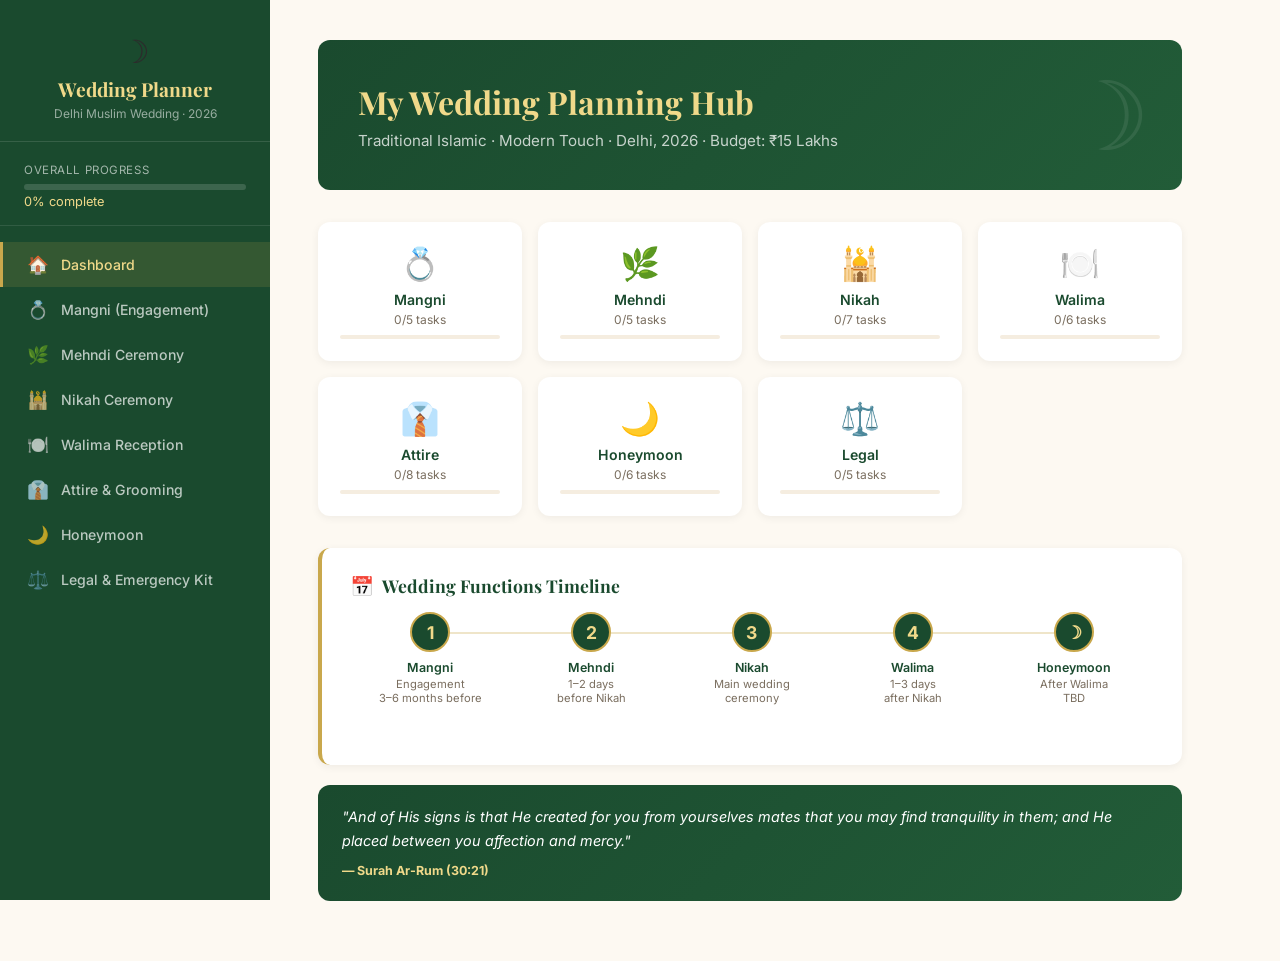
==== index.html @ 2f59e77c "Initial commit: Muslim wedding planning website" ====
<!DOCTYPE html>
<html lang="en">
<head>
  <meta charset="UTF-8" />
  <meta name="viewport" content="width=device-width, initial-scale=1.0" />
  <title>My Wedding Plan 💍</title>
  <link rel="preconnect" href="https://fonts.googleapis.com" />
  <link href="https://fonts.googleapis.com/css2?family=Playfair+Display:wght@400;600;700&family=Inter:wght@300;400;500;600&display=swap" rel="stylesheet" />
  <style>
    /* ── Reset & Base ── */
    *, *::before, *::after { box-sizing: border-box; margin: 0; padding: 0; }
    :root {
      --green:   #1a4a2e;
      --green2:  #225c38;
      --gold:    #c9a84c;
      --gold-lt: #f0d98a;
      --ivory:   #fdf9f2;
      --cream:   #f5ede0;
      --text:    #2c2c2c;
      --muted:   #7a6e5f;
      --white:   #ffffff;
      --sidebar-w: 270px;
      --radius:  12px;
    }
    html { scroll-behavior: smooth; }
    body {
      font-family: 'Inter', sans-serif;
      background: var(--ivory);
      color: var(--text);
      display: flex;
      min-height: 100vh;
    }

    /* ── Sidebar ── */
    #sidebar {
      width: var(--sidebar-w);
      min-height: 100vh;
      background: var(--green);
      position: fixed;
      top: 0; left: 0;
      display: flex;
      flex-direction: column;
      z-index: 100;
      transition: transform .3s ease;
    }
    .sidebar-header {
      padding: 32px 24px 20px;
      border-bottom: 1px solid rgba(255,255,255,.12);
      text-align: center;
    }
    .sidebar-header .crescent { font-size: 2rem; margin-bottom: 6px; }
    .sidebar-header h1 {
      font-family: 'Playfair Display', serif;
      color: var(--gold-lt);
      font-size: 1.2rem;
      line-height: 1.3;
    }
    .sidebar-header p { color: rgba(255,255,255,.55); font-size: .75rem; margin-top: 4px; }

    /* Progress bar in sidebar */
    .sidebar-progress { padding: 16px 24px; border-bottom: 1px solid rgba(255,255,255,.1); }
    .sidebar-progress label { color: rgba(255,255,255,.6); font-size: .72rem; letter-spacing: .05em; text-transform: uppercase; }
    .prog-track { background: rgba(255,255,255,.15); border-radius: 99px; height: 6px; margin-top: 6px; }
    .prog-fill { background: var(--gold); border-radius: 99px; height: 6px; width: 0%; transition: width .5s ease; }
    .prog-pct { color: var(--gold-lt); font-size: .8rem; margin-top: 4px; }

    nav { padding: 16px 0; flex: 1; overflow-y: auto; }
    nav a {
      display: flex; align-items: center; gap: 12px;
      padding: 12px 24px;
      color: rgba(255,255,255,.7);
      text-decoration: none;
      font-size: .88rem;
      font-weight: 500;
      border-left: 3px solid transparent;
      transition: all .2s;
      cursor: pointer;
    }
    nav a:hover { background: rgba(255,255,255,.07); color: #fff; }
    nav a.active { background: rgba(201,168,76,.15); color: var(--gold-lt); border-left-color: var(--gold); }
    nav a .nav-icon { font-size: 1.1rem; width: 22px; text-align: center; }

    /* Hamburger */
    #hamburger {
      display: none;
      position: fixed; top: 14px; left: 14px;
      z-index: 200;
      background: var(--green);
      border: none; border-radius: 8px;
      padding: 8px 10px; cursor: pointer;
      font-size: 1.3rem; color: var(--gold-lt);
    }
    #overlay {
      display: none;
      position: fixed; inset: 0;
      background: rgba(0,0,0,.5);
      z-index: 90;
    }

    /* ── Main Content ── */
    #main {
      margin-left: var(--sidebar-w);
      flex: 1;
      padding: 40px 48px;
      max-width: 960px;
    }

    /* ── Section Pages ── */
    .page { display: none; animation: fadeIn .3s ease; }
    .page.active { display: block; }
    @keyframes fadeIn { from { opacity:0; transform: translateY(8px); } to { opacity:1; transform: none; } }

    /* ── Hero Banner ── */
    .hero {
      background: linear-gradient(135deg, var(--green) 0%, var(--green2) 100%);
      border-radius: var(--radius);
      padding: 40px 40px;
      color: white;
      margin-bottom: 32px;
      position: relative;
      overflow: hidden;
    }
    .hero::after {
      content: '☽';
      position: absolute; right: 32px; top: 50%; transform: translateY(-50%);
      font-size: 6rem; opacity: .08;
    }
    .hero h2 {
      font-family: 'Playfair Display', serif;
      font-size: 2rem;
      color: var(--gold-lt);
    }
    .hero p { margin-top: 8px; opacity: .75; font-size: .95rem; }

    /* ── Dashboard Cards ── */
    .card-grid { display: grid; grid-template-columns: repeat(auto-fill, minmax(180px, 1fr)); gap: 16px; margin-bottom: 32px; }
    .dash-card {
      background: var(--white);
      border-radius: var(--radius);
      padding: 20px;
      text-align: center;
      cursor: pointer;
      border: 2px solid transparent;
      transition: all .2s;
      box-shadow: 0 2px 8px rgba(0,0,0,.06);
    }
    .dash-card:hover { border-color: var(--gold); transform: translateY(-2px); box-shadow: 0 6px 20px rgba(0,0,0,.1); }
    .dash-card .dc-icon { font-size: 2rem; margin-bottom: 8px; }
    .dash-card h3 { font-size: .88rem; font-weight: 600; color: var(--green); }
    .dash-card .dc-prog { font-size: .75rem; color: var(--muted); margin-top: 4px; }
    .dash-card .mini-bar { background: var(--cream); border-radius: 99px; height: 4px; margin-top: 8px; }
    .dash-card .mini-fill { background: var(--gold); border-radius: 99px; height: 4px; transition: width .5s; }

    /* ── Timeline ── */
    .timeline { display: flex; gap: 0; margin-bottom: 32px; overflow-x: auto; padding-bottom: 4px; }
    .tl-item {
      flex: 1; min-width: 140px;
      display: flex; flex-direction: column; align-items: center;
      position: relative;
    }
    .tl-item:not(:last-child)::after {
      content: '';
      position: absolute; top: 20px; left: 50%;
      width: 100%; height: 2px;
      background: var(--gold); opacity: .3;
    }
    .tl-dot {
      width: 40px; height: 40px;
      background: var(--green); color: var(--gold-lt);
      border-radius: 50%; display: flex; align-items: center; justify-content: center;
      font-size: 1.1rem; font-weight: 700; z-index: 1;
      border: 2px solid var(--gold);
    }
    .tl-label { font-size: .78rem; font-weight: 600; color: var(--green); margin-top: 8px; text-align: center; }
    .tl-sub { font-size: .7rem; color: var(--muted); text-align: center; margin-top: 2px; }

    /* ── Section heading ── */
    .section-title {
      font-family: 'Playfair Display', serif;
      font-size: 1.6rem;
      color: var(--green);
      margin-bottom: 4px;
    }
    .section-subtitle { color: var(--muted); font-size: .88rem; margin-bottom: 24px; }

    /* ── Content Cards ── */
    .card {
      background: var(--white);
      border-radius: var(--radius);
      padding: 24px 28px;
      margin-bottom: 20px;
      box-shadow: 0 2px 8px rgba(0,0,0,.06);
      border-left: 4px solid var(--gold);
    }
    .card h3 {
      font-family: 'Playfair Display', serif;
      font-size: 1.1rem;
      color: var(--green);
      margin-bottom: 14px;
      display: flex; align-items: center; gap: 8px;
    }
    .card h3 span { font-size: 1.2rem; }

    /* ── Tables ── */
    .tbl { width: 100%; border-collapse: collapse; font-size: .85rem; }
    .tbl th { background: var(--green); color: var(--gold-lt); padding: 10px 14px; text-align: left; font-weight: 600; }
    .tbl th:first-child { border-radius: 8px 0 0 0; }
    .tbl th:last-child { border-radius: 0 8px 0 0; }
    .tbl td { padding: 9px 14px; border-bottom: 1px solid #f0e8d8; }
    .tbl tr:last-child td { border-bottom: none; }
    .tbl tr:hover td { background: var(--cream); }

    /* ── Checklists ── */
    .checklist { list-style: none; }
    .checklist li {
      display: flex; align-items: flex-start; gap: 10px;
      padding: 8px 0;
      border-bottom: 1px solid #f0e8d8;
      cursor: pointer;
      user-select: none;
      transition: opacity .2s;
      font-size: .88rem;
      line-height: 1.4;
    }
    .checklist li:last-child { border-bottom: none; }
    .checklist li .cb {
      width: 18px; height: 18px; min-width: 18px;
      border: 2px solid var(--gold);
      border-radius: 4px;
      display: flex; align-items: center; justify-content: center;
      margin-top: 1px;
      transition: all .2s;
      background: white;
    }
    .checklist li.done .cb { background: var(--green); border-color: var(--green); }
    .checklist li.done .cb::after { content: '✓'; color: white; font-size: .7rem; font-weight: 700; }
    .checklist li.done .cb-text { text-decoration: line-through; color: var(--muted); }

    /* ── Islamic quote ── */
    .quote-block {
      background: linear-gradient(135deg, var(--green), var(--green2));
      color: white;
      border-radius: var(--radius);
      padding: 20px 24px;
      margin-bottom: 20px;
      font-style: italic;
      font-size: .9rem;
      line-height: 1.7;
      border-left: none;
    }
    .quote-block strong { color: var(--gold-lt); font-style: normal; display: block; margin-top: 6px; font-size: .78rem; }

    /* ── Badges ── */
    .badge {
      display: inline-block;
      padding: 3px 10px; border-radius: 99px;
      font-size: .72rem; font-weight: 600; letter-spacing: .04em;
    }
    .badge-green { background: #e8f4ed; color: var(--green); }
    .badge-gold  { background: #fef8e7; color: #9a7a1e; }
    .badge-red   { background: #fdecea; color: #c0392b; }

    /* ── Attire grid ── */
    .attire-grid { display: grid; grid-template-columns: repeat(auto-fill, minmax(200px, 1fr)); gap: 16px; }
    .attire-card {
      border-radius: var(--radius);
      padding: 20px;
      text-align: center;
      border: 2px solid var(--cream);
    }
    .attire-card .af-icon { font-size: 2.2rem; margin-bottom: 8px; }
    .attire-card h4 { font-size: .9rem; font-weight: 600; color: var(--green); }
    .attire-card p { font-size: .78rem; color: var(--muted); margin-top: 4px; line-height: 1.4; }
    .attire-card .color-dots { display: flex; gap: 6px; justify-content: center; margin-top: 10px; }
    .color-dot { width: 16px; height: 16px; border-radius: 50%; border: 1px solid rgba(0,0,0,.15); }

    /* ── Honeymoon cards ── */
    .dest-grid { display: grid; grid-template-columns: repeat(auto-fill, minmax(260px, 1fr)); gap: 16px; }
    .dest-card {
      background: var(--white);
      border-radius: var(--radius);
      padding: 20px;
      border: 2px solid var(--cream);
      transition: all .2s;
    }
    .dest-card:hover { border-color: var(--gold); box-shadow: 0 4px 16px rgba(0,0,0,.08); }
    .dest-card .dest-icon { font-size: 1.6rem; margin-bottom: 8px; }
    .dest-card h4 { font-weight: 700; color: var(--green); font-size: .95rem; }
    .dest-card .dest-vibe { font-size: .78rem; color: var(--muted); margin: 4px 0 8px; }
    .dest-card .dest-stars { color: var(--gold); font-size: .85rem; }
    .dest-card .dest-cost { font-size: .78rem; color: var(--green); font-weight: 600; margin-top: 6px; }

    /* ── Grooming timeline ── */
    .groom-tl { position: relative; padding-left: 28px; }
    .groom-tl::before { content: ''; position: absolute; left: 6px; top: 4px; bottom: 4px; width: 2px; background: var(--gold); opacity: .35; }
    .groom-tl-item { position: relative; margin-bottom: 20px; }
    .groom-tl-item::before {
      content: ''; position: absolute; left: -26px; top: 4px;
      width: 12px; height: 12px; border-radius: 50%;
      background: var(--gold); border: 2px solid var(--white);
    }
    .groom-tl-item h4 { font-size: .85rem; font-weight: 600; color: var(--green); }
    .groom-tl-item ul { margin-top: 6px; padding-left: 16px; font-size: .82rem; color: var(--muted); line-height: 1.8; }

    /* ── Scroll to top ── */
    #scrolltop {
      position: fixed; bottom: 28px; right: 28px;
      background: var(--green); color: var(--gold-lt);
      border: none; border-radius: 50%;
      width: 42px; height: 42px; font-size: 1.1rem;
      cursor: pointer; display: none; align-items: center; justify-content: center;
      box-shadow: 0 4px 12px rgba(0,0,0,.2);
      z-index: 50;
    }
    #scrolltop.show { display: flex; }

    /* ── Responsive ── */
    @media (max-width: 768px) {
      #sidebar { transform: translateX(-100%); }
      #sidebar.open { transform: translateX(0); }
      #hamburger { display: flex; align-items: center; }
      #overlay.show { display: block; }
      #main { margin-left: 0; padding: 24px 20px; padding-top: 64px; }
      .hero { padding: 28px 24px; }
      .hero h2 { font-size: 1.5rem; }
      .card-grid { grid-template-columns: repeat(2, 1fr); }
    }
  </style>
</head>
<body>

<!-- Hamburger button -->
<button id="hamburger" onclick="toggleSidebar()" aria-label="Menu">☰</button>
<div id="overlay" onclick="closeSidebar()"></div>

<!-- Sidebar -->
<aside id="sidebar">
  <div class="sidebar-header">
    <div class="crescent">☽</div>
    <h1>Wedding Planner</h1>
    <p>Delhi Muslim Wedding · 2026</p>
  </div>
  <div class="sidebar-progress">
    <label>Overall Progress</label>
    <div class="prog-track"><div class="prog-fill" id="globalFill"></div></div>
    <div class="prog-pct" id="globalPct">0% complete</div>
  </div>
  <nav>
    <a class="active" onclick="showPage('dashboard')" data-page="dashboard">
      <span class="nav-icon">🏠</span> Dashboard
    </a>
    <a onclick="showPage('mangni')" data-page="mangni">
      <span class="nav-icon">💍</span> Mangni (Engagement)
    </a>
    <a onclick="showPage('mehndi')" data-page="mehndi">
      <span class="nav-icon">🌿</span> Mehndi Ceremony
    </a>
    <a onclick="showPage('nikah')" data-page="nikah">
      <span class="nav-icon">🕌</span> Nikah Ceremony
    </a>
    <a onclick="showPage('walima')" data-page="walima">
      <span class="nav-icon">🍽️</span> Walima Reception
    </a>
    <a onclick="showPage('attire')" data-page="attire">
      <span class="nav-icon">👔</span> Attire & Grooming
    </a>
    <a onclick="showPage('honeymoon')" data-page="honeymoon">
      <span class="nav-icon">🌙</span> Honeymoon
    </a>
    <a onclick="showPage('legal')" data-page="legal">
      <span class="nav-icon">⚖️</span> Legal & Emergency Kit
    </a>
  </nav>
</aside>

<!-- Main -->
<main id="main">

  <!-- ────────── DASHBOARD ────────── -->
  <section class="page active" id="page-dashboard">
    <div class="hero">
      <h2>My Wedding Planning Hub</h2>
      <p>Traditional Islamic · Modern Touch · Delhi, 2026 · Budget: ₹15 Lakhs</p>
    </div>

    <div class="card-grid">
      <div class="dash-card" onclick="showPage('mangni')">
        <div class="dc-icon">💍</div>
        <h3>Mangni</h3>
        <div class="dc-prog" id="dc-mangni">0/5 tasks</div>
        <div class="mini-bar"><div class="mini-fill" id="mf-mangni" style="width:0%"></div></div>
      </div>
      <div class="dash-card" onclick="showPage('mehndi')">
        <div class="dc-icon">🌿</div>
        <h3>Mehndi</h3>
        <div class="dc-prog" id="dc-mehndi">0/5 tasks</div>
        <div class="mini-bar"><div class="mini-fill" id="mf-mehndi" style="width:0%"></div></div>
      </div>
      <div class="dash-card" onclick="showPage('nikah')">
        <div class="dc-icon">🕌</div>
        <h3>Nikah</h3>
        <div class="dc-prog" id="dc-nikah">0/7 tasks</div>
        <div class="mini-bar"><div class="mini-fill" id="mf-nikah" style="width:0%"></div></div>
      </div>
      <div class="dash-card" onclick="showPage('walima')">
        <div class="dc-icon">🍽️</div>
        <h3>Walima</h3>
        <div class="dc-prog" id="dc-walima">0/6 tasks</div>
        <div class="mini-bar"><div class="mini-fill" id="mf-walima" style="width:0%"></div></div>
      </div>
      <div class="dash-card" onclick="showPage('attire')">
        <div class="dc-icon">👔</div>
        <h3>Attire</h3>
        <div class="dc-prog" id="dc-attire">0/8 tasks</div>
        <div class="mini-bar"><div class="mini-fill" id="mf-attire" style="width:0%"></div></div>
      </div>
      <div class="dash-card" onclick="showPage('honeymoon')">
        <div class="dc-icon">🌙</div>
        <h3>Honeymoon</h3>
        <div class="dc-prog" id="dc-honeymoon">0/6 tasks</div>
        <div class="mini-bar"><div class="mini-fill" id="mf-honeymoon" style="width:0%"></div></div>
      </div>
      <div class="dash-card" onclick="showPage('legal')">
        <div class="dc-icon">⚖️</div>
        <h3>Legal</h3>
        <div class="dc-prog" id="dc-legal">0/5 tasks</div>
        <div class="mini-bar"><div class="mini-fill" id="mf-legal" style="width:0%"></div></div>
      </div>
    </div>

    <div class="card">
      <h3><span>📅</span> Wedding Functions Timeline</h3>
      <div class="timeline">
        <div class="tl-item">
          <div class="tl-dot">1</div>
          <div class="tl-label">Mangni</div>
          <div class="tl-sub">Engagement<br>3–6 months before</div>
        </div>
        <div class="tl-item">
          <div class="tl-dot">2</div>
          <div class="tl-label">Mehndi</div>
          <div class="tl-sub">1–2 days<br>before Nikah</div>
        </div>
        <div class="tl-item">
          <div class="tl-dot">3</div>
          <div class="tl-label">Nikah</div>
          <div class="tl-sub">Main wedding<br>ceremony</div>
        </div>
        <div class="tl-item">
          <div class="tl-dot">4</div>
          <div class="tl-label">Walima</div>
          <div class="tl-sub">1–3 days<br>after Nikah</div>
        </div>
        <div class="tl-item">
          <div class="tl-dot">☽</div>
          <div class="tl-label">Honeymoon</div>
          <div class="tl-sub">After Walima<br>TBD</div>
        </div>
      </div>
    </div>

    <div class="quote-block">
      "And of His signs is that He created for you from yourselves mates that you may find tranquility in them; and He placed between you affection and mercy."
      <strong>— Surah Ar-Rum (30:21)</strong>
    </div>
  </section>

  <!-- ────────── MANGNI ────────── -->
  <section class="page" id="page-mangni">
    <div class="hero">
      <h2>💍 Mangni (Engagement)</h2>
      <p>Formal announcement of commitment · Ring exchange · Both families together</p>
    </div>

    <div class="card">
      <h3><span>📋</span> Ceremony Order</h3>
      <ol style="padding-left:20px; font-size:.88rem; line-height:2;">
        <li>Welcome and seating of both families</li>
        <li>Recitation of Surah Al-Fatiha and dua for barakah</li>
        <li>Exchange of rings (groom places ring on bride's finger)</li>
        <li>Sweets / mithai distributed to guests</li>
        <li>Family photographs</li>
        <li>Dinner / refreshments</li>
      </ol>
    </div>

    <div class="card">
      <h3><span>✅</span> Groom's Checklist</h3>
      <ul class="checklist" id="cl-mangni">
        <li data-id="m1"><div class="cb"></div><span class="cb-text">Select the engagement ring (consult bride's preference)</span></li>
        <li data-id="m2"><div class="cb"></div><span class="cb-text">Confirm Mangni date with both families</span></li>
        <li data-id="m3"><div class="cb"></div><span class="cb-text">Choose and purchase Mangni outfit</span></li>
        <li data-id="m4"><div class="cb"></div><span class="cb-text">Prepare a short speech or dua for the ceremony</span></li>
        <li data-id="m5"><div class="cb"></div><span class="cb-text">Coordinate gifts or mithai to bring from groom's side</span></li>
      </ul>
    </div>

    <div class="card">
      <h3><span>💰</span> Budget Breakdown</h3>
      <table class="tbl">
        <thead><tr><th>Item</th><th>Estimated Cost</th></tr></thead>
        <tbody>
          <tr><td>Engagement ring</td><td>₹20,000 – ₹80,000</td></tr>
          <tr><td>Groom's outfit (kurta)</td><td>₹5,000 – ₹20,000</td></tr>
          <tr><td>Groom-side gifts / mithai</td><td>₹5,000 – ₹15,000</td></tr>
          <tr><td>Photography</td><td>₹10,000 – ₹25,000</td></tr>
          <tr><td><strong>Subtotal</strong></td><td><strong>~₹40,000 – ₹1,40,000</strong></td></tr>
        </tbody>
      </table>
    </div>

    <div class="card">
      <h3><span>⏱️</span> Day-Of Timeline</h3>
      <table class="tbl">
        <thead><tr><th>Time</th><th>Activity</th></tr></thead>
        <tbody>
          <tr><td>4:00 PM</td><td>Groom gets dressed and ready</td></tr>
          <tr><td>5:00 PM</td><td>Groom's family departs for venue</td></tr>
          <tr><td>5:30 PM</td><td>Guests arrive, both families seated</td></tr>
          <tr><td>6:00 PM</td><td>Dua and Fatiha recitation</td></tr>
          <tr><td>6:15 PM</td><td>Ring exchange</td></tr>
          <tr><td>6:30 PM</td><td>Sweets distributed, photographs</td></tr>
          <tr><td>7:00 PM</td><td>Dinner served</td></tr>
          <tr><td>9:00 PM</td><td>Event closes</td></tr>
        </tbody>
      </table>
    </div>
  </section>

  <!-- ────────── MEHNDI ────────── -->
  <section class="page" id="page-mehndi">
    <div class="hero">
      <h2>🌿 Mehndi Ceremony</h2>
      <p>Joyful pre-wedding celebration · Henna · Music · Colour</p>
    </div>

    <div class="card">
      <h3><span>✅</span> Groom's Checklist</h3>
      <ul class="checklist" id="cl-mehndi">
        <li data-id="mh1"><div class="cb"></div><span class="cb-text">Decide if you'll host a separate groom-side mehndi function</span></li>
        <li data-id="mh2"><div class="cb"></div><span class="cb-text">Choose and purchase Mehndi outfit (colourful and fun)</span></li>
        <li data-id="mh3"><div class="cb"></div><span class="cb-text">Arrange entertainment: qawwali group, dhol, or nasheed playlist</span></li>
        <li data-id="mh4"><div class="cb"></div><span class="cb-text">Plan your entry — dramatic with dhol, or low-key?</span></li>
        <li data-id="mh5"><div class="cb"></div><span class="cb-text">Get mehndi design done on your hand (bride's name)</span></li>
      </ul>
    </div>

    <div class="card">
      <h3><span>🎵</span> Entertainment Options</h3>
      <table class="tbl">
        <thead><tr><th>Option</th><th>Cost Estimate</th></tr></thead>
        <tbody>
          <tr><td>Qawwali group (3–5 performers)</td><td>₹15,000 – ₹40,000</td></tr>
          <tr><td>Dhol player</td><td>₹3,000 – ₹8,000</td></tr>
          <tr><td>Nasheed / acapella artist</td><td>₹10,000 – ₹30,000</td></tr>
          <tr><td>Curated playlist (DIY)</td><td>₹0</td></tr>
        </tbody>
      </table>
    </div>

    <div class="card">
      <h3><span>💰</span> Budget Breakdown</h3>
      <table class="tbl">
        <thead><tr><th>Item</th><th>Estimated Cost</th></tr></thead>
        <tbody>
          <tr><td>Mehndi artist (bride + bridesmaids)</td><td>₹5,000 – ₹20,000</td></tr>
          <tr><td>Groom's mehndi</td><td>₹500 – ₹2,000</td></tr>
          <tr><td>Entertainment</td><td>₹10,000 – ₹40,000</td></tr>
          <tr><td>Groom's outfit</td><td>₹5,000 – ₹15,000</td></tr>
          <tr><td><strong>Subtotal</strong></td><td><strong>~₹20,000 – ₹77,000</strong></td></tr>
        </tbody>
      </table>
    </div>

    <div class="card">
      <h3><span>⏱️</span> Day-Of Timeline</h3>
      <table class="tbl">
        <thead><tr><th>Time</th><th>Activity</th></tr></thead>
        <tbody>
          <tr><td>3:00 PM</td><td>Venue setup and decor ready</td></tr>
          <tr><td>4:00 PM</td><td>Guests arrive, music begins</td></tr>
          <tr><td>4:30 PM</td><td>Bride seated, mehndi application begins</td></tr>
          <tr><td>6:00 PM</td><td>Groom arrives (if attending bride's side)</td></tr>
          <tr><td>6:30 PM</td><td>Groom's mehndi applied</td></tr>
          <tr><td>7:00 PM</td><td>Dinner served</td></tr>
          <tr><td>9:00 PM</td><td>Event wraps up</td></tr>
        </tbody>
      </table>
    </div>
  </section>

  <!-- ────────── NIKAH ────────── -->
  <section class="page" id="page-nikah">
    <div class="hero">
      <h2>🕌 Nikah Ceremony</h2>
      <p>The sacred Islamic marriage contract · The most important function</p>
    </div>

    <div class="quote-block">
      "Our Lord, grant us from among our wives and offspring comfort to our eyes and make us an example for the righteous."
      <strong>— Surah Al-Furqan (25:74)</strong>
    </div>

    <div class="card">
      <h3><span>🔑</span> Islamic Requirements</h3>
      <table class="tbl">
        <thead><tr><th>Requirement</th><th>Details</th><th>Status</th></tr></thead>
        <tbody>
          <tr><td><strong>Qazi</strong></td><td>Qualified Islamic scholar to officiate</td><td><span class="badge badge-gold">To Book</span></td></tr>
          <tr><td><strong>2 Witnesses</strong></td><td>2 adult Muslim male witnesses (Shahidain)</td><td><span class="badge badge-gold">To Confirm</span></td></tr>
          <tr><td><strong>Mahr</strong></td><td>Obligatory gift/dowry from groom to bride</td><td><span class="badge badge-gold">To Agree</span></td></tr>
          <tr><td><strong>Wali</strong></td><td>Bride's guardian must be present or consent</td><td><span class="badge badge-gold">To Confirm</span></td></tr>
          <tr><td><strong>Ijab & Qubool</strong></td><td>Verbal offer and acceptance in one sitting</td><td><span class="badge badge-green">Sunnah</span></td></tr>
          <tr><td><strong>Nikah Nama</strong></td><td>Written contract signed by all parties</td><td><span class="badge badge-gold">Qazi Prepares</span></td></tr>
        </tbody>
      </table>
    </div>

    <div class="card">
      <h3><span>📋</span> Ceremony Order</h3>
      <ol style="padding-left:20px; font-size:.88rem; line-height:2.1;">
        <li>Groom seated with witnesses and Qazi</li>
        <li>Recitation of <strong>Khutbah-tun-Nikah</strong> (Islamic marriage sermon)</li>
        <li>Recitation of Surah Al-Fatiha, Al-Baqarah (2:187), An-Nisa (4:1), Al-Ahzab (33:70–71)</li>
        <li>Qazi asks groom: <strong>Ijab</strong> — offer of marriage</li>
        <li>Bride accepts through her Wakil: <strong>Qubool</strong> — said 3 times</li>
        <li>Mahr formally announced and agreed</li>
        <li><strong>Nikah Nama</strong> signed by groom, Wakil, and witnesses</li>
        <li>Dua for the couple by the Qazi</li>
        <li>Distribution of <strong>dates</strong> (Sunnah of the Prophet ﷺ)</li>
        <li>Congratulations from family and guests</li>
      </ol>
    </div>

    <div class="card">
      <h3><span>✅</span> Groom's Checklist</h3>
      <ul class="checklist" id="cl-nikah">
        <li data-id="n1"><div class="cb"></div><span class="cb-text">Book a Qazi — contact local mosque or Delhi Waqf Board</span></li>
        <li data-id="n2"><div class="cb"></div><span class="cb-text">Confirm Mahr amount with bride and both families</span></li>
        <li data-id="n3"><div class="cb"></div><span class="cb-text">Confirm 2 adult Muslim male witnesses</span></li>
        <li data-id="n4"><div class="cb"></div><span class="cb-text">Bring a pen for signing the Nikah Nama</span></li>
        <li data-id="n5"><div class="cb"></div><span class="cb-text">Carry dates to distribute after the Nikah</span></li>
        <li data-id="n6"><div class="cb"></div><span class="cb-text">Carry original Aadhaar card for documentation</span></li>
        <li data-id="n7"><div class="cb"></div><span class="cb-text">Prepare heartfelt words for your bride after the Nikah</span></li>
      </ul>
    </div>

    <div class="card">
      <h3><span>🤲</span> Dua for the Groom</h3>
      <div style="background:var(--cream); border-radius:8px; padding:16px; font-size:.88rem; line-height:1.8; font-style:italic; color:var(--green);">
        "Allahumma inni as'aluka khayraha wa khayra ma jabaltaha alayhi, wa a'udhu bika min sharriha wa sharri ma jabaltaha alayh"
        <div style="margin-top:8px; font-style:normal; color:var(--muted); font-size:.78rem;">
          O Allah, I ask You for the good in her and the good of her nature, and I seek refuge in You from the evil in her and the evil of her nature.
        </div>
      </div>
    </div>

    <div class="card">
      <h3><span>⏱️</span> Nikah Day Timeline</h3>
      <table class="tbl">
        <thead><tr><th>Time</th><th>Activity</th></tr></thead>
        <tbody>
          <tr><td>6:00 AM</td><td>Fajr prayer, light breakfast</td></tr>
          <tr><td>7:00 AM</td><td>Grooming and ittar applied</td></tr>
          <tr><td>8:00 AM</td><td>Get dressed in sherwani with family</td></tr>
          <tr><td>9:00 AM</td><td>Pre-Nikah family photos</td></tr>
          <tr><td>10:00 AM</td><td>Depart for venue</td></tr>
          <tr><td>11:00 AM</td><td>Qazi begins Khutbah</td></tr>
          <tr><td>11:30 AM</td><td>Ijab-Qubool, Nikah Nama signed</td></tr>
          <tr><td>12:00 PM</td><td>Dua, dates distributed, congratulations</td></tr>
          <tr><td>12:30 PM</td><td>Couple and family photos</td></tr>
          <tr><td>3:00 PM</td><td>Rukhsati (bride's departure)</td></tr>
        </tbody>
      </table>
    </div>
  </section>

  <!-- ────────── WALIMA ────────── -->
  <section class="page" id="page-walima">
    <div class="hero">
      <h2>🍽️ Walima Reception</h2>
      <p>Sunnah feast · Celebration with community · Within 3 days of Nikah</p>
    </div>

    <div class="quote-block">
      "Hold a Walima, even if it is with a single sheep."
      <strong>— Sahih Bukhari</strong>
    </div>

    <div class="card">
      <h3><span>✅</span> Groom's Checklist</h3>
      <ul class="checklist" id="cl-walima">
        <li data-id="w1"><div class="cb"></div><span class="cb-text">Confirm Walima date — within 3 days of Nikah</span></li>
        <li data-id="w2"><div class="cb"></div><span class="cb-text">Confirm venue for Walima</span></li>
        <li data-id="w3"><div class="cb"></div><span class="cb-text">Choose Walima outfit (suit or elegant kurta)</span></li>
        <li data-id="w4"><div class="cb"></div><span class="cb-text">Plan couple's entry — nasheed or simple walk-in</span></li>
        <li data-id="w5"><div class="cb"></div><span class="cb-text">Finalise menu with family</span></li>
        <li data-id="w6"><div class="cb"></div><span class="cb-text">Prepare a short thank-you speech for guests</span></li>
      </ul>
    </div>

    <div class="card">
      <h3><span>🍛</span> Recommended Menu</h3>
      <table class="tbl">
        <thead><tr><th>Course</th><th>Dishes</th></tr></thead>
        <tbody>
          <tr><td>Starters</td><td>Seekh kebab, Shami kebab, Chicken tikka</td></tr>
          <tr><td>Main Course</td><td>Mutton/Chicken Biryani ⭐, Dal makhani, Naan, Raita</td></tr>
          <tr><td>Desserts</td><td>Shahi tukda, Phirni, Gulab jamun, Sewaiyan</td></tr>
          <tr><td>Drinks</td><td>Sharbat, Rooh Afza, Fresh lime soda, Cold drinks</td></tr>
        </tbody>
      </table>
    </div>

    <div class="card">
      <h3><span>⏱️</span> Walima Day Timeline</h3>
      <table class="tbl">
        <thead><tr><th>Time</th><th>Activity</th></tr></thead>
        <tbody>
          <tr><td>11:00 AM</td><td>Venue setup complete</td></tr>
          <tr><td>12:00 PM</td><td>Groom gets dressed and ready</td></tr>
          <tr><td>12:30 PM</td><td>Couple's grand entry</td></tr>
          <tr><td>12:45 PM</td><td>Bismillah, dua, meal begins</td></tr>
          <tr><td>1:30 PM</td><td>Family and guest photographs</td></tr>
          <tr><td>2:30 PM</td><td>Well-wishers greet the couple</td></tr>
          <tr><td>3:30 PM</td><td>Dua by elder / scholar</td></tr>
          <tr><td>4:00 PM</td><td>Event wraps, couple departs</td></tr>
        </tbody>
      </table>
    </div>
  </section>

  <!-- ────────── ATTIRE ────────── -->
  <section class="page" id="page-attire">
    <div class="hero">
      <h2>👔 Attire & Grooming</h2>
      <p>Groom's complete look guide for all 4 functions · Delhi shopping guide</p>
    </div>

    <div class="card">
      <h3><span>👗</span> Outfit by Function</h3>
      <div class="attire-grid">
        <div class="attire-card">
          <div class="af-icon">💍</div>
          <h4>Mangni</h4>
          <p>Smart kurta-pyjama or Indo-western</p>
          <div class="color-dots">
            <div class="color-dot" style="background:#f5f0e8" title="Ivory"></div>
            <div class="color-dot" style="background:#87CEEB" title="Sky Blue"></div>
            <div class="color-dot" style="background:#98c49b" title="Mint Green"></div>
          </div>
        </div>
        <div class="attire-card">
          <div class="af-icon">🌿</div>
          <h4>Mehndi</h4>
          <p>Colourful festive kurta — go bright!</p>
          <div class="color-dots">
            <div class="color-dot" style="background:#ffd700" title="Yellow"></div>
            <div class="color-dot" style="background:#ff8c00" title="Orange"></div>
            <div class="color-dot" style="background:#40E0D0" title="Turquoise"></div>
            <div class="color-dot" style="background:#90EE90" title="Lime"></div>
          </div>
        </div>
        <div class="attire-card" style="border-color: var(--gold);">
          <div class="af-icon">🕌</div>
          <h4>Nikah ⭐</h4>
          <p>Embroidered sherwani + sehra + jutti</p>
          <div class="color-dots">
            <div class="color-dot" style="background:#fffff0" title="Ivory"></div>
            <div class="color-dot" style="background:#f5f0e8" title="Off-white"></div>
            <div class="color-dot" style="background:#c9a84c" title="Gold"></div>
          </div>
        </div>
        <div class="attire-card">
          <div class="af-icon">🍽️</div>
          <h4>Walima</h4>
          <p>Premium suit or elegant kurta</p>
          <div class="color-dots">
            <div class="color-dot" style="background:#36454F" title="Charcoal"></div>
            <div class="color-dot" style="background:#003153" title="Navy"></div>
            <div class="color-dot" style="background:#4169E1" title="Royal Blue"></div>
          </div>
        </div>
      </div>
    </div>

    <div class="card">
      <h3><span>✅</span> Attire Shopping Checklist</h3>
      <ul class="checklist" id="cl-attire">
        <li data-id="a1"><div class="cb"></div><span class="cb-text">Mangni kurta purchased and pressed</span></li>
        <li data-id="a2"><div class="cb"></div><span class="cb-text">Mehndi kurta purchased (colourful)</span></li>
        <li data-id="a3"><div class="cb"></div><span class="cb-text">Nikah sherwani booked for fitting (8 weeks before)</span></li>
        <li data-id="a4"><div class="cb"></div><span class="cb-text">Nikah accessories ordered: sehra, kalgi, jutti</span></li>
        <li data-id="a5"><div class="cb"></div><span class="cb-text">Ittar (natural alcohol-free perfume) purchased</span></li>
        <li data-id="a6"><div class="cb"></div><span class="cb-text">Walima suit / kurta decided and purchased</span></li>
        <li data-id="a7"><div class="cb"></div><span class="cb-text">All outfits collected at least 3 days before each function</span></li>
        <li data-id="a8"><div class="cb"></div><span class="cb-text">All outfits steamed/pressed and hung ready</span></li>
      </ul>
    </div>

    <div class="card">
      <h3><span>🪒</span> Personal Grooming Timeline</h3>
      <div class="groom-tl">
        <div class="groom-tl-item">
          <h4>3 Months Before</h4>
          <ul>
            <li>Start daily moisturiser + SPF 30 sunscreen</li>
            <li>Drink 2.5–3L water daily</li>
            <li>Decide on wedding haircut style</li>
          </ul>
        </div>
        <div class="groom-tl-item">
          <h4>2 Months Before</h4>
          <ul>
            <li>Professional facial / skin treatment</li>
            <li>Monthly haircut shape-up</li>
          </ul>
        </div>
        <div class="groom-tl-item">
          <h4>1 Month Before</h4>
          <ul>
            <li>Second facial / deep clean</li>
            <li>Begin using under-eye cream</li>
            <li>Teeth whitening if desired</li>
          </ul>
        </div>
        <div class="groom-tl-item">
          <h4>2 Weeks Before</h4>
          <ul>
            <li>Final shape-up haircut — lock in your wedding look</li>
            <li>Precise beard trim and line-up</li>
            <li>Manicure and pedicure</li>
          </ul>
        </div>
        <div class="groom-tl-item">
          <h4>Nikah Morning</h4>
          <ul>
            <li>Fajr prayer — begin with barakah</li>
            <li>Light breakfast</li>
            <li>Shower, apply ittar</li>
            <li>Style hair, get dressed with family</li>
          </ul>
        </div>
      </div>
    </div>
  </section>

  <!-- ────────── HONEYMOON ────────── -->
  <section class="page" id="page-honeymoon">
    <div class="hero">
      <h2>🌙 Honeymoon Guide</h2>
      <p>Curated destinations for a Muslim couple from Delhi · Budget: ₹1.5L – ₹3.5L</p>
    </div>

    <div class="card">
      <h3><span>🇮🇳</span> Domestic Destinations</h3>
      <div class="dest-grid">
        <div class="dest-card">
          <div class="dest-icon">🏔️</div>
          <h4>Kashmir</h4>
          <div class="dest-vibe">Romantic mountains, Dal Lake houseboats</div>
          <div class="dest-stars">★★★★★ Halal</div>
          <div class="dest-cost">₹60,000 – ₹1,20,000 · Best: Apr–Oct</div>
        </div>
        <div class="dest-card">
          <div class="dest-icon">🌴</div>
          <h4>Kerala</h4>
          <div class="dest-vibe">Backwaters, houseboat stays, lush hills</div>
          <div class="dest-stars">★★★★★ Halal</div>
          <div class="dest-cost">₹70,000 – ₹1,30,000 · Best: Oct–Feb</div>
        </div>
        <div class="dest-card">
          <div class="dest-icon">🏖️</div>
          <h4>Goa</h4>
          <div class="dest-vibe">Beaches, sunsets, vibrant energy</div>
          <div class="dest-stars">★★★ Halal</div>
          <div class="dest-cost">₹60,000 – ₹1,10,000 · Best: Nov–Feb</div>
        </div>
        <div class="dest-card">
          <div class="dest-icon">🏰</div>
          <h4>Udaipur</h4>
          <div class="dest-vibe">Royal palaces, romantic lakes, heritage</div>
          <div class="dest-stars">★★★ Halal</div>
          <div class="dest-cost">₹50,000 – ₹90,000 · Best: Oct–Mar</div>
        </div>
      </div>
    </div>

    <div class="card">
      <h3><span>🌍</span> International Destinations</h3>
      <div class="dest-grid">
        <div class="dest-card" style="border-color: var(--gold);">
          <div class="dest-icon">🇹🇷</div>
          <h4>Turkey ⭐ Top Pick</h4>
          <div class="dest-vibe">Islamic heritage + balloon rides in Cappadocia</div>
          <div class="dest-stars">★★★★★ Halal</div>
          <div class="dest-cost">₹1,50,000 – ₹2,50,000 · e-Visa ~₹4,000</div>
        </div>
        <div class="dest-card">
          <div class="dest-icon">🏝️</div>
          <h4>Maldives</h4>
          <div class="dest-vibe">Overwater villas, crystal lagoons, seclusion</div>
          <div class="dest-stars">★★★★★ Halal</div>
          <div class="dest-cost">₹2,00,000 – ₹4,00,000 · Visa on arrival</div>
        </div>
        <div class="dest-card">
          <div class="dest-icon">🇦🇪</div>
          <h4>Dubai</h4>
          <div class="dest-vibe">Luxury skyline, desert safari, easy travel</div>
          <div class="dest-stars">★★★★★ Halal</div>
          <div class="dest-cost">₹1,20,000 – ₹2,00,000 · e-Visa ~₹6,000</div>
        </div>
        <div class="dest-card">
          <div class="dest-icon">🇲🇾</div>
          <h4>Malaysia ⭐ Best Value</h4>
          <div class="dest-vibe">Modern city + tropical island, best halal food</div>
          <div class="dest-stars">★★★★★ Halal</div>
          <div class="dest-cost">₹1,00,000 – ₹1,80,000 · Visa-Free</div>
        </div>
        <div class="dest-card">
          <div class="dest-icon">🇦🇿</div>
          <h4>Azerbaijan</h4>
          <div class="dest-vibe">European charm, fire temples, hidden gem</div>
          <div class="dest-stars">★★★★ Halal</div>
          <div class="dest-cost">₹90,000 – ₹1,50,000 · e-Visa ~₹3,500</div>
        </div>
      </div>
    </div>

    <div class="card">
      <h3><span>✅</span> Honeymoon Checklist</h3>
      <ul class="checklist" id="cl-honeymoon">
        <li data-id="h1"><div class="cb"></div><span class="cb-text">Decide: domestic or international?</span></li>
        <li data-id="h2"><div class="cb"></div><span class="cb-text">Choose destination based on Nikah date and season</span></li>
        <li data-id="h3"><div class="cb"></div><span class="cb-text">Check passport validity (6+ months remaining from travel date)</span></li>
        <li data-id="h4"><div class="cb"></div><span class="cb-text">Apply for visa if needed (Turkey, Dubai, Azerbaijan)</span></li>
        <li data-id="h5"><div class="cb"></div><span class="cb-text">Book flights — 2–3 months in advance for best prices</span></li>
        <li data-id="h6"><div class="cb"></div><span class="cb-text">Book hotel / resort with honeymoon package</span></li>
      </ul>
    </div>
  </section>

  <!-- ────────── LEGAL ────────── -->
  <section class="page" id="page-legal">
    <div class="hero">
      <h2>⚖️ Legal Tasks & Emergency Kit</h2>
      <p>Nikah Nama · Civil registration · Day-of vendor contacts · Emergency bag</p>
    </div>

    <div class="card">
      <h3><span>📜</span> Legal Checklist</h3>
      <ul class="checklist" id="cl-legal">
        <li data-id="l1"><div class="cb"></div><span class="cb-text">Collect the original signed Nikah Nama from the Qazi</span></li>
        <li data-id="l2"><div class="cb"></div><span class="cb-text">Make 2–3 photocopies of Nikah Nama — store safely</span></li>
        <li data-id="l3"><div class="cb"></div><span class="cb-text">Visit SDM office for civil marriage certificate (Special Marriage Act)</span></li>
        <li data-id="l4"><div class="cb"></div><span class="cb-text">Update nominees on bank accounts and insurance policies</span></li>
        <li data-id="l5"><div class="cb"></div><span class="cb-text">Add spouse to health insurance policy</span></li>
      </ul>
    </div>

    <div class="card">
      <h3><span>🎒</span> Groom's Wedding Day Emergency Kit</h3>
      <p style="font-size:.82rem; color:var(--muted); margin-bottom:14px;">Pack this bag and assign it to your best man / trusted brother to carry on the day.</p>
      <div style="display:grid; grid-template-columns: 1fr 1fr; gap:8px; font-size:.82rem;">
        <div style="background:var(--cream); border-radius:8px; padding:12px;">
          <strong style="color:var(--green); font-size:.78rem;">👔 OUTFIT FIXES</strong>
          <ul style="margin-top:8px; padding-left:16px; line-height:1.9; color:var(--muted);">
            <li>Safety pins (6–8)</li>
            <li>Mini sewing kit</li>
            <li>Double-sided fashion tape</li>
            <li>Stain remover pen</li>
          </ul>
        </div>
        <div style="background:var(--cream); border-radius:8px; padding:12px;">
          <strong style="color:var(--green); font-size:.78rem;">💊 HEALTH</strong>
          <ul style="margin-top:8px; padding-left:16px; line-height:1.9; color:var(--muted);">
            <li>Pain reliever (paracetamol)</li>
            <li>Antacid tablet</li>
            <li>Band-aids / blister pads</li>
            <li>Deodorant (travel size)</li>
          </ul>
        </div>
        <div style="background:var(--cream); border-radius:8px; padding:12px;">
          <strong style="color:var(--green); font-size:.78rem;">📱 TECH & DOCS</strong>
          <ul style="margin-top:8px; padding-left:16px; line-height:1.9; color:var(--muted);">
            <li>Phone charger + power bank</li>
            <li>Printed timeline (each function)</li>
            <li>Printed vendor contact list</li>
            <li>Nikah Nama copy + Aadhaar</li>
            <li>Pen (to sign Nikah Nama)</li>
          </ul>
        </div>
        <div style="background:var(--cream); border-radius:8px; padding:12px;">
          <strong style="color:var(--green); font-size:.78rem;">🍫 ESSENTIALS</strong>
          <ul style="margin-top:8px; padding-left:16px; line-height:1.9; color:var(--muted);">
            <li>Breath mints / mouth spray</li>
            <li>Blotting papers (shine control)</li>
            <li>Travel-size cologne / ittar</li>
            <li>Snacks — dates, energy bars</li>
            <li>Water bottle</li>
            <li>Cash ₹5,000–₹10,000 (tips)</li>
          </ul>
        </div>
      </div>
    </div>

    <div class="card">
      <h3><span>📞</span> Vendor Contact Sheet</h3>
      <table class="tbl">
        <thead><tr><th>Vendor</th><th>Name</th><th>Phone</th></tr></thead>
        <tbody>
          <tr><td>Qazi</td><td><em style="color:var(--muted)">Fill in</em></td><td><em style="color:var(--muted)">Fill in</em></td></tr>
          <tr><td>Photographer</td><td><em style="color:var(--muted)">Fill in</em></td><td><em style="color:var(--muted)">Fill in</em></td></tr>
          <tr><td>Videographer</td><td><em style="color:var(--muted)">Fill in</em></td><td><em style="color:var(--muted)">Fill in</em></td></tr>
          <tr><td>Caterer</td><td><em style="color:var(--muted)">Fill in</em></td><td><em style="color:var(--muted)">Fill in</em></td></tr>
          <tr><td>Decorator</td><td><em style="color:var(--muted)">Fill in</em></td><td><em style="color:var(--muted)">Fill in</em></td></tr>
          <tr><td>Venue Manager</td><td><em style="color:var(--muted)">Fill in</em></td><td><em style="color:var(--muted)">Fill in</em></td></tr>
          <tr><td>Transport / Driver</td><td><em style="color:var(--muted)">Fill in</em></td><td><em style="color:var(--muted)">Fill in</em></td></tr>
          <tr><td>Best Man / Coordinator</td><td><em style="color:var(--muted)">Fill in</em></td><td><em style="color:var(--muted)">Fill in</em></td></tr>
        </tbody>
      </table>
    </div>
  </section>

</main>

<!-- Scroll to top -->
<button id="scrolltop" onclick="window.scrollTo({top:0,behavior:'smooth'})">↑</button>

<script>
  // ── Navigation ──
  function showPage(id) {
    document.querySelectorAll('.page').forEach(p => p.classList.remove('active'));
    document.querySelectorAll('nav a').forEach(a => a.classList.remove('active'));
    document.getElementById('page-' + id).classList.add('active');
    document.querySelector(`nav a[data-page="${id}"]`).classList.add('active');
    window.scrollTo({ top: 0, behavior: 'smooth' });
    closeSidebar();
  }

  // ── Sidebar mobile ──
  function toggleSidebar() {
    document.getElementById('sidebar').classList.toggle('open');
    document.getElementById('overlay').classList.toggle('show');
  }
  function closeSidebar() {
    document.getElementById('sidebar').classList.remove('open');
    document.getElementById('overlay').classList.remove('show');
  }

  // ── Checklists ──
  const CHECKLISTS = {
    mangni:   { id: 'cl-mangni',   total: 5,  dc: 'dc-mangni',   mf: 'mf-mangni' },
    mehndi:   { id: 'cl-mehndi',   total: 5,  dc: 'dc-mehndi',   mf: 'mf-mehndi' },
    nikah:    { id: 'cl-nikah',    total: 7,  dc: 'dc-nikah',    mf: 'mf-nikah' },
    walima:   { id: 'cl-walima',   total: 6,  dc: 'dc-walima',   mf: 'mf-walima' },
    attire:   { id: 'cl-attire',   total: 8,  dc: 'dc-attire',   mf: 'mf-attire' },
    honeymoon:{ id: 'cl-honeymoon',total: 6,  dc: 'dc-honeymoon',mf: 'mf-honeymoon' },
    legal:    { id: 'cl-legal',    total: 5,  dc: 'dc-legal',    mf: 'mf-legal' },
  };

  function loadChecks() {
    const saved = JSON.parse(localStorage.getItem('weddingChecks') || '{}');
    Object.keys(CHECKLISTS).forEach(key => {
      const cfg = CHECKLISTS[key];
      const ul = document.getElementById(cfg.id);
      if (!ul) return;
      ul.querySelectorAll('li').forEach(li => {
        const id = li.dataset.id;
        if (saved[id]) li.classList.add('done');
        li.addEventListener('click', () => toggleCheck(li, id));
      });
    });
    updateProgress();
  }

  function toggleCheck(li, id) {
    li.classList.toggle('done');
    const saved = JSON.parse(localStorage.getItem('weddingChecks') || '{}');
    if (li.classList.contains('done')) saved[id] = true; else delete saved[id];
    localStorage.setItem('weddingChecks', JSON.stringify(saved));
    updateProgress();
  }

  function updateProgress() {
    const saved = JSON.parse(localStorage.getItem('weddingChecks') || '{}');
    let totalAll = 0, doneAll = 0;
    Object.keys(CHECKLISTS).forEach(key => {
      const cfg = CHECKLISTS[key];
      const ul = document.getElementById(cfg.id);
      if (!ul) return;
      const items = ul.querySelectorAll('li');
      const done = ul.querySelectorAll('li.done').length;
      const total = items.length;
      totalAll += total; doneAll += done;
      const pct = total ? Math.round(done / total * 100) : 0;
      document.getElementById(cfg.dc).textContent = `${done}/${total} tasks`;
      document.getElementById(cfg.mf).style.width = pct + '%';
    });
    const gPct = totalAll ? Math.round(doneAll / totalAll * 100) : 0;
    document.getElementById('globalFill').style.width = gPct + '%';
    document.getElementById('globalPct').textContent = gPct + '% complete';
  }

  // ── Scroll to top ──
  window.addEventListener('scroll', () => {
    document.getElementById('scrolltop').classList.toggle('show', window.scrollY > 300);
  });

  // ── Init ──
  loadChecks();
</script>
</body>
</html>
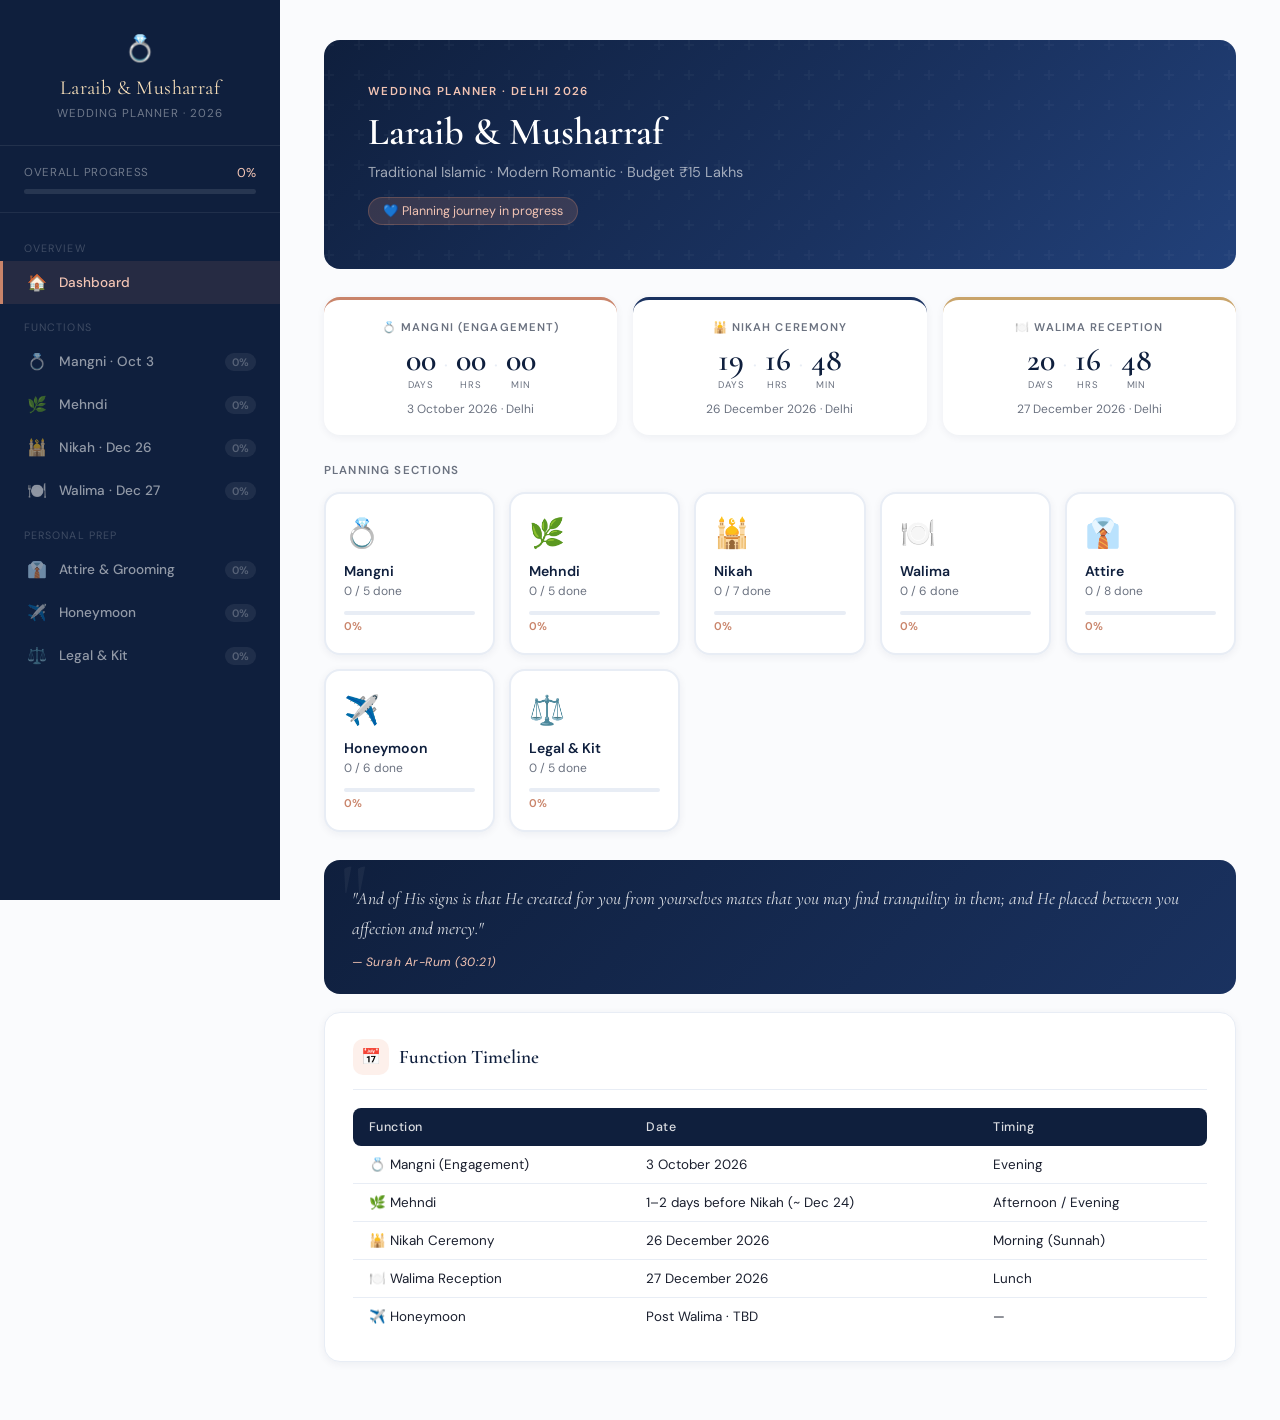
==== commit 9dab7d00: "redesign: navy+rose gold theme, personalised for Laraib & Musharraf, countdown timers, improved chec" ====
--- a/index.html
+++ b/index.html
@@ -3,1042 +3,1253 @@
 <head>
   <meta charset="UTF-8" />
   <meta name="viewport" content="width=device-width, initial-scale=1.0" />
-  <title>My Wedding Plan 💍</title>
+  <title>Laraib & Musharraf — Wedding Planner</title>
   <link rel="preconnect" href="https://fonts.googleapis.com" />
-  <link href="https://fonts.googleapis.com/css2?family=Playfair+Display:wght@400;600;700&family=Inter:wght@300;400;500;600&display=swap" rel="stylesheet" />
+  <link href="https://fonts.googleapis.com/css2?family=Cormorant+Garamond:ital,wght@0,400;0,600;1,400&family=DM+Sans:wght@300;400;500;600&display=swap" rel="stylesheet" />
   <style>
-    /* ── Reset & Base ── */
     *, *::before, *::after { box-sizing: border-box; margin: 0; padding: 0; }
+
     :root {
-      --green:   #1a4a2e;
-      --green2:  #225c38;
-      --gold:    #c9a84c;
-      --gold-lt: #f0d98a;
-      --ivory:   #fdf9f2;
-      --cream:   #f5ede0;
-      --text:    #2c2c2c;
-      --muted:   #7a6e5f;
-      --white:   #ffffff;
-      --sidebar-w: 270px;
-      --radius:  12px;
-    }
+      --navy:      #0f1f3d;
+      --navy2:     #1a3260;
+      --navy3:     #22417a;
+      --rose:      #c9846a;
+      --rose-lt:   #f2c4b4;
+      --rose-pale: #fdf0eb;
+      --gold:      #c9a46a;
+      --gold-lt:   #f5ddb8;
+      --white:     #ffffff;
+      --off-white: #fafbfd;
+      --text:      #1a1f2e;
+      --muted:     #6b7280;
+      --border:    #e8edf5;
+      --sidebar-w: 280px;
+      --radius:    16px;
+      --shadow:    0 4px 24px rgba(15,31,61,.08);
+      --shadow-sm: 0 2px 8px rgba(15,31,61,.06);
+    }
+
     html { scroll-behavior: smooth; }
+
     body {
-      font-family: 'Inter', sans-serif;
-      background: var(--ivory);
+      font-family: 'DM Sans', sans-serif;
+      background: var(--off-white);
       color: var(--text);
       display: flex;
       min-height: 100vh;
-    }
-
-    /* ── Sidebar ── */
+      font-size: 15px;
+    }
+
+    /* ─── SIDEBAR ─── */
     #sidebar {
       width: var(--sidebar-w);
       min-height: 100vh;
-      background: var(--green);
-      position: fixed;
-      top: 0; left: 0;
-      display: flex;
-      flex-direction: column;
+      background: var(--navy);
+      position: fixed; top: 0; left: 0;
+      display: flex; flex-direction: column;
       z-index: 100;
-      transition: transform .3s ease;
-    }
-    .sidebar-header {
-      padding: 32px 24px 20px;
-      border-bottom: 1px solid rgba(255,255,255,.12);
+      transition: transform .3s cubic-bezier(.4,0,.2,1);
+    }
+
+    .sb-brand {
+      padding: 32px 24px 24px;
       text-align: center;
-    }
-    .sidebar-header .crescent { font-size: 2rem; margin-bottom: 6px; }
-    .sidebar-header h1 {
-      font-family: 'Playfair Display', serif;
+      border-bottom: 1px solid rgba(255,255,255,.08);
+    }
+    .sb-hearts {
+      font-size: 1.6rem;
+      margin-bottom: 10px;
+      display: block;
+    }
+    .sb-names {
+      font-family: 'Cormorant Garamond', serif;
+      font-size: 1.25rem;
       color: var(--gold-lt);
-      font-size: 1.2rem;
       line-height: 1.3;
-    }
-    .sidebar-header p { color: rgba(255,255,255,.55); font-size: .75rem; margin-top: 4px; }
-
-    /* Progress bar in sidebar */
-    .sidebar-progress { padding: 16px 24px; border-bottom: 1px solid rgba(255,255,255,.1); }
-    .sidebar-progress label { color: rgba(255,255,255,.6); font-size: .72rem; letter-spacing: .05em; text-transform: uppercase; }
-    .prog-track { background: rgba(255,255,255,.15); border-radius: 99px; height: 6px; margin-top: 6px; }
-    .prog-fill { background: var(--gold); border-radius: 99px; height: 6px; width: 0%; transition: width .5s ease; }
-    .prog-pct { color: var(--gold-lt); font-size: .8rem; margin-top: 4px; }
-
-    nav { padding: 16px 0; flex: 1; overflow-y: auto; }
+      letter-spacing: .02em;
+    }
+    .sb-sub {
+      font-size: .72rem;
+      color: rgba(255,255,255,.4);
+      margin-top: 5px;
+      letter-spacing: .08em;
+      text-transform: uppercase;
+    }
+
+    /* Global progress in sidebar */
+    .sb-progress {
+      padding: 18px 24px;
+      border-bottom: 1px solid rgba(255,255,255,.07);
+    }
+    .sb-prog-label {
+      display: flex; justify-content: space-between; align-items: center;
+      font-size: .72rem; letter-spacing: .06em; text-transform: uppercase;
+      color: rgba(255,255,255,.4); margin-bottom: 8px;
+    }
+    .sb-prog-label span { color: var(--rose-lt); font-size: .8rem; letter-spacing: 0; text-transform: none; }
+    .prog-track { background: rgba(255,255,255,.1); border-radius: 99px; height: 5px; }
+    .prog-fill  { background: linear-gradient(90deg, var(--rose), var(--gold)); border-radius: 99px; height: 5px; width: 0%; transition: width .6s ease; }
+
+    nav { padding: 12px 0; flex: 1; overflow-y: auto; }
     nav a {
       display: flex; align-items: center; gap: 12px;
-      padding: 12px 24px;
-      color: rgba(255,255,255,.7);
+      padding: 11px 24px;
+      color: rgba(255,255,255,.55);
       text-decoration: none;
-      font-size: .88rem;
-      font-weight: 500;
+      font-size: .85rem; font-weight: 500;
       border-left: 3px solid transparent;
-      transition: all .2s;
       cursor: pointer;
-    }
-    nav a:hover { background: rgba(255,255,255,.07); color: #fff; }
-    nav a.active { background: rgba(201,168,76,.15); color: var(--gold-lt); border-left-color: var(--gold); }
-    nav a .nav-icon { font-size: 1.1rem; width: 22px; text-align: center; }
-
-    /* Hamburger */
+      transition: all .18s;
+      position: relative;
+    }
+    nav a:hover { background: rgba(255,255,255,.05); color: rgba(255,255,255,.9); }
+    nav a.active {
+      background: rgba(201,132,106,.12);
+      color: var(--rose-lt);
+      border-left-color: var(--rose);
+    }
+    nav a .nav-icon { font-size: 1rem; width: 20px; text-align: center; flex-shrink: 0; }
+    nav a .nav-pct {
+      margin-left: auto;
+      font-size: .68rem; font-weight: 600;
+      color: rgba(255,255,255,.25);
+      background: rgba(255,255,255,.07);
+      padding: 2px 7px; border-radius: 99px;
+    }
+    nav a.active .nav-pct { color: var(--rose-lt); background: rgba(201,132,106,.2); }
+
+    nav .nav-divider {
+      font-size: .67rem; letter-spacing: .1em; text-transform: uppercase;
+      color: rgba(255,255,255,.2); padding: 16px 24px 6px;
+    }
+
+    /* hamburger */
     #hamburger {
       display: none;
-      position: fixed; top: 14px; left: 14px;
-      z-index: 200;
-      background: var(--green);
-      border: none; border-radius: 8px;
-      padding: 8px 10px; cursor: pointer;
-      font-size: 1.3rem; color: var(--gold-lt);
+      position: fixed; top: 14px; left: 14px; z-index: 200;
+      background: var(--navy); border: none; border-radius: 10px;
+      padding: 8px 11px; cursor: pointer; font-size: 1.2rem; color: var(--gold-lt);
+      box-shadow: var(--shadow);
     }
     #overlay {
-      display: none;
-      position: fixed; inset: 0;
-      background: rgba(0,0,0,.5);
-      z-index: 90;
-    }
-
-    /* ── Main Content ── */
+      display: none; position: fixed; inset: 0;
+      background: rgba(0,0,0,.45); z-index: 90;
+      backdrop-filter: blur(2px);
+    }
+
+    /* ─── MAIN ─── */
     #main {
       margin-left: var(--sidebar-w);
-      flex: 1;
-      padding: 40px 48px;
-      max-width: 960px;
-    }
-
-    /* ── Section Pages ── */
-    .page { display: none; animation: fadeIn .3s ease; }
+      flex: 1; padding: 40px 44px;
+      max-width: calc(100vw - var(--sidebar-w));
+    }
+
+    /* ─── PAGES ─── */
+    .page { display: none; animation: fadeUp .3s ease; }
     .page.active { display: block; }
-    @keyframes fadeIn { from { opacity:0; transform: translateY(8px); } to { opacity:1; transform: none; } }
-
-    /* ── Hero Banner ── */
+    @keyframes fadeUp { from { opacity:0; transform: translateY(10px); } to { opacity:1; transform: none; } }
+
+    /* ─── HERO ─── */
     .hero {
-      background: linear-gradient(135deg, var(--green) 0%, var(--green2) 100%);
+      background: linear-gradient(135deg, var(--navy) 0%, var(--navy2) 60%, var(--navy3) 100%);
       border-radius: var(--radius);
-      padding: 40px 40px;
+      padding: 44px 44px;
       color: white;
-      margin-bottom: 32px;
+      margin-bottom: 28px;
       position: relative;
       overflow: hidden;
     }
-    .hero::after {
-      content: '☽';
-      position: absolute; right: 32px; top: 50%; transform: translateY(-50%);
-      font-size: 6rem; opacity: .08;
+    .hero::before {
+      content: '';
+      position: absolute; inset: 0;
+      background: url("data:image/svg+xml,%3Csvg width='60' height='60' viewBox='0 0 60 60' xmlns='http://www.w3.org/2000/svg'%3E%3Cg fill='none' fill-rule='evenodd'%3E%3Cg fill='%23ffffff' fill-opacity='0.03'%3E%3Cpath d='M36 34v-4h-2v4h-4v2h4v4h2v-4h4v-2h-4zm0-30V0h-2v4h-4v2h4v4h2V6h4V4h-4zM6 34v-4H4v4H0v2h4v4h2v-4h4v-2H6zM6 4V0H4v4H0v2h4v4h2V6h4V4H6z'/%3E%3C/g%3E%3C/g%3E%3C/svg%3E");
+    }
+    .hero-eyebrow {
+      font-size: .72rem; letter-spacing: .12em; text-transform: uppercase;
+      color: var(--rose-lt); margin-bottom: 10px; font-weight: 600;
     }
     .hero h2 {
-      font-family: 'Playfair Display', serif;
-      font-size: 2rem;
-      color: var(--gold-lt);
-    }
-    .hero p { margin-top: 8px; opacity: .75; font-size: .95rem; }
-
-    /* ── Dashboard Cards ── */
-    .card-grid { display: grid; grid-template-columns: repeat(auto-fill, minmax(180px, 1fr)); gap: 16px; margin-bottom: 32px; }
+      font-family: 'Cormorant Garamond', serif;
+      font-size: 2.4rem; font-weight: 600;
+      color: white; line-height: 1.2;
+    }
+    .hero p { margin-top: 8px; opacity: .6; font-size: .9rem; }
+    .hero-badge {
+      display: inline-flex; align-items: center; gap: 6px;
+      background: rgba(201,132,106,.2); border: 1px solid rgba(201,132,106,.3);
+      border-radius: 99px; padding: 5px 14px;
+      font-size: .78rem; color: var(--rose-lt);
+      margin-top: 16px;
+    }
+
+    /* ─── COUNTDOWN STRIP ─── */
+    .countdown-strip {
+      display: grid; grid-template-columns: repeat(3, 1fr); gap: 16px;
+      margin-bottom: 28px;
+    }
+    .cd-card {
+      background: var(--white); border-radius: var(--radius);
+      padding: 20px 20px 18px;
+      box-shadow: var(--shadow-sm);
+      border-top: 3px solid var(--rose);
+      text-align: center;
+    }
+    .cd-card.nikah { border-top-color: var(--navy2); }
+    .cd-card.walima { border-top-color: var(--gold); }
+    .cd-event { font-size: .7rem; font-weight: 600; letter-spacing: .1em; text-transform: uppercase; color: var(--muted); margin-bottom: 10px; }
+    .cd-numbers { display: flex; justify-content: center; gap: 8px; }
+    .cd-unit { text-align: center; }
+    .cd-num {
+      font-family: 'Cormorant Garamond', serif;
+      font-size: 2rem; font-weight: 600; color: var(--navy);
+      display: block; line-height: 1;
+    }
+    .cd-lbl { font-size: .6rem; text-transform: uppercase; letter-spacing: .08em; color: var(--muted); margin-top: 2px; }
+    .cd-sep { font-size: 1.2rem; color: var(--border); align-self: center; margin-top: -4px; }
+    .cd-date { font-size: .75rem; color: var(--muted); margin-top: 10px; }
+
+    /* ─── DASHBOARD CARDS ─── */
+    .section-label {
+      font-size: .72rem; letter-spacing: .1em; text-transform: uppercase;
+      color: var(--muted); font-weight: 600; margin-bottom: 14px; margin-top: 4px;
+    }
+    .card-grid { display: grid; grid-template-columns: repeat(auto-fill, minmax(170px, 1fr)); gap: 14px; margin-bottom: 28px; }
     .dash-card {
-      background: var(--white);
-      border-radius: var(--radius);
-      padding: 20px;
-      text-align: center;
-      cursor: pointer;
-      border: 2px solid transparent;
-      transition: all .2s;
-      box-shadow: 0 2px 8px rgba(0,0,0,.06);
-    }
-    .dash-card:hover { border-color: var(--gold); transform: translateY(-2px); box-shadow: 0 6px 20px rgba(0,0,0,.1); }
-    .dash-card .dc-icon { font-size: 2rem; margin-bottom: 8px; }
-    .dash-card h3 { font-size: .88rem; font-weight: 600; color: var(--green); }
-    .dash-card .dc-prog { font-size: .75rem; color: var(--muted); margin-top: 4px; }
-    .dash-card .mini-bar { background: var(--cream); border-radius: 99px; height: 4px; margin-top: 8px; }
-    .dash-card .mini-fill { background: var(--gold); border-radius: 99px; height: 4px; transition: width .5s; }
-
-    /* ── Timeline ── */
-    .timeline { display: flex; gap: 0; margin-bottom: 32px; overflow-x: auto; padding-bottom: 4px; }
-    .tl-item {
-      flex: 1; min-width: 140px;
-      display: flex; flex-direction: column; align-items: center;
-      position: relative;
-    }
-    .tl-item:not(:last-child)::after {
+      background: var(--white); border-radius: var(--radius);
+      padding: 20px 18px; cursor: pointer;
+      border: 2px solid var(--border);
+      transition: all .2s; box-shadow: var(--shadow-sm);
+      position: relative; overflow: hidden;
+    }
+    .dash-card::after {
       content: '';
-      position: absolute; top: 20px; left: 50%;
-      width: 100%; height: 2px;
-      background: var(--gold); opacity: .3;
-    }
-    .tl-dot {
-      width: 40px; height: 40px;
-      background: var(--green); color: var(--gold-lt);
-      border-radius: 50%; display: flex; align-items: center; justify-content: center;
-      font-size: 1.1rem; font-weight: 700; z-index: 1;
-      border: 2px solid var(--gold);
-    }
-    .tl-label { font-size: .78rem; font-weight: 600; color: var(--green); margin-top: 8px; text-align: center; }
-    .tl-sub { font-size: .7rem; color: var(--muted); text-align: center; margin-top: 2px; }
-
-    /* ── Section heading ── */
-    .section-title {
-      font-family: 'Playfair Display', serif;
-      font-size: 1.6rem;
-      color: var(--green);
-      margin-bottom: 4px;
-    }
-    .section-subtitle { color: var(--muted); font-size: .88rem; margin-bottom: 24px; }
-
-    /* ── Content Cards ── */
+      position: absolute; bottom: 0; left: 0; right: 0; height: 3px;
+      background: linear-gradient(90deg, var(--rose), var(--gold));
+      transform: scaleX(0); transform-origin: left;
+      transition: transform .3s ease;
+    }
+    .dash-card:hover { border-color: var(--rose); transform: translateY(-2px); box-shadow: var(--shadow); }
+    .dash-card:hover::after { transform: scaleX(1); }
+    .dc-icon { font-size: 1.8rem; margin-bottom: 10px; }
+    .dc-title { font-weight: 600; font-size: .88rem; color: var(--navy); }
+    .dc-meta { font-size: .75rem; color: var(--muted); margin-top: 3px; }
+    .dc-bar { background: var(--border); border-radius: 99px; height: 4px; margin-top: 12px; }
+    .dc-fill { background: linear-gradient(90deg, var(--rose), var(--gold)); border-radius: 99px; height: 4px; transition: width .5s ease; }
+    .dc-pct { font-size: .7rem; color: var(--rose); font-weight: 600; margin-top: 4px; }
+
+    /* ─── CARDS ─── */
     .card {
-      background: var(--white);
-      border-radius: var(--radius);
-      padding: 24px 28px;
-      margin-bottom: 20px;
-      box-shadow: 0 2px 8px rgba(0,0,0,.06);
-      border-left: 4px solid var(--gold);
-    }
-    .card h3 {
-      font-family: 'Playfair Display', serif;
-      font-size: 1.1rem;
-      color: var(--green);
-      margin-bottom: 14px;
-      display: flex; align-items: center; gap: 8px;
-    }
-    .card h3 span { font-size: 1.2rem; }
-
-    /* ── Tables ── */
-    .tbl { width: 100%; border-collapse: collapse; font-size: .85rem; }
-    .tbl th { background: var(--green); color: var(--gold-lt); padding: 10px 14px; text-align: left; font-weight: 600; }
-    .tbl th:first-child { border-radius: 8px 0 0 0; }
-    .tbl th:last-child { border-radius: 0 8px 0 0; }
-    .tbl td { padding: 9px 14px; border-bottom: 1px solid #f0e8d8; }
-    .tbl tr:last-child td { border-bottom: none; }
-    .tbl tr:hover td { background: var(--cream); }
-
-    /* ── Checklists ── */
+      background: var(--white); border-radius: var(--radius);
+      padding: 26px 28px; margin-bottom: 18px;
+      box-shadow: var(--shadow-sm); border: 1px solid var(--border);
+    }
+    .card-header {
+      display: flex; align-items: center; gap: 10px;
+      margin-bottom: 18px;
+      padding-bottom: 14px;
+      border-bottom: 1px solid var(--border);
+    }
+    .card-header h3 {
+      font-family: 'Cormorant Garamond', serif;
+      font-size: 1.2rem; font-weight: 600; color: var(--navy);
+    }
+    .card-header .ch-icon {
+      width: 36px; height: 36px; border-radius: 10px;
+      background: var(--rose-pale);
+      display: flex; align-items: center; justify-content: center;
+      font-size: 1rem; flex-shrink: 0;
+    }
+    .card-header .ch-progress {
+      margin-left: auto;
+      font-size: .75rem; color: var(--muted);
+    }
+    .card-header .ch-progress strong { color: var(--rose); }
+
+    /* ─── CHECKLISTS ─── */
     .checklist { list-style: none; }
     .checklist li {
-      display: flex; align-items: flex-start; gap: 10px;
-      padding: 8px 0;
-      border-bottom: 1px solid #f0e8d8;
-      cursor: pointer;
-      user-select: none;
-      transition: opacity .2s;
-      font-size: .88rem;
-      line-height: 1.4;
+      display: flex; align-items: flex-start; gap: 12px;
+      padding: 11px 0;
+      border-bottom: 1px solid var(--border);
+      cursor: pointer; user-select: none;
+      transition: background .15s;
+      border-radius: 6px;
+      margin: 0 -6px;
+      padding-left: 6px; padding-right: 6px;
     }
     .checklist li:last-child { border-bottom: none; }
-    .checklist li .cb {
-      width: 18px; height: 18px; min-width: 18px;
-      border: 2px solid var(--gold);
-      border-radius: 4px;
+    .checklist li:hover { background: var(--rose-pale); }
+    .cb {
+      width: 20px; height: 20px; min-width: 20px;
+      border: 2px solid var(--border);
+      border-radius: 6px;
       display: flex; align-items: center; justify-content: center;
       margin-top: 1px;
       transition: all .2s;
       background: white;
     }
-    .checklist li.done .cb { background: var(--green); border-color: var(--green); }
-    .checklist li.done .cb::after { content: '✓'; color: white; font-size: .7rem; font-weight: 700; }
+    .checklist li.done .cb {
+      background: linear-gradient(135deg, var(--rose), var(--gold));
+      border-color: transparent;
+    }
+    .checklist li.done .cb::after { content: '✓'; color: white; font-size: .72rem; font-weight: 700; }
+    .cb-text { font-size: .88rem; line-height: 1.5; color: var(--text); transition: all .2s; }
     .checklist li.done .cb-text { text-decoration: line-through; color: var(--muted); }
 
-    /* ── Islamic quote ── */
-    .quote-block {
-      background: linear-gradient(135deg, var(--green), var(--green2));
-      color: white;
-      border-radius: var(--radius);
-      padding: 20px 24px;
-      margin-bottom: 20px;
-      font-style: italic;
-      font-size: .9rem;
-      line-height: 1.7;
-      border-left: none;
-    }
-    .quote-block strong { color: var(--gold-lt); font-style: normal; display: block; margin-top: 6px; font-size: .78rem; }
-
-    /* ── Badges ── */
-    .badge {
-      display: inline-block;
-      padding: 3px 10px; border-radius: 99px;
-      font-size: .72rem; font-weight: 600; letter-spacing: .04em;
-    }
-    .badge-green { background: #e8f4ed; color: var(--green); }
-    .badge-gold  { background: #fef8e7; color: #9a7a1e; }
-    .badge-red   { background: #fdecea; color: #c0392b; }
-
-    /* ── Attire grid ── */
-    .attire-grid { display: grid; grid-template-columns: repeat(auto-fill, minmax(200px, 1fr)); gap: 16px; }
+    /* Progress bar inside card */
+    .cl-progress-bar {
+      height: 5px; background: var(--border); border-radius: 99px;
+      margin-bottom: 16px; overflow: hidden;
+    }
+    .cl-progress-fill {
+      height: 5px; background: linear-gradient(90deg, var(--rose), var(--gold));
+      border-radius: 99px; transition: width .5s ease;
+    }
+
+    /* ─── TABLES ─── */
+    .tbl-wrap { overflow-x: auto; }
+    .tbl { width: 100%; border-collapse: collapse; font-size: .84rem; }
+    .tbl th {
+      background: var(--navy); color: rgba(255,255,255,.85);
+      padding: 11px 16px; text-align: left; font-weight: 500;
+      font-size: .78rem; letter-spacing: .04em;
+    }
+    .tbl th:first-child { border-radius: 8px 0 0 8px; }
+    .tbl th:last-child  { border-radius: 0 8px 8px 0; }
+    .tbl td { padding: 10px 16px; border-bottom: 1px solid var(--border); color: var(--text); }
+    .tbl tr:last-child td { border-bottom: none; }
+    .tbl tr:hover td { background: var(--rose-pale); }
+
+    /* ─── QUOTE ─── */
+    .quote {
+      background: linear-gradient(135deg, var(--navy) 0%, var(--navy2) 100%);
+      border-radius: var(--radius); padding: 24px 28px;
+      margin-bottom: 18px; position: relative; overflow: hidden;
+    }
+    .quote::before { content: '"'; position: absolute; top: -10px; left: 16px; font-size: 6rem; color: rgba(255,255,255,.05); font-family: 'Cormorant Garamond', serif; line-height: 1; }
+    .quote p { font-family: 'Cormorant Garamond', serif; font-size: 1.1rem; font-style: italic; color: rgba(255,255,255,.85); line-height: 1.7; }
+    .quote cite { display: block; margin-top: 10px; font-size: .75rem; color: var(--rose-lt); letter-spacing: .04em; }
+
+    /* ─── ATTIRE GRID ─── */
+    .attire-grid { display: grid; grid-template-columns: repeat(auto-fill, minmax(190px, 1fr)); gap: 14px; }
     .attire-card {
-      border-radius: var(--radius);
-      padding: 20px;
-      text-align: center;
-      border: 2px solid var(--cream);
-    }
-    .attire-card .af-icon { font-size: 2.2rem; margin-bottom: 8px; }
-    .attire-card h4 { font-size: .9rem; font-weight: 600; color: var(--green); }
-    .attire-card p { font-size: .78rem; color: var(--muted); margin-top: 4px; line-height: 1.4; }
-    .attire-card .color-dots { display: flex; gap: 6px; justify-content: center; margin-top: 10px; }
-    .color-dot { width: 16px; height: 16px; border-radius: 50%; border: 1px solid rgba(0,0,0,.15); }
-
-    /* ── Honeymoon cards ── */
-    .dest-grid { display: grid; grid-template-columns: repeat(auto-fill, minmax(260px, 1fr)); gap: 16px; }
+      background: var(--off-white); border-radius: var(--radius);
+      padding: 20px; border: 2px solid var(--border);
+      transition: all .2s; text-align: center;
+    }
+    .attire-card:hover { border-color: var(--rose); }
+    .attire-card.featured { border-color: var(--gold); background: #fffdf9; }
+    .af-icon { font-size: 2rem; margin-bottom: 8px; }
+    .af-title { font-weight: 600; font-size: .88rem; color: var(--navy); }
+    .af-style { font-size: .78rem; color: var(--muted); margin-top: 4px; line-height: 1.4; }
+    .af-colors { display: flex; gap: 6px; justify-content: center; margin-top: 12px; flex-wrap: wrap; }
+    .af-color {
+      display: inline-flex; align-items: center; gap: 5px;
+      font-size: .68rem; color: var(--muted);
+      background: white; border: 1px solid var(--border);
+      border-radius: 99px; padding: 3px 8px;
+    }
+    .color-dot { width: 10px; height: 10px; border-radius: 50%; display: inline-block; flex-shrink: 0; }
+
+    /* ─── DESTINATION CARDS ─── */
+    .dest-grid { display: grid; grid-template-columns: repeat(auto-fill, minmax(240px, 1fr)); gap: 14px; }
     .dest-card {
-      background: var(--white);
-      border-radius: var(--radius);
-      padding: 20px;
-      border: 2px solid var(--cream);
+      background: var(--white); border-radius: var(--radius);
+      padding: 20px; border: 2px solid var(--border);
+      transition: all .2s; position: relative;
+    }
+    .dest-card:hover { border-color: var(--rose); box-shadow: var(--shadow); transform: translateY(-2px); }
+    .dest-card.top-pick { border-color: var(--gold); }
+    .dest-top-badge {
+      position: absolute; top: -1px; right: 16px;
+      background: linear-gradient(135deg, var(--rose), var(--gold));
+      color: white; font-size: .65rem; font-weight: 700;
+      padding: 3px 10px; border-radius: 0 0 8px 8px;
+      letter-spacing: .06em; text-transform: uppercase;
+    }
+    .dest-icon { font-size: 1.5rem; margin-bottom: 8px; }
+    .dest-name { font-weight: 700; font-size: .95rem; color: var(--navy); }
+    .dest-vibe { font-size: .78rem; color: var(--muted); margin-top: 3px; line-height: 1.4; }
+    .dest-tags { display: flex; gap: 6px; flex-wrap: wrap; margin-top: 10px; }
+    .dest-tag {
+      font-size: .67rem; padding: 3px 8px; border-radius: 99px;
+      font-weight: 500; letter-spacing: .04em;
+    }
+    .tag-halal  { background: #e8f5ee; color: #1a6e3e; }
+    .tag-visa   { background: #e8edf5; color: var(--navy2); }
+    .tag-budget { background: #fdf0eb; color: #9a4a2e; }
+
+    /* ─── GROOMING TIMELINE ─── */
+    .gtl { position: relative; padding-left: 32px; }
+    .gtl::before { content: ''; position: absolute; left: 8px; top: 8px; bottom: 8px; width: 2px; background: var(--border); }
+    .gtl-item { position: relative; margin-bottom: 22px; }
+    .gtl-dot {
+      position: absolute; left: -28px; top: 3px;
+      width: 14px; height: 14px; border-radius: 50%;
+      background: linear-gradient(135deg, var(--rose), var(--gold));
+      border: 3px solid white; box-shadow: var(--shadow-sm);
+    }
+    .gtl-time { font-size: .72rem; font-weight: 700; letter-spacing: .06em; text-transform: uppercase; color: var(--rose); margin-bottom: 4px; }
+    .gtl-actions { font-size: .85rem; color: var(--muted); line-height: 1.8; }
+    .gtl-actions li { list-style: none; padding-left: 14px; position: relative; }
+    .gtl-actions li::before { content: '→'; position: absolute; left: 0; color: var(--rose); font-size: .7rem; top: 2px; }
+
+    /* ─── EMERGENCY KIT ─── */
+    .kit-grid { display: grid; grid-template-columns: repeat(auto-fill, minmax(200px, 1fr)); gap: 14px; }
+    .kit-card { background: var(--off-white); border-radius: 12px; padding: 18px; border: 1px solid var(--border); }
+    .kit-card h4 { font-size: .78rem; font-weight: 700; letter-spacing: .08em; text-transform: uppercase; color: var(--navy); margin-bottom: 10px; }
+    .kit-card ul { padding-left: 0; }
+    .kit-card li { list-style: none; font-size: .82rem; color: var(--muted); padding: 4px 0; border-bottom: 1px solid var(--border); display: flex; align-items: center; gap: 8px; }
+    .kit-card li:last-child { border-bottom: none; }
+    .kit-card li::before { content: '•'; color: var(--rose); font-size: 1rem; flex-shrink: 0; }
+
+    /* ─── SCROLL TO TOP ─── */
+    #scrolltop {
+      position: fixed; bottom: 24px; right: 24px; z-index: 50;
+      width: 44px; height: 44px; border-radius: 50%;
+      background: var(--navy); color: var(--gold-lt);
+      border: none; cursor: pointer; font-size: 1.1rem;
+      box-shadow: var(--shadow); display: none;
+      align-items: center; justify-content: center;
       transition: all .2s;
     }
-    .dest-card:hover { border-color: var(--gold); box-shadow: 0 4px 16px rgba(0,0,0,.08); }
-    .dest-card .dest-icon { font-size: 1.6rem; margin-bottom: 8px; }
-    .dest-card h4 { font-weight: 700; color: var(--green); font-size: .95rem; }
-    .dest-card .dest-vibe { font-size: .78rem; color: var(--muted); margin: 4px 0 8px; }
-    .dest-card .dest-stars { color: var(--gold); font-size: .85rem; }
-    .dest-card .dest-cost { font-size: .78rem; color: var(--green); font-weight: 600; margin-top: 6px; }
-
-    /* ── Grooming timeline ── */
-    .groom-tl { position: relative; padding-left: 28px; }
-    .groom-tl::before { content: ''; position: absolute; left: 6px; top: 4px; bottom: 4px; width: 2px; background: var(--gold); opacity: .35; }
-    .groom-tl-item { position: relative; margin-bottom: 20px; }
-    .groom-tl-item::before {
-      content: ''; position: absolute; left: -26px; top: 4px;
-      width: 12px; height: 12px; border-radius: 50%;
-      background: var(--gold); border: 2px solid var(--white);
-    }
-    .groom-tl-item h4 { font-size: .85rem; font-weight: 600; color: var(--green); }
-    .groom-tl-item ul { margin-top: 6px; padding-left: 16px; font-size: .82rem; color: var(--muted); line-height: 1.8; }
-
-    /* ── Scroll to top ── */
-    #scrolltop {
-      position: fixed; bottom: 28px; right: 28px;
-      background: var(--green); color: var(--gold-lt);
-      border: none; border-radius: 50%;
-      width: 42px; height: 42px; font-size: 1.1rem;
-      cursor: pointer; display: none; align-items: center; justify-content: center;
-      box-shadow: 0 4px 12px rgba(0,0,0,.2);
-      z-index: 50;
-    }
     #scrolltop.show { display: flex; }
-
-    /* ── Responsive ── */
-    @media (max-width: 768px) {
+    #scrolltop:hover { background: var(--navy2); transform: translateY(-2px); }
+
+    /* ─── VENDOR TABLE ─── */
+    .vendor-input {
+      background: none; border: none; border-bottom: 1px dashed var(--border);
+      font-family: 'DM Sans', sans-serif; font-size: .84rem; color: var(--muted);
+      padding: 2px 0; width: 100%; outline: none;
+      transition: border-color .2s;
+    }
+    .vendor-input:focus { border-bottom-color: var(--rose); color: var(--text); }
+
+    /* ─── RESPONSIVE ─── */
+    @media (max-width: 900px) {
+      :root { --sidebar-w: 260px; }
+      #main { padding: 28px 24px; }
+    }
+    @media (max-width: 700px) {
       #sidebar { transform: translateX(-100%); }
       #sidebar.open { transform: translateX(0); }
       #hamburger { display: flex; align-items: center; }
       #overlay.show { display: block; }
-      #main { margin-left: 0; padding: 24px 20px; padding-top: 64px; }
-      .hero { padding: 28px 24px; }
-      .hero h2 { font-size: 1.5rem; }
+      #main { margin-left: 0; padding: 22px 16px; padding-top: 66px; max-width: 100vw; }
+      .hero { padding: 28px 22px; }
+      .hero h2 { font-size: 1.8rem; }
+      .countdown-strip { grid-template-columns: 1fr; }
       .card-grid { grid-template-columns: repeat(2, 1fr); }
     }
   </style>
 </head>
 <body>
 
-<!-- Hamburger button -->
 <button id="hamburger" onclick="toggleSidebar()" aria-label="Menu">☰</button>
 <div id="overlay" onclick="closeSidebar()"></div>
 
-<!-- Sidebar -->
+<!-- ── SIDEBAR ── -->
 <aside id="sidebar">
-  <div class="sidebar-header">
-    <div class="crescent">☽</div>
-    <h1>Wedding Planner</h1>
-    <p>Delhi Muslim Wedding · 2026</p>
-  </div>
-  <div class="sidebar-progress">
-    <label>Overall Progress</label>
-    <div class="prog-track"><div class="prog-fill" id="globalFill"></div></div>
-    <div class="prog-pct" id="globalPct">0% complete</div>
+  <div class="sb-brand">
+    <span class="sb-hearts">💍</span>
+    <div class="sb-names">Laraib & Musharraf</div>
+    <div class="sb-sub">Wedding Planner · 2026</div>
+  </div>
+  <div class="sb-progress">
+    <div class="sb-prog-label">
+      Overall Progress <span id="gPct">0%</span>
+    </div>
+    <div class="prog-track"><div class="prog-fill" id="gFill"></div></div>
   </div>
   <nav>
-    <a class="active" onclick="showPage('dashboard')" data-page="dashboard">
+    <div class="nav-divider">Overview</div>
+    <a class="active" onclick="go('dashboard')" data-page="dashboard">
       <span class="nav-icon">🏠</span> Dashboard
     </a>
-    <a onclick="showPage('mangni')" data-page="mangni">
-      <span class="nav-icon">💍</span> Mangni (Engagement)
+    <div class="nav-divider">Functions</div>
+    <a onclick="go('mangni')" data-page="mangni">
+      <span class="nav-icon">💍</span> Mangni · Oct 3
+      <span class="nav-pct" id="np-mangni">0%</span>
     </a>
-    <a onclick="showPage('mehndi')" data-page="mehndi">
-      <span class="nav-icon">🌿</span> Mehndi Ceremony
+    <a onclick="go('mehndi')" data-page="mehndi">
+      <span class="nav-icon">🌿</span> Mehndi
+      <span class="nav-pct" id="np-mehndi">0%</span>
     </a>
-    <a onclick="showPage('nikah')" data-page="nikah">
-      <span class="nav-icon">🕌</span> Nikah Ceremony
+    <a onclick="go('nikah')" data-page="nikah">
+      <span class="nav-icon">🕌</span> Nikah · Dec 26
+      <span class="nav-pct" id="np-nikah">0%</span>
     </a>
-    <a onclick="showPage('walima')" data-page="walima">
-      <span class="nav-icon">🍽️</span> Walima Reception
+    <a onclick="go('walima')" data-page="walima">
+      <span class="nav-icon">🍽️</span> Walima · Dec 27
+      <span class="nav-pct" id="np-walima">0%</span>
     </a>
-    <a onclick="showPage('attire')" data-page="attire">
+    <div class="nav-divider">Personal Prep</div>
+    <a onclick="go('attire')" data-page="attire">
       <span class="nav-icon">👔</span> Attire & Grooming
+      <span class="nav-pct" id="np-attire">0%</span>
     </a>
-    <a onclick="showPage('honeymoon')" data-page="honeymoon">
-      <span class="nav-icon">🌙</span> Honeymoon
+    <a onclick="go('honeymoon')" data-page="honeymoon">
+      <span class="nav-icon">✈️</span> Honeymoon
+      <span class="nav-pct" id="np-honeymoon">0%</span>
     </a>
-    <a onclick="showPage('legal')" data-page="legal">
-      <span class="nav-icon">⚖️</span> Legal & Emergency Kit
+    <a onclick="go('legal')" data-page="legal">
+      <span class="nav-icon">⚖️</span> Legal & Kit
+      <span class="nav-pct" id="np-legal">0%</span>
     </a>
   </nav>
 </aside>
 
-<!-- Main -->
+<!-- ── MAIN ── -->
 <main id="main">
 
-  <!-- ────────── DASHBOARD ────────── -->
-  <section class="page active" id="page-dashboard">
-    <div class="hero">
-      <h2>My Wedding Planning Hub</h2>
-      <p>Traditional Islamic · Modern Touch · Delhi, 2026 · Budget: ₹15 Lakhs</p>
-    </div>
-
-    <div class="card-grid">
-      <div class="dash-card" onclick="showPage('mangni')">
-        <div class="dc-icon">💍</div>
-        <h3>Mangni</h3>
-        <div class="dc-prog" id="dc-mangni">0/5 tasks</div>
-        <div class="mini-bar"><div class="mini-fill" id="mf-mangni" style="width:0%"></div></div>
-      </div>
-      <div class="dash-card" onclick="showPage('mehndi')">
-        <div class="dc-icon">🌿</div>
-        <h3>Mehndi</h3>
-        <div class="dc-prog" id="dc-mehndi">0/5 tasks</div>
-        <div class="mini-bar"><div class="mini-fill" id="mf-mehndi" style="width:0%"></div></div>
-      </div>
-      <div class="dash-card" onclick="showPage('nikah')">
-        <div class="dc-icon">🕌</div>
-        <h3>Nikah</h3>
-        <div class="dc-prog" id="dc-nikah">0/7 tasks</div>
-        <div class="mini-bar"><div class="mini-fill" id="mf-nikah" style="width:0%"></div></div>
-      </div>
-      <div class="dash-card" onclick="showPage('walima')">
-        <div class="dc-icon">🍽️</div>
-        <h3>Walima</h3>
-        <div class="dc-prog" id="dc-walima">0/6 tasks</div>
-        <div class="mini-bar"><div class="mini-fill" id="mf-walima" style="width:0%"></div></div>
-      </div>
-      <div class="dash-card" onclick="showPage('attire')">
-        <div class="dc-icon">👔</div>
-        <h3>Attire</h3>
-        <div class="dc-prog" id="dc-attire">0/8 tasks</div>
-        <div class="mini-bar"><div class="mini-fill" id="mf-attire" style="width:0%"></div></div>
-      </div>
-      <div class="dash-card" onclick="showPage('honeymoon')">
-        <div class="dc-icon">🌙</div>
-        <h3>Honeymoon</h3>
-        <div class="dc-prog" id="dc-honeymoon">0/6 tasks</div>
-        <div class="mini-bar"><div class="mini-fill" id="mf-honeymoon" style="width:0%"></div></div>
-      </div>
-      <div class="dash-card" onclick="showPage('legal')">
-        <div class="dc-icon">⚖️</div>
-        <h3>Legal</h3>
-        <div class="dc-prog" id="dc-legal">0/5 tasks</div>
-        <div class="mini-bar"><div class="mini-fill" id="mf-legal" style="width:0%"></div></div>
-      </div>
-    </div>
-
-    <div class="card">
-      <h3><span>📅</span> Wedding Functions Timeline</h3>
-      <div class="timeline">
-        <div class="tl-item">
-          <div class="tl-dot">1</div>
-          <div class="tl-label">Mangni</div>
-          <div class="tl-sub">Engagement<br>3–6 months before</div>
-        </div>
-        <div class="tl-item">
-          <div class="tl-dot">2</div>
-          <div class="tl-label">Mehndi</div>
-          <div class="tl-sub">1–2 days<br>before Nikah</div>
-        </div>
-        <div class="tl-item">
-          <div class="tl-dot">3</div>
-          <div class="tl-label">Nikah</div>
-          <div class="tl-sub">Main wedding<br>ceremony</div>
-        </div>
-        <div class="tl-item">
-          <div class="tl-dot">4</div>
-          <div class="tl-label">Walima</div>
-          <div class="tl-sub">1–3 days<br>after Nikah</div>
-        </div>
-        <div class="tl-item">
-          <div class="tl-dot">☽</div>
-          <div class="tl-label">Honeymoon</div>
-          <div class="tl-sub">After Walima<br>TBD</div>
-        </div>
-      </div>
-    </div>
-
-    <div class="quote-block">
-      "And of His signs is that He created for you from yourselves mates that you may find tranquility in them; and He placed between you affection and mercy."
-      <strong>— Surah Ar-Rum (30:21)</strong>
-    </div>
-  </section>
-
-  <!-- ────────── MANGNI ────────── -->
-  <section class="page" id="page-mangni">
-    <div class="hero">
-      <h2>💍 Mangni (Engagement)</h2>
-      <p>Formal announcement of commitment · Ring exchange · Both families together</p>
-    </div>
-
-    <div class="card">
-      <h3><span>📋</span> Ceremony Order</h3>
-      <ol style="padding-left:20px; font-size:.88rem; line-height:2;">
-        <li>Welcome and seating of both families</li>
-        <li>Recitation of Surah Al-Fatiha and dua for barakah</li>
-        <li>Exchange of rings (groom places ring on bride's finger)</li>
-        <li>Sweets / mithai distributed to guests</li>
-        <li>Family photographs</li>
-        <li>Dinner / refreshments</li>
-      </ol>
-    </div>
-
-    <div class="card">
-      <h3><span>✅</span> Groom's Checklist</h3>
-      <ul class="checklist" id="cl-mangni">
-        <li data-id="m1"><div class="cb"></div><span class="cb-text">Select the engagement ring (consult bride's preference)</span></li>
-        <li data-id="m2"><div class="cb"></div><span class="cb-text">Confirm Mangni date with both families</span></li>
-        <li data-id="m3"><div class="cb"></div><span class="cb-text">Choose and purchase Mangni outfit</span></li>
-        <li data-id="m4"><div class="cb"></div><span class="cb-text">Prepare a short speech or dua for the ceremony</span></li>
-        <li data-id="m5"><div class="cb"></div><span class="cb-text">Coordinate gifts or mithai to bring from groom's side</span></li>
-      </ul>
-    </div>
-
-    <div class="card">
-      <h3><span>💰</span> Budget Breakdown</h3>
+<!-- ═══════════ DASHBOARD ═══════════ -->
+<section class="page active" id="page-dashboard">
+  <div class="hero">
+    <div class="hero-eyebrow">Wedding Planner · Delhi 2026</div>
+    <h2>Laraib & Musharraf</h2>
+    <p>Traditional Islamic · Modern Romantic · Budget ₹15 Lakhs</p>
+    <div class="hero-badge">💙 Planning journey in progress</div>
+  </div>
+
+  <div class="countdown-strip">
+    <div class="cd-card mangni">
+      <div class="cd-event">💍 Mangni (Engagement)</div>
+      <div class="cd-numbers" id="cd-mangni">—</div>
+      <div class="cd-date">3 October 2026 · Delhi</div>
+    </div>
+    <div class="cd-card nikah">
+      <div class="cd-event">🕌 Nikah Ceremony</div>
+      <div class="cd-numbers" id="cd-nikah">—</div>
+      <div class="cd-date">26 December 2026 · Delhi</div>
+    </div>
+    <div class="cd-card walima">
+      <div class="cd-event">🍽️ Walima Reception</div>
+      <div class="cd-numbers" id="cd-walima">—</div>
+      <div class="cd-date">27 December 2026 · Delhi</div>
+    </div>
+  </div>
+
+  <div class="section-label">Planning sections</div>
+  <div class="card-grid">
+    <div class="dash-card" onclick="go('mangni')">
+      <div class="dc-icon">💍</div>
+      <div class="dc-title">Mangni</div>
+      <div class="dc-meta" id="dm-mangni">0 / 5 done</div>
+      <div class="dc-bar"><div class="dc-fill" id="df-mangni" style="width:0%"></div></div>
+      <div class="dc-pct" id="dp-mangni">0%</div>
+    </div>
+    <div class="dash-card" onclick="go('mehndi')">
+      <div class="dc-icon">🌿</div>
+      <div class="dc-title">Mehndi</div>
+      <div class="dc-meta" id="dm-mehndi">0 / 5 done</div>
+      <div class="dc-bar"><div class="dc-fill" id="df-mehndi" style="width:0%"></div></div>
+      <div class="dc-pct" id="dp-mehndi">0%</div>
+    </div>
+    <div class="dash-card" onclick="go('nikah')">
+      <div class="dc-icon">🕌</div>
+      <div class="dc-title">Nikah</div>
+      <div class="dc-meta" id="dm-nikah">0 / 7 done</div>
+      <div class="dc-bar"><div class="dc-fill" id="df-nikah" style="width:0%"></div></div>
+      <div class="dc-pct" id="dp-nikah">0%</div>
+    </div>
+    <div class="dash-card" onclick="go('walima')">
+      <div class="dc-icon">🍽️</div>
+      <div class="dc-title">Walima</div>
+      <div class="dc-meta" id="dm-walima">0 / 6 done</div>
+      <div class="dc-bar"><div class="dc-fill" id="df-walima" style="width:0%"></div></div>
+      <div class="dc-pct" id="dp-walima">0%</div>
+    </div>
+    <div class="dash-card" onclick="go('attire')">
+      <div class="dc-icon">👔</div>
+      <div class="dc-title">Attire</div>
+      <div class="dc-meta" id="dm-attire">0 / 8 done</div>
+      <div class="dc-bar"><div class="dc-fill" id="df-attire" style="width:0%"></div></div>
+      <div class="dc-pct" id="dp-attire">0%</div>
+    </div>
+    <div class="dash-card" onclick="go('honeymoon')">
+      <div class="dc-icon">✈️</div>
+      <div class="dc-title">Honeymoon</div>
+      <div class="dc-meta" id="dm-honeymoon">0 / 6 done</div>
+      <div class="dc-bar"><div class="dc-fill" id="df-honeymoon" style="width:0%"></div></div>
+      <div class="dc-pct" id="dp-honeymoon">0%</div>
+    </div>
+    <div class="dash-card" onclick="go('legal')">
+      <div class="dc-icon">⚖️</div>
+      <div class="dc-title">Legal & Kit</div>
+      <div class="dc-meta" id="dm-legal">0 / 5 done</div>
+      <div class="dc-bar"><div class="dc-fill" id="df-legal" style="width:0%"></div></div>
+      <div class="dc-pct" id="dp-legal">0%</div>
+    </div>
+  </div>
+
+  <div class="quote">
+    <p>"And of His signs is that He created for you from yourselves mates that you may find tranquility in them; and He placed between you affection and mercy."</p>
+    <cite>— Surah Ar-Rum (30:21)</cite>
+  </div>
+
+  <div class="card">
+    <div class="card-header">
+      <div class="ch-icon">📅</div>
+      <h3>Function Timeline</h3>
+    </div>
+    <div class="tbl-wrap">
       <table class="tbl">
-        <thead><tr><th>Item</th><th>Estimated Cost</th></tr></thead>
+        <thead><tr><th>Function</th><th>Date</th><th>Timing</th></tr></thead>
         <tbody>
-          <tr><td>Engagement ring</td><td>₹20,000 – ₹80,000</td></tr>
-          <tr><td>Groom's outfit (kurta)</td><td>₹5,000 – ₹20,000</td></tr>
-          <tr><td>Groom-side gifts / mithai</td><td>₹5,000 – ₹15,000</td></tr>
-          <tr><td>Photography</td><td>₹10,000 – ₹25,000</td></tr>
-          <tr><td><strong>Subtotal</strong></td><td><strong>~₹40,000 – ₹1,40,000</strong></td></tr>
+          <tr><td>💍 Mangni (Engagement)</td><td>3 October 2026</td><td>Evening</td></tr>
+          <tr><td>🌿 Mehndi</td><td>1–2 days before Nikah (~ Dec 24)</td><td>Afternoon / Evening</td></tr>
+          <tr><td>🕌 Nikah Ceremony</td><td>26 December 2026</td><td>Morning (Sunnah)</td></tr>
+          <tr><td>🍽️ Walima Reception</td><td>27 December 2026</td><td>Lunch</td></tr>
+          <tr><td>✈️ Honeymoon</td><td>Post Walima · TBD</td><td>—</td></tr>
         </tbody>
       </table>
     </div>
-
-    <div class="card">
-      <h3><span>⏱️</span> Day-Of Timeline</h3>
-      <table class="tbl">
-        <thead><tr><th>Time</th><th>Activity</th></tr></thead>
-        <tbody>
-          <tr><td>4:00 PM</td><td>Groom gets dressed and ready</td></tr>
-          <tr><td>5:00 PM</td><td>Groom's family departs for venue</td></tr>
-          <tr><td>5:30 PM</td><td>Guests arrive, both families seated</td></tr>
-          <tr><td>6:00 PM</td><td>Dua and Fatiha recitation</td></tr>
-          <tr><td>6:15 PM</td><td>Ring exchange</td></tr>
-          <tr><td>6:30 PM</td><td>Sweets distributed, photographs</td></tr>
-          <tr><td>7:00 PM</td><td>Dinner served</td></tr>
-          <tr><td>9:00 PM</td><td>Event closes</td></tr>
-        </tbody>
-      </table>
-    </div>
-  </section>
-
-  <!-- ────────── MEHNDI ────────── -->
-  <section class="page" id="page-mehndi">
-    <div class="hero">
-      <h2>🌿 Mehndi Ceremony</h2>
-      <p>Joyful pre-wedding celebration · Henna · Music · Colour</p>
-    </div>
-
-    <div class="card">
-      <h3><span>✅</span> Groom's Checklist</h3>
-      <ul class="checklist" id="cl-mehndi">
-        <li data-id="mh1"><div class="cb"></div><span class="cb-text">Decide if you'll host a separate groom-side mehndi function</span></li>
-        <li data-id="mh2"><div class="cb"></div><span class="cb-text">Choose and purchase Mehndi outfit (colourful and fun)</span></li>
-        <li data-id="mh3"><div class="cb"></div><span class="cb-text">Arrange entertainment: qawwali group, dhol, or nasheed playlist</span></li>
-        <li data-id="mh4"><div class="cb"></div><span class="cb-text">Plan your entry — dramatic with dhol, or low-key?</span></li>
-        <li data-id="mh5"><div class="cb"></div><span class="cb-text">Get mehndi design done on your hand (bride's name)</span></li>
-      </ul>
-    </div>
-
-    <div class="card">
-      <h3><span>🎵</span> Entertainment Options</h3>
-      <table class="tbl">
-        <thead><tr><th>Option</th><th>Cost Estimate</th></tr></thead>
-        <tbody>
-          <tr><td>Qawwali group (3–5 performers)</td><td>₹15,000 – ₹40,000</td></tr>
-          <tr><td>Dhol player</td><td>₹3,000 – ₹8,000</td></tr>
-          <tr><td>Nasheed / acapella artist</td><td>₹10,000 – ₹30,000</td></tr>
-          <tr><td>Curated playlist (DIY)</td><td>₹0</td></tr>
-        </tbody>
-      </table>
-    </div>
-
-    <div class="card">
-      <h3><span>💰</span> Budget Breakdown</h3>
-      <table class="tbl">
-        <thead><tr><th>Item</th><th>Estimated Cost</th></tr></thead>
-        <tbody>
-          <tr><td>Mehndi artist (bride + bridesmaids)</td><td>₹5,000 – ₹20,000</td></tr>
-          <tr><td>Groom's mehndi</td><td>₹500 – ₹2,000</td></tr>
-          <tr><td>Entertainment</td><td>₹10,000 – ₹40,000</td></tr>
-          <tr><td>Groom's outfit</td><td>₹5,000 – ₹15,000</td></tr>
-          <tr><td><strong>Subtotal</strong></td><td><strong>~₹20,000 – ₹77,000</strong></td></tr>
-        </tbody>
-      </table>
-    </div>
-
-    <div class="card">
-      <h3><span>⏱️</span> Day-Of Timeline</h3>
-      <table class="tbl">
-        <thead><tr><th>Time</th><th>Activity</th></tr></thead>
-        <tbody>
-          <tr><td>3:00 PM</td><td>Venue setup and decor ready</td></tr>
-          <tr><td>4:00 PM</td><td>Guests arrive, music begins</td></tr>
-          <tr><td>4:30 PM</td><td>Bride seated, mehndi application begins</td></tr>
-          <tr><td>6:00 PM</td><td>Groom arrives (if attending bride's side)</td></tr>
-          <tr><td>6:30 PM</td><td>Groom's mehndi applied</td></tr>
-          <tr><td>7:00 PM</td><td>Dinner served</td></tr>
-          <tr><td>9:00 PM</td><td>Event wraps up</td></tr>
-        </tbody>
-      </table>
-    </div>
-  </section>
-
-  <!-- ────────── NIKAH ────────── -->
-  <section class="page" id="page-nikah">
-    <div class="hero">
-      <h2>🕌 Nikah Ceremony</h2>
-      <p>The sacred Islamic marriage contract · The most important function</p>
-    </div>
-
-    <div class="quote-block">
-      "Our Lord, grant us from among our wives and offspring comfort to our eyes and make us an example for the righteous."
-      <strong>— Surah Al-Furqan (25:74)</strong>
-    </div>
-
-    <div class="card">
-      <h3><span>🔑</span> Islamic Requirements</h3>
-      <table class="tbl">
-        <thead><tr><th>Requirement</th><th>Details</th><th>Status</th></tr></thead>
-        <tbody>
-          <tr><td><strong>Qazi</strong></td><td>Qualified Islamic scholar to officiate</td><td><span class="badge badge-gold">To Book</span></td></tr>
-          <tr><td><strong>2 Witnesses</strong></td><td>2 adult Muslim male witnesses (Shahidain)</td><td><span class="badge badge-gold">To Confirm</span></td></tr>
-          <tr><td><strong>Mahr</strong></td><td>Obligatory gift/dowry from groom to bride</td><td><span class="badge badge-gold">To Agree</span></td></tr>
-          <tr><td><strong>Wali</strong></td><td>Bride's guardian must be present or consent</td><td><span class="badge badge-gold">To Confirm</span></td></tr>
-          <tr><td><strong>Ijab & Qubool</strong></td><td>Verbal offer and acceptance in one sitting</td><td><span class="badge badge-green">Sunnah</span></td></tr>
-          <tr><td><strong>Nikah Nama</strong></td><td>Written contract signed by all parties</td><td><span class="badge badge-gold">Qazi Prepares</span></td></tr>
-        </tbody>
-      </table>
-    </div>
-
-    <div class="card">
-      <h3><span>📋</span> Ceremony Order</h3>
-      <ol style="padding-left:20px; font-size:.88rem; line-height:2.1;">
-        <li>Groom seated with witnesses and Qazi</li>
-        <li>Recitation of <strong>Khutbah-tun-Nikah</strong> (Islamic marriage sermon)</li>
-        <li>Recitation of Surah Al-Fatiha, Al-Baqarah (2:187), An-Nisa (4:1), Al-Ahzab (33:70–71)</li>
-        <li>Qazi asks groom: <strong>Ijab</strong> — offer of marriage</li>
-        <li>Bride accepts through her Wakil: <strong>Qubool</strong> — said 3 times</li>
-        <li>Mahr formally announced and agreed</li>
-        <li><strong>Nikah Nama</strong> signed by groom, Wakil, and witnesses</li>
-        <li>Dua for the couple by the Qazi</li>
-        <li>Distribution of <strong>dates</strong> (Sunnah of the Prophet ﷺ)</li>
-        <li>Congratulations from family and guests</li>
-      </ol>
-    </div>
-
-    <div class="card">
-      <h3><span>✅</span> Groom's Checklist</h3>
-      <ul class="checklist" id="cl-nikah">
-        <li data-id="n1"><div class="cb"></div><span class="cb-text">Book a Qazi — contact local mosque or Delhi Waqf Board</span></li>
-        <li data-id="n2"><div class="cb"></div><span class="cb-text">Confirm Mahr amount with bride and both families</span></li>
-        <li data-id="n3"><div class="cb"></div><span class="cb-text">Confirm 2 adult Muslim male witnesses</span></li>
-        <li data-id="n4"><div class="cb"></div><span class="cb-text">Bring a pen for signing the Nikah Nama</span></li>
-        <li data-id="n5"><div class="cb"></div><span class="cb-text">Carry dates to distribute after the Nikah</span></li>
-        <li data-id="n6"><div class="cb"></div><span class="cb-text">Carry original Aadhaar card for documentation</span></li>
-        <li data-id="n7"><div class="cb"></div><span class="cb-text">Prepare heartfelt words for your bride after the Nikah</span></li>
-      </ul>
-    </div>
-
-    <div class="card">
-      <h3><span>🤲</span> Dua for the Groom</h3>
-      <div style="background:var(--cream); border-radius:8px; padding:16px; font-size:.88rem; line-height:1.8; font-style:italic; color:var(--green);">
+  </div>
+</section>
+
+<!-- ═══════════ MANGNI ═══════════ -->
+<section class="page" id="page-mangni">
+  <div class="hero">
+    <div class="hero-eyebrow">Function 1 of 4</div>
+    <h2>Mangni Ceremony</h2>
+    <p>Engagement · 3 October 2026 · Delhi</p>
+    <div class="hero-badge">💍 Ring exchange · Both families</div>
+  </div>
+
+  <div class="card">
+    <div class="card-header">
+      <div class="ch-icon">✅</div>
+      <h3>Laraib's Checklist</h3>
+      <div class="ch-progress">
+        <strong id="cp-mangni">0</strong><span id="ct-mangni"> / 5</span> done
+      </div>
+    </div>
+    <div class="cl-progress-bar"><div class="cl-progress-fill" id="cpf-mangni"></div></div>
+    <ul class="checklist" id="cl-mangni">
+      <li data-id="m1"><div class="cb"></div><span class="cb-text">Select the engagement ring — consult Musharraf's preference</span></li>
+      <li data-id="m2"><div class="cb"></div><span class="cb-text">Confirm Mangni date (3 Oct) with both families</span></li>
+      <li data-id="m3"><div class="cb"></div><span class="cb-text">Choose and purchase Mangni outfit (kurta-pyjama or Indo-western)</span></li>
+      <li data-id="m4"><div class="cb"></div><span class="cb-text">Prepare a short heartfelt speech or dua for the ceremony</span></li>
+      <li data-id="m5"><div class="cb"></div><span class="cb-text">Coordinate gifts and mithai to bring from groom's side</span></li>
+    </ul>
+  </div>
+
+  <div class="card">
+    <div class="card-header"><div class="ch-icon">📋</div><h3>Ceremony Order</h3></div>
+    <ol style="padding-left:20px; font-size:.88rem; line-height:2.2; color:var(--text);">
+      <li>Welcome and seating of both families</li>
+      <li>Recitation of Surah Al-Fatiha and dua for barakah</li>
+      <li>Exchange of rings — Laraib places ring on Musharraf's finger</li>
+      <li>Sweets / mithai distributed to guests</li>
+      <li>Family photographs</li>
+      <li>Dinner / light refreshments</li>
+    </ol>
+  </div>
+
+  <div class="card">
+    <div class="card-header"><div class="ch-icon">💰</div><h3>Budget Breakdown</h3></div>
+    <div class="tbl-wrap"><table class="tbl">
+      <thead><tr><th>Item</th><th>Estimated Cost</th></tr></thead>
+      <tbody>
+        <tr><td>Engagement ring</td><td>₹20,000 – ₹80,000</td></tr>
+        <tr><td>Groom's kurta outfit</td><td>₹5,000 – ₹20,000</td></tr>
+        <tr><td>Groom-side gifts / mithai</td><td>₹5,000 – ₹15,000</td></tr>
+        <tr><td>Photography</td><td>₹10,000 – ₹25,000</td></tr>
+        <tr><td><strong>Subtotal</strong></td><td><strong>~₹40,000 – ₹1,40,000</strong></td></tr>
+      </tbody>
+    </table></div>
+  </div>
+
+  <div class="card">
+    <div class="card-header"><div class="ch-icon">⏱️</div><h3>Day-Of Timeline · Oct 3</h3></div>
+    <div class="tbl-wrap"><table class="tbl">
+      <thead><tr><th>Time</th><th>Activity</th></tr></thead>
+      <tbody>
+        <tr><td>4:00 PM</td><td>Laraib gets dressed and ready</td></tr>
+        <tr><td>5:00 PM</td><td>Groom's family departs for venue</td></tr>
+        <tr><td>5:30 PM</td><td>Guests arrive, families seated</td></tr>
+        <tr><td>6:00 PM</td><td>Surah Al-Fatiha and dua</td></tr>
+        <tr><td>6:15 PM</td><td>Ring exchange ceremony</td></tr>
+        <tr><td>6:30 PM</td><td>Sweets distributed, family photos</td></tr>
+        <tr><td>7:00 PM</td><td>Dinner served</td></tr>
+        <tr><td>9:00 PM</td><td>Event closes</td></tr>
+      </tbody>
+    </table></div>
+  </div>
+</section>
+
+<!-- ═══════════ MEHNDI ═══════════ -->
+<section class="page" id="page-mehndi">
+  <div class="hero">
+    <div class="hero-eyebrow">Function 2 of 4</div>
+    <h2>Mehndi Ceremony</h2>
+    <p>~24 December 2026 · 1–2 days before the Nikah</p>
+    <div class="hero-badge">🌿 Henna · Music · Colour · Joy</div>
+  </div>
+
+  <div class="card">
+    <div class="card-header">
+      <div class="ch-icon">✅</div>
+      <h3>Laraib's Checklist</h3>
+      <div class="ch-progress"><strong id="cp-mehndi">0</strong><span id="ct-mehndi"> / 5</span> done</div>
+    </div>
+    <div class="cl-progress-bar"><div class="cl-progress-fill" id="cpf-mehndi"></div></div>
+    <ul class="checklist" id="cl-mehndi">
+      <li data-id="mh1"><div class="cb"></div><span class="cb-text">Decide if you'll host a separate groom-side mehndi function</span></li>
+      <li data-id="mh2"><div class="cb"></div><span class="cb-text">Choose and purchase Mehndi outfit — colourful and festive</span></li>
+      <li data-id="mh3"><div class="cb"></div><span class="cb-text">Arrange entertainment: qawwali, dhol, or nasheed playlist</span></li>
+      <li data-id="mh4"><div class="cb"></div><span class="cb-text">Plan your entry — dramatic arrival with dhol, or low-key</span></li>
+      <li data-id="mh5"><div class="cb"></div><span class="cb-text">Get mehndi done — Musharraf's name hidden in the design</span></li>
+    </ul>
+  </div>
+
+  <div class="card">
+    <div class="card-header"><div class="ch-icon">🎵</div><h3>Entertainment Options</h3></div>
+    <div class="tbl-wrap"><table class="tbl">
+      <thead><tr><th>Option</th><th>Style</th><th>Cost</th></tr></thead>
+      <tbody>
+        <tr><td>Qawwali group (3–5 performers)</td><td>Traditional Islamic</td><td>₹15,000 – ₹40,000</td></tr>
+        <tr><td>Dhol player</td><td>Festive, upbeat</td><td>₹3,000 – ₹8,000</td></tr>
+        <tr><td>Nasheed / acapella artist</td><td>Modern halal</td><td>₹10,000 – ₹30,000</td></tr>
+        <tr><td>Curated playlist (DIY)</td><td>Any</td><td>₹0</td></tr>
+      </tbody>
+    </table></div>
+  </div>
+
+  <div class="card">
+    <div class="card-header"><div class="ch-icon">⏱️</div><h3>Day-Of Timeline</h3></div>
+    <div class="tbl-wrap"><table class="tbl">
+      <thead><tr><th>Time</th><th>Activity</th></tr></thead>
+      <tbody>
+        <tr><td>3:00 PM</td><td>Venue setup and decor ready</td></tr>
+        <tr><td>4:00 PM</td><td>Guests arrive, music begins</td></tr>
+        <tr><td>4:30 PM</td><td>Musharraf seated, mehndi application begins</td></tr>
+        <tr><td>6:00 PM</td><td>Laraib arrives (if attending bride's side)</td></tr>
+        <tr><td>6:30 PM</td><td>Laraib's mehndi applied</td></tr>
+        <tr><td>7:00 PM</td><td>Dinner served</td></tr>
+        <tr><td>9:00 PM</td><td>Event wraps</td></tr>
+      </tbody>
+    </table></div>
+  </div>
+</section>
+
+<!-- ═══════════ NIKAH ═══════════ -->
+<section class="page" id="page-nikah">
+  <div class="hero">
+    <div class="hero-eyebrow">Function 3 of 4 · Most Important</div>
+    <h2>Nikah Ceremony</h2>
+    <p>26 December 2026 · Delhi · The sacred marriage contract</p>
+    <div class="hero-badge">🕌 Laraib Siddiqui weds Musharraf Jahan</div>
+  </div>
+
+  <div class="card">
+    <div class="card-header">
+      <div class="ch-icon">✅</div>
+      <h3>Laraib's Nikah Checklist</h3>
+      <div class="ch-progress"><strong id="cp-nikah">0</strong><span id="ct-nikah"> / 7</span> done</div>
+    </div>
+    <div class="cl-progress-bar"><div class="cl-progress-fill" id="cpf-nikah"></div></div>
+    <ul class="checklist" id="cl-nikah">
+      <li data-id="n1"><div class="cb"></div><span class="cb-text">Book a Qazi — contact local mosque or Delhi Waqf Board</span></li>
+      <li data-id="n2"><div class="cb"></div><span class="cb-text">Agree on Mahr amount with Musharraf and both families</span></li>
+      <li data-id="n3"><div class="cb"></div><span class="cb-text">Confirm 2 adult Muslim male witnesses (Shahidain)</span></li>
+      <li data-id="n4"><div class="cb"></div><span class="cb-text">Carry a pen for signing the Nikah Nama</span></li>
+      <li data-id="n5"><div class="cb"></div><span class="cb-text">Carry dates to distribute after the Nikah (Sunnah)</span></li>
+      <li data-id="n6"><div class="cb"></div><span class="cb-text">Carry original Aadhaar card and photo ID</span></li>
+      <li data-id="n7"><div class="cb"></div><span class="cb-text">Prepare heartfelt words for Musharraf after the Nikah</span></li>
+    </ul>
+  </div>
+
+  <div class="card">
+    <div class="card-header"><div class="ch-icon">🔑</div><h3>Islamic Requirements</h3></div>
+    <div class="tbl-wrap"><table class="tbl">
+      <thead><tr><th>Requirement</th><th>Details</th></tr></thead>
+      <tbody>
+        <tr><td><strong>Qazi</strong></td><td>Qualified Islamic scholar to officiate</td></tr>
+        <tr><td><strong>Shahidain</strong></td><td>2 adult Muslim male witnesses</td></tr>
+        <tr><td><strong>Mahr</strong></td><td>Obligatory gift from Laraib to Musharraf — belongs entirely to her</td></tr>
+        <tr><td><strong>Wali</strong></td><td>Musharraf's guardian (father/male relative) must be present</td></tr>
+        <tr><td><strong>Ijab & Qubool</strong></td><td>Verbal offer and acceptance in one sitting</td></tr>
+        <tr><td><strong>Nikah Nama</strong></td><td>Written contract — signed by all parties</td></tr>
+      </tbody>
+    </table></div>
+  </div>
+
+  <div class="card">
+    <div class="card-header"><div class="ch-icon">📋</div><h3>Ceremony Order</h3></div>
+    <ol style="padding-left:20px; font-size:.88rem; line-height:2.3;">
+      <li>Laraib seated with witnesses and Qazi</li>
+      <li>Recitation of <strong>Khutbah-tun-Nikah</strong> (Islamic marriage sermon)</li>
+      <li>Recitation of Surah Al-Fatiha, Al-Baqarah (2:187), An-Nisa (4:1), Al-Ahzab (33:70–71)</li>
+      <li>Qazi asks Laraib: <strong>Ijab</strong> — "Do you accept this Nikah?"</li>
+      <li>Musharraf accepts through her Wakil: <strong>Qubool</strong> — said 3 times</li>
+      <li>Mahr formally announced and agreed</li>
+      <li>Nikah Nama signed by Laraib, Wakil, and both witnesses</li>
+      <li>Dua for the couple by the Qazi</li>
+      <li>Distribution of <strong>dates</strong> (Sunnah of the Prophet ﷺ)</li>
+    </ol>
+  </div>
+
+  <div class="quote">
+    <p>"Our Lord, grant us from among our wives and offspring comfort to our eyes and make us an example for the righteous."</p>
+    <cite>— Surah Al-Furqan (25:74)</cite>
+  </div>
+
+  <div class="card">
+    <div class="card-header"><div class="ch-icon">🤲</div><h3>Dua for the Groom · Memorise This</h3></div>
+    <div style="background:var(--rose-pale); border-radius:10px; padding:18px; font-size:.9rem; line-height:1.8;">
+      <div style="font-style:italic; color:var(--navy); font-family:'Cormorant Garamond',serif; font-size:1.05rem;">
         "Allahumma inni as'aluka khayraha wa khayra ma jabaltaha alayhi, wa a'udhu bika min sharriha wa sharri ma jabaltaha alayh"
-        <div style="margin-top:8px; font-style:normal; color:var(--muted); font-size:.78rem;">
-          O Allah, I ask You for the good in her and the good of her nature, and I seek refuge in You from the evil in her and the evil of her nature.
+      </div>
+      <div style="margin-top:10px; font-size:.8rem; color:var(--muted);">
+        O Allah, I ask You for the good in her and the good of her nature, and I seek refuge in You from the evil in her and the evil of her nature.
+      </div>
+    </div>
+  </div>
+
+  <div class="card">
+    <div class="card-header"><div class="ch-icon">⏱️</div><h3>Nikah Day Timeline · 26 Dec</h3></div>
+    <div class="tbl-wrap"><table class="tbl">
+      <thead><tr><th>Time</th><th>Activity</th></tr></thead>
+      <tbody>
+        <tr><td>6:00 AM</td><td>Fajr prayer · light breakfast · begin with barakah</td></tr>
+        <tr><td>7:00 AM</td><td>Hair grooming · apply ittar</td></tr>
+        <tr><td>8:00 AM</td><td>Get dressed in Nikah sherwani with family</td></tr>
+        <tr><td>9:00 AM</td><td>Pre-Nikah photos with family</td></tr>
+        <tr><td>10:00 AM</td><td>Depart for venue · arrive early</td></tr>
+        <tr><td>11:00 AM</td><td>Qazi begins Khutbah</td></tr>
+        <tr><td>11:30 AM</td><td>Ijab-Qubool · Nikah Nama signed</td></tr>
+        <tr><td>12:00 PM</td><td>Dua · dates distributed · Mabrook!</td></tr>
+        <tr><td>12:30 PM</td><td>Couple and family photos</td></tr>
+        <tr><td>1:00 PM</td><td>Lunch</td></tr>
+        <tr><td>3:00 PM</td><td>Rukhsati</td></tr>
+      </tbody>
+    </table></div>
+  </div>
+</section>
+
+<!-- ═══════════ WALIMA ═══════════ -->
+<section class="page" id="page-walima">
+  <div class="hero">
+    <div class="hero-eyebrow">Function 4 of 4 · Sunnah</div>
+    <h2>Walima Reception</h2>
+    <p>27 December 2026 · Delhi · Feast to celebrate the marriage</p>
+    <div class="hero-badge">🍽️ Within 3 days of the Nikah</div>
+  </div>
+
+  <div class="quote">
+    <p>"Hold a Walima, even if it is with a single sheep."</p>
+    <cite>— Sahih Bukhari</cite>
+  </div>
+
+  <div class="card">
+    <div class="card-header">
+      <div class="ch-icon">✅</div>
+      <h3>Laraib's Walima Checklist</h3>
+      <div class="ch-progress"><strong id="cp-walima">0</strong><span id="ct-walima"> / 6</span> done</div>
+    </div>
+    <div class="cl-progress-bar"><div class="cl-progress-fill" id="cpf-walima"></div></div>
+    <ul class="checklist" id="cl-walima">
+      <li data-id="w1"><div class="cb"></div><span class="cb-text">Confirm Walima date — 27 Dec (day after Nikah)</span></li>
+      <li data-id="w2"><div class="cb"></div><span class="cb-text">Confirm venue for Walima</span></li>
+      <li data-id="w3"><div class="cb"></div><span class="cb-text">Choose Walima outfit — premium suit or elegant kurta</span></li>
+      <li data-id="w4"><div class="cb"></div><span class="cb-text">Plan couple's entry — nasheed or dignified simple walk-in</span></li>
+      <li data-id="w5"><div class="cb"></div><span class="cb-text">Finalise menu with family (biryani is a must!)</span></li>
+      <li data-id="w6"><div class="cb"></div><span class="cb-text">Prepare a thank-you speech for guests</span></li>
+    </ul>
+  </div>
+
+  <div class="card">
+    <div class="card-header"><div class="ch-icon">🍛</div><h3>Recommended Menu</h3></div>
+    <div class="tbl-wrap"><table class="tbl">
+      <thead><tr><th>Course</th><th>Dishes</th></tr></thead>
+      <tbody>
+        <tr><td>Starters</td><td>Seekh kebab · Shami kebab · Chicken tikka</td></tr>
+        <tr><td>Main ⭐</td><td>Mutton Biryani · Naan · Dal makhani · Raita</td></tr>
+        <tr><td>Desserts</td><td>Shahi tukda · Phirni · Gulab jamun · Sewaiyan</td></tr>
+        <tr><td>Drinks</td><td>Sharbat · Rooh Afza · Fresh lime soda</td></tr>
+      </tbody>
+    </table></div>
+  </div>
+
+  <div class="card">
+    <div class="card-header"><div class="ch-icon">⏱️</div><h3>Walima Day Timeline · 27 Dec</h3></div>
+    <div class="tbl-wrap"><table class="tbl">
+      <thead><tr><th>Time</th><th>Activity</th></tr></thead>
+      <tbody>
+        <tr><td>11:00 AM</td><td>Venue setup complete</td></tr>
+        <tr><td>12:00 PM</td><td>Laraib gets dressed</td></tr>
+        <tr><td>12:30 PM</td><td>Couple's grand entry</td></tr>
+        <tr><td>12:45 PM</td><td>Bismillah · dua · meal begins</td></tr>
+        <tr><td>1:30 PM</td><td>Family photos and guest greetings</td></tr>
+        <tr><td>3:30 PM</td><td>Dua by an elder / scholar</td></tr>
+        <tr><td>4:00 PM</td><td>Event wraps · couple departs</td></tr>
+      </tbody>
+    </table></div>
+  </div>
+</section>
+
+<!-- ═══════════ ATTIRE ═══════════ -->
+<section class="page" id="page-attire">
+  <div class="hero">
+    <div class="hero-eyebrow">Personal Prep</div>
+    <h2>Attire & Grooming</h2>
+    <p>Laraib's complete look guide for all 4 functions</p>
+    <div class="hero-badge">👔 Navy blue · rose gold · traditional excellence</div>
+  </div>
+
+  <div class="card">
+    <div class="card-header"><div class="ch-icon">👗</div><h3>Outfit by Function</h3></div>
+    <div class="attire-grid">
+      <div class="attire-card">
+        <div class="af-icon">💍</div>
+        <div class="af-title">Mangni</div>
+        <div class="af-style">Smart kurta-pyjama or Indo-western jacket set</div>
+        <div class="af-colors">
+          <span class="af-color"><span class="color-dot" style="background:#f5f0e8"></span> Ivory</span>
+          <span class="af-color"><span class="color-dot" style="background:#87CEEB"></span> Sky Blue</span>
         </div>
       </div>
-    </div>
-
-    <div class="card">
-      <h3><span>⏱️</span> Nikah Day Timeline</h3>
-      <table class="tbl">
-        <thead><tr><th>Time</th><th>Activity</th></tr></thead>
-        <tbody>
-          <tr><td>6:00 AM</td><td>Fajr prayer, light breakfast</td></tr>
-          <tr><td>7:00 AM</td><td>Grooming and ittar applied</td></tr>
-          <tr><td>8:00 AM</td><td>Get dressed in sherwani with family</td></tr>
-          <tr><td>9:00 AM</td><td>Pre-Nikah family photos</td></tr>
-          <tr><td>10:00 AM</td><td>Depart for venue</td></tr>
-          <tr><td>11:00 AM</td><td>Qazi begins Khutbah</td></tr>
-          <tr><td>11:30 AM</td><td>Ijab-Qubool, Nikah Nama signed</td></tr>
-          <tr><td>12:00 PM</td><td>Dua, dates distributed, congratulations</td></tr>
-          <tr><td>12:30 PM</td><td>Couple and family photos</td></tr>
-          <tr><td>3:00 PM</td><td>Rukhsati (bride's departure)</td></tr>
-        </tbody>
-      </table>
-    </div>
-  </section>
-
-  <!-- ────────── WALIMA ────────── -->
-  <section class="page" id="page-walima">
-    <div class="hero">
-      <h2>🍽️ Walima Reception</h2>
-      <p>Sunnah feast · Celebration with community · Within 3 days of Nikah</p>
-    </div>
-
-    <div class="quote-block">
-      "Hold a Walima, even if it is with a single sheep."
-      <strong>— Sahih Bukhari</strong>
-    </div>
-
-    <div class="card">
-      <h3><span>✅</span> Groom's Checklist</h3>
-      <ul class="checklist" id="cl-walima">
-        <li data-id="w1"><div class="cb"></div><span class="cb-text">Confirm Walima date — within 3 days of Nikah</span></li>
-        <li data-id="w2"><div class="cb"></div><span class="cb-text">Confirm venue for Walima</span></li>
-        <li data-id="w3"><div class="cb"></div><span class="cb-text">Choose Walima outfit (suit or elegant kurta)</span></li>
-        <li data-id="w4"><div class="cb"></div><span class="cb-text">Plan couple's entry — nasheed or simple walk-in</span></li>
-        <li data-id="w5"><div class="cb"></div><span class="cb-text">Finalise menu with family</span></li>
-        <li data-id="w6"><div class="cb"></div><span class="cb-text">Prepare a short thank-you speech for guests</span></li>
-      </ul>
-    </div>
-
-    <div class="card">
-      <h3><span>🍛</span> Recommended Menu</h3>
-      <table class="tbl">
-        <thead><tr><th>Course</th><th>Dishes</th></tr></thead>
-        <tbody>
-          <tr><td>Starters</td><td>Seekh kebab, Shami kebab, Chicken tikka</td></tr>
-          <tr><td>Main Course</td><td>Mutton/Chicken Biryani ⭐, Dal makhani, Naan, Raita</td></tr>
-          <tr><td>Desserts</td><td>Shahi tukda, Phirni, Gulab jamun, Sewaiyan</td></tr>
-          <tr><td>Drinks</td><td>Sharbat, Rooh Afza, Fresh lime soda, Cold drinks</td></tr>
-        </tbody>
-      </table>
-    </div>
-
-    <div class="card">
-      <h3><span>⏱️</span> Walima Day Timeline</h3>
-      <table class="tbl">
-        <thead><tr><th>Time</th><th>Activity</th></tr></thead>
-        <tbody>
-          <tr><td>11:00 AM</td><td>Venue setup complete</td></tr>
-          <tr><td>12:00 PM</td><td>Groom gets dressed and ready</td></tr>
-          <tr><td>12:30 PM</td><td>Couple's grand entry</td></tr>
-          <tr><td>12:45 PM</td><td>Bismillah, dua, meal begins</td></tr>
-          <tr><td>1:30 PM</td><td>Family and guest photographs</td></tr>
-          <tr><td>2:30 PM</td><td>Well-wishers greet the couple</td></tr>
-          <tr><td>3:30 PM</td><td>Dua by elder / scholar</td></tr>
-          <tr><td>4:00 PM</td><td>Event wraps, couple departs</td></tr>
-        </tbody>
-      </table>
-    </div>
-  </section>
-
-  <!-- ────────── ATTIRE ────────── -->
-  <section class="page" id="page-attire">
-    <div class="hero">
-      <h2>👔 Attire & Grooming</h2>
-      <p>Groom's complete look guide for all 4 functions · Delhi shopping guide</p>
-    </div>
-
-    <div class="card">
-      <h3><span>👗</span> Outfit by Function</h3>
-      <div class="attire-grid">
-        <div class="attire-card">
-          <div class="af-icon">💍</div>
-          <h4>Mangni</h4>
-          <p>Smart kurta-pyjama or Indo-western</p>
-          <div class="color-dots">
-            <div class="color-dot" style="background:#f5f0e8" title="Ivory"></div>
-            <div class="color-dot" style="background:#87CEEB" title="Sky Blue"></div>
-            <div class="color-dot" style="background:#98c49b" title="Mint Green"></div>
-          </div>
+      <div class="attire-card">
+        <div class="af-icon">🌿</div>
+        <div class="af-title">Mehndi</div>
+        <div class="af-style">Colourful festive kurta — go bright, go fun!</div>
+        <div class="af-colors">
+          <span class="af-color"><span class="color-dot" style="background:#ffd700"></span> Yellow</span>
+          <span class="af-color"><span class="color-dot" style="background:#40E0D0"></span> Teal</span>
         </div>
-        <div class="attire-card">
-          <div class="af-icon">🌿</div>
-          <h4>Mehndi</h4>
-          <p>Colourful festive kurta — go bright!</p>
-          <div class="color-dots">
-            <div class="color-dot" style="background:#ffd700" title="Yellow"></div>
-            <div class="color-dot" style="background:#ff8c00" title="Orange"></div>
-            <div class="color-dot" style="background:#40E0D0" title="Turquoise"></div>
-            <div class="color-dot" style="background:#90EE90" title="Lime"></div>
-          </div>
+      </div>
+      <div class="attire-card featured">
+        <div class="af-icon">🕌</div>
+        <div class="af-title">Nikah ⭐</div>
+        <div class="af-style">Embroidered sherwani · sehra · jutti · ittar</div>
+        <div class="af-colors">
+          <span class="af-color"><span class="color-dot" style="background:#fffff0; border:1px solid #ddd"></span> Ivory</span>
+          <span class="af-color"><span class="color-dot" style="background:#c9a84c"></span> Gold</span>
         </div>
-        <div class="attire-card" style="border-color: var(--gold);">
-          <div class="af-icon">🕌</div>
-          <h4>Nikah ⭐</h4>
-          <p>Embroidered sherwani + sehra + jutti</p>
-          <div class="color-dots">
-            <div class="color-dot" style="background:#fffff0" title="Ivory"></div>
-            <div class="color-dot" style="background:#f5f0e8" title="Off-white"></div>
-            <div class="color-dot" style="background:#c9a84c" title="Gold"></div>
-          </div>
+      </div>
+      <div class="attire-card">
+        <div class="af-icon">🍽️</div>
+        <div class="af-title">Walima</div>
+        <div class="af-style">Premium navy suit or elegant churidar-kurta</div>
+        <div class="af-colors">
+          <span class="af-color"><span class="color-dot" style="background:#0f1f3d"></span> Navy</span>
+          <span class="af-color"><span class="color-dot" style="background:#36454F"></span> Charcoal</span>
         </div>
-        <div class="attire-card">
-          <div class="af-icon">🍽️</div>
-          <h4>Walima</h4>
-          <p>Premium suit or elegant kurta</p>
-          <div class="color-dots">
-            <div class="color-dot" style="background:#36454F" title="Charcoal"></div>
-            <div class="color-dot" style="background:#003153" title="Navy"></div>
-            <div class="color-dot" style="background:#4169E1" title="Royal Blue"></div>
-          </div>
+      </div>
+    </div>
+  </div>
+
+  <div class="card">
+    <div class="card-header">
+      <div class="ch-icon">✅</div>
+      <h3>Attire Shopping Checklist</h3>
+      <div class="ch-progress"><strong id="cp-attire">0</strong><span id="ct-attire"> / 8</span> done</div>
+    </div>
+    <div class="cl-progress-bar"><div class="cl-progress-fill" id="cpf-attire"></div></div>
+    <ul class="checklist" id="cl-attire">
+      <li data-id="a1"><div class="cb"></div><span class="cb-text">Mangni kurta purchased and pressed</span></li>
+      <li data-id="a2"><div class="cb"></div><span class="cb-text">Mehndi kurta purchased (colourful)</span></li>
+      <li data-id="a3"><div class="cb"></div><span class="cb-text">Nikah sherwani booked for fitting (book 8 weeks before)</span></li>
+      <li data-id="a4"><div class="cb"></div><span class="cb-text">Nikah accessories ordered: sehra, kalgi, jutti</span></li>
+      <li data-id="a5"><div class="cb"></div><span class="cb-text">Ittar (alcohol-free natural perfume) purchased</span></li>
+      <li data-id="a6"><div class="cb"></div><span class="cb-text">Walima suit / kurta decided and tailored or purchased</span></li>
+      <li data-id="a7"><div class="cb"></div><span class="cb-text">All outfits collected at least 3 days before each function</span></li>
+      <li data-id="a8"><div class="cb"></div><span class="cb-text">All outfits steamed, pressed and hung ready</span></li>
+    </ul>
+  </div>
+
+  <div class="card">
+    <div class="card-header"><div class="ch-icon">🪒</div><h3>Grooming Timeline</h3></div>
+    <div class="gtl">
+      <div class="gtl-item">
+        <div class="gtl-dot"></div>
+        <div class="gtl-time">3 months before</div>
+        <ul class="gtl-actions">
+          <li>Start daily moisturiser + SPF 30 sunscreen</li>
+          <li>Drink 2.5–3L water daily</li>
+          <li>Decide on wedding haircut style</li>
+        </ul>
+      </div>
+      <div class="gtl-item">
+        <div class="gtl-dot"></div>
+        <div class="gtl-time">2 months before</div>
+        <ul class="gtl-actions">
+          <li>Professional facial / skin treatment</li>
+          <li>Monthly haircut shape-up sessions</li>
+        </ul>
+      </div>
+      <div class="gtl-item">
+        <div class="gtl-dot"></div>
+        <div class="gtl-time">1 month before</div>
+        <ul class="gtl-actions">
+          <li>Second facial / deep clean</li>
+          <li>Under-eye cream routine</li>
+          <li>Teeth whitening if desired</li>
+        </ul>
+      </div>
+      <div class="gtl-item">
+        <div class="gtl-dot"></div>
+        <div class="gtl-time">2 weeks before</div>
+        <ul class="gtl-actions">
+          <li>Final haircut — lock in your wedding look</li>
+          <li>Precise beard trim and line-up</li>
+          <li>Manicure and pedicure</li>
+        </ul>
+      </div>
+      <div class="gtl-item">
+        <div class="gtl-dot"></div>
+        <div class="gtl-time">Nikah morning · 26 Dec</div>
+        <ul class="gtl-actions">
+          <li>Fajr prayer — begin the day with barakah</li>
+          <li>Light breakfast — you may not eat again for hours</li>
+          <li>Shower · apply ittar · style hair</li>
+          <li>Get dressed with family</li>
+          <li>Smile — this is the best day of your life 💙</li>
+        </ul>
+      </div>
+    </div>
+  </div>
+</section>
+
+<!-- ═══════════ HONEYMOON ═══════════ -->
+<section class="page" id="page-honeymoon">
+  <div class="hero">
+    <div class="hero-eyebrow">Personal Prep</div>
+    <h2>Honeymoon Guide</h2>
+    <p>Laraib & Musharraf · Curated destinations · Post Dec 27</p>
+    <div class="hero-badge">✈️ Budget ₹1.5L – ₹3.5L recommended</div>
+  </div>
+
+  <div class="card">
+    <div class="card-header"><div class="ch-icon">🇮🇳</div><h3>Domestic Destinations</h3></div>
+    <div class="dest-grid">
+      <div class="dest-card top-pick">
+        <div class="dest-top-badge">Top Pick for Dec</div>
+        <div class="dest-icon">🏔️</div>
+        <div class="dest-name">Kashmir</div>
+        <div class="dest-vibe">Romantic winter mountains · snow · Dal Lake</div>
+        <div class="dest-tags">
+          <span class="dest-tag tag-halal">★★★★★ Halal</span>
+          <span class="dest-tag tag-visa">No Visa</span>
+          <span class="dest-tag tag-budget">₹60K–₹1.2L</span>
         </div>
       </div>
-    </div>
-
-    <div class="card">
-      <h3><span>✅</span> Attire Shopping Checklist</h3>
-      <ul class="checklist" id="cl-attire">
-        <li data-id="a1"><div class="cb"></div><span class="cb-text">Mangni kurta purchased and pressed</span></li>
-        <li data-id="a2"><div class="cb"></div><span class="cb-text">Mehndi kurta purchased (colourful)</span></li>
-        <li data-id="a3"><div class="cb"></div><span class="cb-text">Nikah sherwani booked for fitting (8 weeks before)</span></li>
-        <li data-id="a4"><div class="cb"></div><span class="cb-text">Nikah accessories ordered: sehra, kalgi, jutti</span></li>
-        <li data-id="a5"><div class="cb"></div><span class="cb-text">Ittar (natural alcohol-free perfume) purchased</span></li>
-        <li data-id="a6"><div class="cb"></div><span class="cb-text">Walima suit / kurta decided and purchased</span></li>
-        <li data-id="a7"><div class="cb"></div><span class="cb-text">All outfits collected at least 3 days before each function</span></li>
-        <li data-id="a8"><div class="cb"></div><span class="cb-text">All outfits steamed/pressed and hung ready</span></li>
-      </ul>
-    </div>
-
-    <div class="card">
-      <h3><span>🪒</span> Personal Grooming Timeline</h3>
-      <div class="groom-tl">
-        <div class="groom-tl-item">
-          <h4>3 Months Before</h4>
-          <ul>
-            <li>Start daily moisturiser + SPF 30 sunscreen</li>
-            <li>Drink 2.5–3L water daily</li>
-            <li>Decide on wedding haircut style</li>
-          </ul>
+      <div class="dest-card">
+        <div class="dest-icon">🏖️</div>
+        <div class="dest-name">Goa</div>
+        <div class="dest-vibe">Beaches · sunsets · Dec peak season</div>
+        <div class="dest-tags">
+          <span class="dest-tag tag-halal">★★★ Halal</span>
+          <span class="dest-tag tag-visa">No Visa</span>
+          <span class="dest-tag tag-budget">₹60K–₹1.1L</span>
         </div>
-        <div class="groom-tl-item">
-          <h4>2 Months Before</h4>
-          <ul>
-            <li>Professional facial / skin treatment</li>
-            <li>Monthly haircut shape-up</li>
-          </ul>
+      </div>
+      <div class="dest-card">
+        <div class="dest-icon">🏰</div>
+        <div class="dest-name">Udaipur</div>
+        <div class="dest-vibe">Royal palaces · romantic lakes · heritage</div>
+        <div class="dest-tags">
+          <span class="dest-tag tag-halal">★★★ Halal</span>
+          <span class="dest-tag tag-visa">No Visa</span>
+          <span class="dest-tag tag-budget">₹50K–₹90K</span>
         </div>
-        <div class="groom-tl-item">
-          <h4>1 Month Before</h4>
-          <ul>
-            <li>Second facial / deep clean</li>
-            <li>Begin using under-eye cream</li>
-            <li>Teeth whitening if desired</li>
-          </ul>
+      </div>
+      <div class="dest-card">
+        <div class="dest-icon">🌴</div>
+        <div class="dest-name">Kerala</div>
+        <div class="dest-vibe">Backwaters · houseboat · lush green hills</div>
+        <div class="dest-tags">
+          <span class="dest-tag tag-halal">★★★★★ Halal</span>
+          <span class="dest-tag tag-visa">No Visa</span>
+          <span class="dest-tag tag-budget">₹70K–₹1.3L</span>
         </div>
-        <div class="groom-tl-item">
-          <h4>2 Weeks Before</h4>
-          <ul>
-            <li>Final shape-up haircut — lock in your wedding look</li>
-            <li>Precise beard trim and line-up</li>
-            <li>Manicure and pedicure</li>
-          </ul>
+      </div>
+    </div>
+  </div>
+
+  <div class="card">
+    <div class="card-header"><div class="ch-icon">🌍</div><h3>International Destinations</h3></div>
+    <div class="dest-grid">
+      <div class="dest-card top-pick">
+        <div class="dest-top-badge">⭐ Top Pick</div>
+        <div class="dest-icon">🇹🇷</div>
+        <div class="dest-name">Turkey</div>
+        <div class="dest-vibe">Istanbul + Cappadocia balloon rides · Islamic heritage · snow in Dec</div>
+        <div class="dest-tags">
+          <span class="dest-tag tag-halal">★★★★★ Halal</span>
+          <span class="dest-tag tag-visa">e-Visa ~₹4K</span>
+          <span class="dest-tag tag-budget">₹1.5L–₹2.5L</span>
         </div>
-        <div class="groom-tl-item">
-          <h4>Nikah Morning</h4>
-          <ul>
-            <li>Fajr prayer — begin with barakah</li>
-            <li>Light breakfast</li>
-            <li>Shower, apply ittar</li>
-            <li>Style hair, get dressed with family</li>
-          </ul>
+      </div>
+      <div class="dest-card">
+        <div class="dest-icon">🏝️</div>
+        <div class="dest-name">Maldives</div>
+        <div class="dest-vibe">Overwater bungalows · crystal lagoons · Dec is peak season</div>
+        <div class="dest-tags">
+          <span class="dest-tag tag-halal">★★★★★ Halal</span>
+          <span class="dest-tag tag-visa">On Arrival</span>
+          <span class="dest-tag tag-budget">₹2L–₹4L</span>
         </div>
       </div>
-    </div>
-  </section>
-
-  <!-- ────────── HONEYMOON ────────── -->
-  <section class="page" id="page-honeymoon">
-    <div class="hero">
-      <h2>🌙 Honeymoon Guide</h2>
-      <p>Curated destinations for a Muslim couple from Delhi · Budget: ₹1.5L – ₹3.5L</p>
-    </div>
-
-    <div class="card">
-      <h3><span>🇮🇳</span> Domestic Destinations</h3>
-      <div class="dest-grid">
-        <div class="dest-card">
-          <div class="dest-icon">🏔️</div>
-          <h4>Kashmir</h4>
-          <div class="dest-vibe">Romantic mountains, Dal Lake houseboats</div>
-          <div class="dest-stars">★★★★★ Halal</div>
-          <div class="dest-cost">₹60,000 – ₹1,20,000 · Best: Apr–Oct</div>
+      <div class="dest-card">
+        <div class="dest-icon">🇦🇪</div>
+        <div class="dest-name">Dubai</div>
+        <div class="dest-vibe">Luxury skyline · desert safari · coolest month in Dec</div>
+        <div class="dest-tags">
+          <span class="dest-tag tag-halal">★★★★★ Halal</span>
+          <span class="dest-tag tag-visa">e-Visa ~₹6K</span>
+          <span class="dest-tag tag-budget">₹1.2L–₹2L</span>
         </div>
-        <div class="dest-card">
-          <div class="dest-icon">🌴</div>
-          <h4>Kerala</h4>
-          <div class="dest-vibe">Backwaters, houseboat stays, lush hills</div>
-          <div class="dest-stars">★★★★★ Halal</div>
-          <div class="dest-cost">₹70,000 – ₹1,30,000 · Best: Oct–Feb</div>
+      </div>
+      <div class="dest-card top-pick">
+        <div class="dest-top-badge">Best Value</div>
+        <div class="dest-icon">🇲🇾</div>
+        <div class="dest-name">Malaysia</div>
+        <div class="dest-vibe">KL + Langkawi · world's best halal food · visa-free</div>
+        <div class="dest-tags">
+          <span class="dest-tag tag-halal">★★★★★ Halal</span>
+          <span class="dest-tag tag-visa">Visa-Free</span>
+          <span class="dest-tag tag-budget">₹1L–₹1.8L</span>
         </div>
-        <div class="dest-card">
-          <div class="dest-icon">🏖️</div>
-          <h4>Goa</h4>
-          <div class="dest-vibe">Beaches, sunsets, vibrant energy</div>
-          <div class="dest-stars">★★★ Halal</div>
-          <div class="dest-cost">₹60,000 – ₹1,10,000 · Best: Nov–Feb</div>
+      </div>
+      <div class="dest-card">
+        <div class="dest-icon">🇦🇿</div>
+        <div class="dest-name">Azerbaijan</div>
+        <div class="dest-vibe">Baku · European feel · affordable luxury · snowy in Dec</div>
+        <div class="dest-tags">
+          <span class="dest-tag tag-halal">★★★★ Halal</span>
+          <span class="dest-tag tag-visa">e-Visa ~₹3.5K</span>
+          <span class="dest-tag tag-budget">₹90K–₹1.5L</span>
         </div>
-        <div class="dest-card">
-          <div class="dest-icon">🏰</div>
-          <h4>Udaipur</h4>
-          <div class="dest-vibe">Royal palaces, romantic lakes, heritage</div>
-          <div class="dest-stars">★★★ Halal</div>
-          <div class="dest-cost">₹50,000 – ₹90,000 · Best: Oct–Mar</div>
-        </div>
-      </div>
-    </div>
-
-    <div class="card">
-      <h3><span>🌍</span> International Destinations</h3>
-      <div class="dest-grid">
-        <div class="dest-card" style="border-color: var(--gold);">
-          <div class="dest-icon">🇹🇷</div>
-          <h4>Turkey ⭐ Top Pick</h4>
-          <div class="dest-vibe">Islamic heritage + balloon rides in Cappadocia</div>
-          <div class="dest-stars">★★★★★ Halal</div>
-          <div class="dest-cost">₹1,50,000 – ₹2,50,000 · e-Visa ~₹4,000</div>
-        </div>
-        <div class="dest-card">
-          <div class="dest-icon">🏝️</div>
-          <h4>Maldives</h4>
-          <div class="dest-vibe">Overwater villas, crystal lagoons, seclusion</div>
-          <div class="dest-stars">★★★★★ Halal</div>
-          <div class="dest-cost">₹2,00,000 – ₹4,00,000 · Visa on arrival</div>
-        </div>
-        <div class="dest-card">
-          <div class="dest-icon">🇦🇪</div>
-          <h4>Dubai</h4>
-          <div class="dest-vibe">Luxury skyline, desert safari, easy travel</div>
-          <div class="dest-stars">★★★★★ Halal</div>
-          <div class="dest-cost">₹1,20,000 – ₹2,00,000 · e-Visa ~₹6,000</div>
-        </div>
-        <div class="dest-card">
-          <div class="dest-icon">🇲🇾</div>
-          <h4>Malaysia ⭐ Best Value</h4>
-          <div class="dest-vibe">Modern city + tropical island, best halal food</div>
-          <div class="dest-stars">★★★★★ Halal</div>
-          <div class="dest-cost">₹1,00,000 – ₹1,80,000 · Visa-Free</div>
-        </div>
-        <div class="dest-card">
-          <div class="dest-icon">🇦🇿</div>
-          <h4>Azerbaijan</h4>
-          <div class="dest-vibe">European charm, fire temples, hidden gem</div>
-          <div class="dest-stars">★★★★ Halal</div>
-          <div class="dest-cost">₹90,000 – ₹1,50,000 · e-Visa ~₹3,500</div>
-        </div>
-      </div>
-    </div>
-
-    <div class="card">
-      <h3><span>✅</span> Honeymoon Checklist</h3>
-      <ul class="checklist" id="cl-honeymoon">
-        <li data-id="h1"><div class="cb"></div><span class="cb-text">Decide: domestic or international?</span></li>
-        <li data-id="h2"><div class="cb"></div><span class="cb-text">Choose destination based on Nikah date and season</span></li>
-        <li data-id="h3"><div class="cb"></div><span class="cb-text">Check passport validity (6+ months remaining from travel date)</span></li>
-        <li data-id="h4"><div class="cb"></div><span class="cb-text">Apply for visa if needed (Turkey, Dubai, Azerbaijan)</span></li>
-        <li data-id="h5"><div class="cb"></div><span class="cb-text">Book flights — 2–3 months in advance for best prices</span></li>
-        <li data-id="h6"><div class="cb"></div><span class="cb-text">Book hotel / resort with honeymoon package</span></li>
-      </ul>
-    </div>
-  </section>
-
-  <!-- ────────── LEGAL ────────── -->
-  <section class="page" id="page-legal">
-    <div class="hero">
-      <h2>⚖️ Legal Tasks & Emergency Kit</h2>
-      <p>Nikah Nama · Civil registration · Day-of vendor contacts · Emergency bag</p>
-    </div>
-
-    <div class="card">
-      <h3><span>📜</span> Legal Checklist</h3>
-      <ul class="checklist" id="cl-legal">
-        <li data-id="l1"><div class="cb"></div><span class="cb-text">Collect the original signed Nikah Nama from the Qazi</span></li>
-        <li data-id="l2"><div class="cb"></div><span class="cb-text">Make 2–3 photocopies of Nikah Nama — store safely</span></li>
-        <li data-id="l3"><div class="cb"></div><span class="cb-text">Visit SDM office for civil marriage certificate (Special Marriage Act)</span></li>
-        <li data-id="l4"><div class="cb"></div><span class="cb-text">Update nominees on bank accounts and insurance policies</span></li>
-        <li data-id="l5"><div class="cb"></div><span class="cb-text">Add spouse to health insurance policy</span></li>
-      </ul>
-    </div>
-
-    <div class="card">
-      <h3><span>🎒</span> Groom's Wedding Day Emergency Kit</h3>
-      <p style="font-size:.82rem; color:var(--muted); margin-bottom:14px;">Pack this bag and assign it to your best man / trusted brother to carry on the day.</p>
-      <div style="display:grid; grid-template-columns: 1fr 1fr; gap:8px; font-size:.82rem;">
-        <div style="background:var(--cream); border-radius:8px; padding:12px;">
-          <strong style="color:var(--green); font-size:.78rem;">👔 OUTFIT FIXES</strong>
-          <ul style="margin-top:8px; padding-left:16px; line-height:1.9; color:var(--muted);">
-            <li>Safety pins (6–8)</li>
-            <li>Mini sewing kit</li>
-            <li>Double-sided fashion tape</li>
-            <li>Stain remover pen</li>
-          </ul>
-        </div>
-        <div style="background:var(--cream); border-radius:8px; padding:12px;">
-          <strong style="color:var(--green); font-size:.78rem;">💊 HEALTH</strong>
-          <ul style="margin-top:8px; padding-left:16px; line-height:1.9; color:var(--muted);">
-            <li>Pain reliever (paracetamol)</li>
-            <li>Antacid tablet</li>
-            <li>Band-aids / blister pads</li>
-            <li>Deodorant (travel size)</li>
-          </ul>
-        </div>
-        <div style="background:var(--cream); border-radius:8px; padding:12px;">
-          <strong style="color:var(--green); font-size:.78rem;">📱 TECH & DOCS</strong>
-          <ul style="margin-top:8px; padding-left:16px; line-height:1.9; color:var(--muted);">
-            <li>Phone charger + power bank</li>
-            <li>Printed timeline (each function)</li>
-            <li>Printed vendor contact list</li>
-            <li>Nikah Nama copy + Aadhaar</li>
-            <li>Pen (to sign Nikah Nama)</li>
-          </ul>
-        </div>
-        <div style="background:var(--cream); border-radius:8px; padding:12px;">
-          <strong style="color:var(--green); font-size:.78rem;">🍫 ESSENTIALS</strong>
-          <ul style="margin-top:8px; padding-left:16px; line-height:1.9; color:var(--muted);">
-            <li>Breath mints / mouth spray</li>
-            <li>Blotting papers (shine control)</li>
-            <li>Travel-size cologne / ittar</li>
-            <li>Snacks — dates, energy bars</li>
-            <li>Water bottle</li>
-            <li>Cash ₹5,000–₹10,000 (tips)</li>
-          </ul>
-        </div>
-      </div>
-    </div>
-
-    <div class="card">
-      <h3><span>📞</span> Vendor Contact Sheet</h3>
-      <table class="tbl">
-        <thead><tr><th>Vendor</th><th>Name</th><th>Phone</th></tr></thead>
-        <tbody>
-          <tr><td>Qazi</td><td><em style="color:var(--muted)">Fill in</em></td><td><em style="color:var(--muted)">Fill in</em></td></tr>
-          <tr><td>Photographer</td><td><em style="color:var(--muted)">Fill in</em></td><td><em style="color:var(--muted)">Fill in</em></td></tr>
-          <tr><td>Videographer</td><td><em style="color:var(--muted)">Fill in</em></td><td><em style="color:var(--muted)">Fill in</em></td></tr>
-          <tr><td>Caterer</td><td><em style="color:var(--muted)">Fill in</em></td><td><em style="color:var(--muted)">Fill in</em></td></tr>
-          <tr><td>Decorator</td><td><em style="color:var(--muted)">Fill in</em></td><td><em style="color:var(--muted)">Fill in</em></td></tr>
-          <tr><td>Venue Manager</td><td><em style="color:var(--muted)">Fill in</em></td><td><em style="color:var(--muted)">Fill in</em></td></tr>
-          <tr><td>Transport / Driver</td><td><em style="color:var(--muted)">Fill in</em></td><td><em style="color:var(--muted)">Fill in</em></td></tr>
-          <tr><td>Best Man / Coordinator</td><td><em style="color:var(--muted)">Fill in</em></td><td><em style="color:var(--muted)">Fill in</em></td></tr>
-        </tbody>
-      </table>
-    </div>
-  </section>
+      </div>
+    </div>
+  </div>
+
+  <div class="card">
+    <div class="card-header">
+      <div class="ch-icon">✅</div>
+      <h3>Honeymoon Checklist</h3>
+      <div class="ch-progress"><strong id="cp-honeymoon">0</strong><span id="ct-honeymoon"> / 6</span> done</div>
+    </div>
+    <div class="cl-progress-bar"><div class="cl-progress-fill" id="cpf-honeymoon"></div></div>
+    <ul class="checklist" id="cl-honeymoon">
+      <li data-id="h1"><div class="cb"></div><span class="cb-text">Decide: domestic or international?</span></li>
+      <li data-id="h2"><div class="cb"></div><span class="cb-text">Choose final destination — consider Dec season and budget</span></li>
+      <li data-id="h3"><div class="cb"></div><span class="cb-text">Check passport validity — 6+ months from travel date</span></li>
+      <li data-id="h4"><div class="cb"></div><span class="cb-text">Apply for visa if needed (Turkey, Dubai, Azerbaijan)</span></li>
+      <li data-id="h5"><div class="cb"></div><span class="cb-text">Book flights — 2–3 months in advance (check Skyscanner)</span></li>
+      <li data-id="h6"><div class="cb"></div><span class="cb-text">Book hotel / resort with honeymoon package</span></li>
+    </ul>
+  </div>
+</section>
+
+<!-- ═══════════ LEGAL ═══════════ -->
+<section class="page" id="page-legal">
+  <div class="hero">
+    <div class="hero-eyebrow">Personal Prep</div>
+    <h2>Legal Tasks & Emergency Kit</h2>
+    <p>Nikah Nama · Civil registration · Groom's day-of kit</p>
+    <div class="hero-badge">⚖️ Post-Nikah admin sorted</div>
+  </div>
+
+  <div class="card">
+    <div class="card-header">
+      <div class="ch-icon">✅</div>
+      <h3>Legal Checklist</h3>
+      <div class="ch-progress"><strong id="cp-legal">0</strong><span id="ct-legal"> / 5</span> done</div>
+    </div>
+    <div class="cl-progress-bar"><div class="cl-progress-fill" id="cpf-legal"></div></div>
+    <ul class="checklist" id="cl-legal">
+      <li data-id="l1"><div class="cb"></div><span class="cb-text">Collect original signed Nikah Nama from the Qazi</span></li>
+      <li data-id="l2"><div class="cb"></div><span class="cb-text">Make 2–3 photocopies of Nikah Nama — store separately</span></li>
+      <li data-id="l3"><div class="cb"></div><span class="cb-text">Visit SDM office for civil marriage certificate</span></li>
+      <li data-id="l4"><div class="cb"></div><span class="cb-text">Update nominees on bank accounts and insurance policies</span></li>
+      <li data-id="l5"><div class="cb"></div><span class="cb-text">Add Musharraf to health insurance policy</span></li>
+    </ul>
+  </div>
+
+  <div class="card">
+    <div class="card-header"><div class="ch-icon">🎒</div><h3>Laraib's Wedding Day Emergency Kit</h3></div>
+    <p style="font-size:.82rem; color:var(--muted); margin-bottom:18px;">Pack this bag and assign it to your best man / trusted brother on each function day.</p>
+    <div class="kit-grid">
+      <div class="kit-card">
+        <h4>👔 Outfit Fixes</h4>
+        <ul>
+          <li>Safety pins (6–8)</li>
+          <li>Mini sewing kit</li>
+          <li>Double-sided fashion tape</li>
+          <li>Stain remover pen</li>
+        </ul>
+      </div>
+      <div class="kit-card">
+        <h4>💊 Health</h4>
+        <ul>
+          <li>Pain reliever (paracetamol)</li>
+          <li>Antacid tablet</li>
+          <li>Band-aids / blister pads</li>
+          <li>Deodorant (travel size)</li>
+        </ul>
+      </div>
+      <div class="kit-card">
+        <h4>📱 Tech & Docs</h4>
+        <ul>
+          <li>Phone charger + power bank</li>
+          <li>Printed day-of timeline</li>
+          <li>Printed vendor contact list</li>
+          <li>Nikah Nama copy + Aadhaar</li>
+          <li>Pen (to sign Nikah Nama)</li>
+        </ul>
+      </div>
+      <div class="kit-card">
+        <h4>🍫 Essentials</h4>
+        <ul>
+          <li>Breath mints / mouth spray</li>
+          <li>Blotting papers</li>
+          <li>Travel-size ittar</li>
+          <li>Snacks — dates, energy bars</li>
+          <li>Cash ₹5,000–₹10,000 (tips)</li>
+        </ul>
+      </div>
+    </div>
+  </div>
+
+  <div class="card">
+    <div class="card-header"><div class="ch-icon">📞</div><h3>Vendor Contact Sheet</h3></div>
+    <p style="font-size:.8rem; color:var(--muted); margin-bottom:14px;">Fill in and print this for each function day.</p>
+    <div class="tbl-wrap"><table class="tbl">
+      <thead><tr><th>Vendor</th><th>Name</th><th>Phone</th></tr></thead>
+      <tbody>
+        <tr><td>Qazi</td><td><input class="vendor-input" placeholder="Enter name" /></td><td><input class="vendor-input" placeholder="Enter number" /></td></tr>
+        <tr><td>Photographer</td><td><input class="vendor-input" placeholder="Enter name" /></td><td><input class="vendor-input" placeholder="Enter number" /></td></tr>
+        <tr><td>Videographer</td><td><input class="vendor-input" placeholder="Enter name" /></td><td><input class="vendor-input" placeholder="Enter number" /></td></tr>
+        <tr><td>Caterer</td><td><input class="vendor-input" placeholder="Enter name" /></td><td><input class="vendor-input" placeholder="Enter number" /></td></tr>
+        <tr><td>Decorator</td><td><input class="vendor-input" placeholder="Enter name" /></td><td><input class="vendor-input" placeholder="Enter number" /></td></tr>
+        <tr><td>Venue Manager</td><td><input class="vendor-input" placeholder="Enter name" /></td><td><input class="vendor-input" placeholder="Enter number" /></td></tr>
+        <tr><td>Transport / Driver</td><td><input class="vendor-input" placeholder="Enter name" /></td><td><input class="vendor-input" placeholder="Enter number" /></td></tr>
+        <tr><td>Best Man / Coordinator</td><td><input class="vendor-input" placeholder="Enter name" /></td><td><input class="vendor-input" placeholder="Enter number" /></td></tr>
+      </tbody>
+    </table></div>
+  </div>
+
+</section>
 
 </main>
 
-<!-- Scroll to top -->
 <button id="scrolltop" onclick="window.scrollTo({top:0,behavior:'smooth'})">↑</button>
 
 <script>
   // ── Navigation ──
-  function showPage(id) {
+  function go(id) {
     document.querySelectorAll('.page').forEach(p => p.classList.remove('active'));
-    document.querySelectorAll('nav a').forEach(a => a.classList.remove('active'));
+    document.querySelectorAll('nav a[data-page]').forEach(a => a.classList.remove('active'));
     document.getElementById('page-' + id).classList.add('active');
-    document.querySelector(`nav a[data-page="${id}"]`).classList.add('active');
+    const link = document.querySelector('nav a[data-page="' + id + '"]');
+    if (link) link.classList.add('active');
     window.scrollTo({ top: 0, behavior: 'smooth' });
     closeSidebar();
   }
 
-  // ── Sidebar mobile ──
   function toggleSidebar() {
     document.getElementById('sidebar').classList.toggle('open');
     document.getElementById('overlay').classList.toggle('show');
@@ -1048,58 +1259,107 @@
     document.getElementById('overlay').classList.remove('show');
   }
 
-  // ── Checklists ──
-  const CHECKLISTS = {
-    mangni:   { id: 'cl-mangni',   total: 5,  dc: 'dc-mangni',   mf: 'mf-mangni' },
-    mehndi:   { id: 'cl-mehndi',   total: 5,  dc: 'dc-mehndi',   mf: 'mf-mehndi' },
-    nikah:    { id: 'cl-nikah',    total: 7,  dc: 'dc-nikah',    mf: 'mf-nikah' },
-    walima:   { id: 'cl-walima',   total: 6,  dc: 'dc-walima',   mf: 'mf-walima' },
-    attire:   { id: 'cl-attire',   total: 8,  dc: 'dc-attire',   mf: 'mf-attire' },
-    honeymoon:{ id: 'cl-honeymoon',total: 6,  dc: 'dc-honeymoon',mf: 'mf-honeymoon' },
-    legal:    { id: 'cl-legal',    total: 5,  dc: 'dc-legal',    mf: 'mf-legal' },
+  // ── Checklist config ──
+  const CL = {
+    mangni:   { list: 'cl-mangni',   total: 5 },
+    mehndi:   { list: 'cl-mehndi',   total: 5 },
+    nikah:    { list: 'cl-nikah',    total: 7 },
+    walima:   { list: 'cl-walima',   total: 6 },
+    attire:   { list: 'cl-attire',   total: 8 },
+    honeymoon:{ list: 'cl-honeymoon',total: 6 },
+    legal:    { list: 'cl-legal',    total: 5 },
   };
 
-  function loadChecks() {
-    const saved = JSON.parse(localStorage.getItem('weddingChecks') || '{}');
-    Object.keys(CHECKLISTS).forEach(key => {
-      const cfg = CHECKLISTS[key];
-      const ul = document.getElementById(cfg.id);
+  function loadAll() {
+    const saved = JSON.parse(localStorage.getItem('lm-checks') || '{}');
+    Object.keys(CL).forEach(key => {
+      const ul = document.getElementById(CL[key].list);
       if (!ul) return;
-      ul.querySelectorAll('li').forEach(li => {
-        const id = li.dataset.id;
-        if (saved[id]) li.classList.add('done');
-        li.addEventListener('click', () => toggleCheck(li, id));
+      ul.querySelectorAll('li[data-id]').forEach(li => {
+        if (saved[li.dataset.id]) li.classList.add('done');
+        li.addEventListener('click', () => toggle(li, key));
       });
     });
-    updateProgress();
+    refreshAll();
   }
 
-  function toggleCheck(li, id) {
+  function toggle(li, key) {
     li.classList.toggle('done');
-    const saved = JSON.parse(localStorage.getItem('weddingChecks') || '{}');
-    if (li.classList.contains('done')) saved[id] = true; else delete saved[id];
-    localStorage.setItem('weddingChecks', JSON.stringify(saved));
-    updateProgress();
+    const saved = JSON.parse(localStorage.getItem('lm-checks') || '{}');
+    if (li.classList.contains('done')) saved[li.dataset.id] = true;
+    else delete saved[li.dataset.id];
+    localStorage.setItem('lm-checks', JSON.stringify(saved));
+    refreshAll();
   }
 
-  function updateProgress() {
-    const saved = JSON.parse(localStorage.getItem('weddingChecks') || '{}');
+  function refreshAll() {
     let totalAll = 0, doneAll = 0;
-    Object.keys(CHECKLISTS).forEach(key => {
-      const cfg = CHECKLISTS[key];
-      const ul = document.getElementById(cfg.id);
+    Object.keys(CL).forEach(key => {
+      const ul = document.getElementById(CL[key].list);
       if (!ul) return;
-      const items = ul.querySelectorAll('li');
-      const done = ul.querySelectorAll('li.done').length;
-      const total = items.length;
+      const total = CL[key].total;
+      const done  = ul.querySelectorAll('li.done').length;
+      const pct   = total ? Math.round(done / total * 100) : 0;
       totalAll += total; doneAll += done;
-      const pct = total ? Math.round(done / total * 100) : 0;
-      document.getElementById(cfg.dc).textContent = `${done}/${total} tasks`;
-      document.getElementById(cfg.mf).style.width = pct + '%';
+
+      // sidebar badge
+      const np = document.getElementById('np-' + key);
+      if (np) np.textContent = pct + '%';
+
+      // dashboard card
+      const dm = document.getElementById('dm-' + key);
+      if (dm) dm.textContent = done + ' / ' + total + ' done';
+      const df = document.getElementById('df-' + key);
+      if (df) df.style.width = pct + '%';
+      const dp = document.getElementById('dp-' + key);
+      if (dp) dp.textContent = pct + '%';
+
+      // card header progress
+      const cp = document.getElementById('cp-' + key);
+      if (cp) cp.textContent = done;
+      const cpf = document.getElementById('cpf-' + key);
+      if (cpf) cpf.style.width = pct + '%';
     });
+
+    // global
     const gPct = totalAll ? Math.round(doneAll / totalAll * 100) : 0;
-    document.getElementById('globalFill').style.width = gPct + '%';
-    document.getElementById('globalPct').textContent = gPct + '% complete';
+    const gFill = document.getElementById('gFill');
+    if (gFill) gFill.style.width = gPct + '%';
+    const gPctEl = document.getElementById('gPct');
+    if (gPctEl) gPctEl.textContent = gPct + '%';
+  }
+
+  // ── Countdown ──
+  function countdown(targetDate) {
+    const now  = new Date();
+    const diff = new Date(targetDate) - now;
+    if (diff <= 0) return { d:0, h:0, m:0, s:0 };
+    const s = Math.floor(diff / 1000);
+    const m = Math.floor(s / 60);
+    const h = Math.floor(m / 60);
+    const d = Math.floor(h / 24);
+    return { d, h: h % 24, m: m % 60, s: s % 60 };
+  }
+
+  function cdHTML(obj) {
+    return `
+      <div class="cd-unit"><span class="cd-num">${String(obj.d).padStart(2,'0')}</span><div class="cd-lbl">days</div></div>
+      <div class="cd-sep">·</div>
+      <div class="cd-unit"><span class="cd-num">${String(obj.h).padStart(2,'0')}</span><div class="cd-lbl">hrs</div></div>
+      <div class="cd-sep">·</div>
+      <div class="cd-unit"><span class="cd-num">${String(obj.m).padStart(2,'0')}</span><div class="cd-lbl">min</div></div>`;
+  }
+
+  function updateCountdowns() {
+    const events = {
+      'cd-mangni': '2026-10-03T00:00:00',
+      'cd-nikah':  '2026-12-26T00:00:00',
+      'cd-walima': '2026-12-27T00:00:00',
+    };
+    Object.entries(events).forEach(([id, date]) => {
+      const el = document.getElementById(id);
+      if (el) el.innerHTML = cdHTML(countdown(date));
+    });
   }
 
   // ── Scroll to top ──
@@ -1108,7 +1368,9 @@
   });
 
   // ── Init ──
-  loadChecks();
+  loadAll();
+  updateCountdowns();
+  setInterval(updateCountdowns, 60000);
 </script>
 </body>
-</html>
+</html>
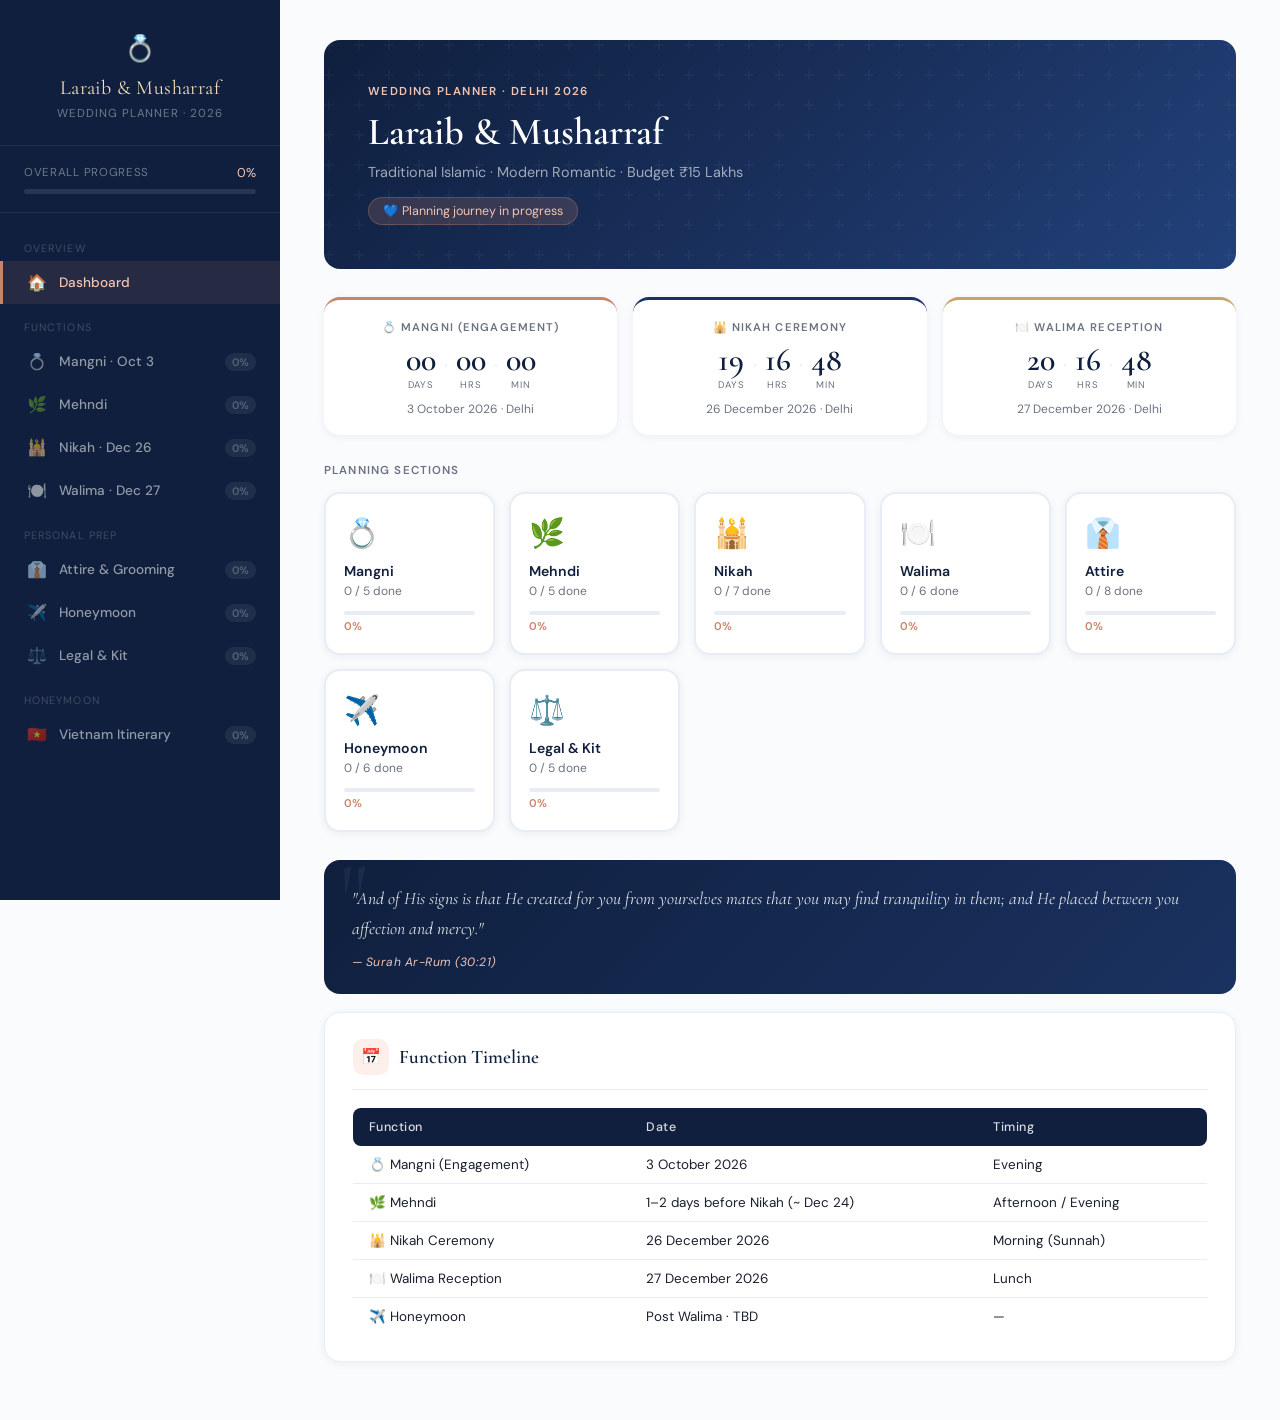
==== commit fd047891: "feat: add Vietnam honeymoon page with 11-day itinerary, flight/airbnb/package guide, halal food tips" ====
--- a/index.html
+++ b/index.html
@@ -496,6 +496,11 @@
       <span class="nav-icon">⚖️</span> Legal & Kit
       <span class="nav-pct" id="np-legal">0%</span>
     </a>
+    <div class="nav-divider">Honeymoon</div>
+    <a onclick="go('vietnam')" data-page="vietnam">
+      <span class="nav-icon">🇻🇳</span> Vietnam Itinerary
+      <span class="nav-pct" id="np-vietnam">0%</span>
+    </a>
   </nav>
 </aside>
 
@@ -1234,6 +1239,270 @@
 
 </section>
 
+<!-- ═══════════ VIETNAM ═══════════ -->
+<section class="page" id="page-vietnam">
+  <div class="hero">
+    <div class="hero-eyebrow">Honeymoon · 11 Days · Dec 28 – Jan 7</div>
+    <h2>Vietnam Honeymoon 🇻🇳</h2>
+    <p>Laraib & Musharraf · Delhi → Hanoi → Ha Long Bay → Hoi An → Ho Chi Minh City → Delhi</p>
+    <div class="hero-badge">✈️ Book flights NOW — Dec 28 is peak season</div>
+  </div>
+
+  <!-- Your 3 questions answered -->
+  <div class="card">
+    <div class="card-header"><div class="ch-icon">🎫</div><h3>Q1: Book Now vs. Flying on 28 Dec?</h3></div>
+    <div style="background:var(--rose-pale); border-radius:10px; padding:14px 18px; margin-bottom:16px; font-size:.88rem; border-left:3px solid var(--rose);">
+      <strong style="color:var(--navy);">Short answer: Book NOW.</strong> Dec 28 falls in the Christmas + New Year global peak window. Prices double or triple if you wait.
+    </div>
+    <div class="tbl-wrap"><table class="tbl">
+      <thead><tr><th>When you book</th><th>Est. fare (return/person)</th><th>Risk</th></tr></thead>
+      <tbody>
+        <tr><td><strong>Now (July 2026)</strong></td><td>₹25,000 – ₹35,000</td><td style="color:#1a6e3e;">✅ Low — good seats</td></tr>
+        <tr><td>Sep–Oct 2026</td><td>₹35,000 – ₹50,000</td><td style="color:#9a7a1e;">⚠️ Medium</td></tr>
+        <tr><td>Nov–Dec 2026</td><td>₹55,000 – ₹85,000+</td><td style="color:#c0392b;">❌ High — may sell out</td></tr>
+      </tbody>
+    </table></div>
+    <p style="font-size:.82rem; color:var(--muted); margin-top:14px;">
+      <strong>Best airlines:</strong> IndiGo/AirAsia via KL or Bangkok · Vietnam Airlines · Thai Airways via BKK<br/>
+      <strong>Tip:</strong> Book <em>open jaw</em> — fly INTO Hanoi (HAN), fly OUT of Ho Chi Minh City (SGN). No backtracking needed.<br/>
+      <strong>Where to book:</strong> Skyscanner · Google Flights · MakeMyTrip
+    </p>
+  </div>
+
+  <div class="card">
+    <div class="card-header"><div class="ch-icon">🏠</div><h3>Q2: Airbnb vs. Hotel?</h3></div>
+    <p style="font-size:.85rem; color:var(--muted); margin-bottom:14px;"><strong style="color:var(--navy);">Verdict: Use Airbnb for most cities, cruise cabin for Ha Long Bay.</strong></p>
+    <div class="tbl-wrap"><table class="tbl">
+      <thead><tr><th>City</th><th>Best Stay Type</th><th>Budget/night</th></tr></thead>
+      <tbody>
+        <tr><td>Hanoi</td><td>Airbnb — boutique apt in Old Quarter</td><td>₹3,000 – ₹7,000</td></tr>
+        <tr><td>Ha Long Bay</td><td><strong>Cruise cabin</strong> (Airbnb not applicable)</td><td>₹8,000 – ₹25,000</td></tr>
+        <tr><td>Hoi An ⭐</td><td>Airbnb — private pool villa (best value)</td><td>₹4,000 – ₹10,000</td></tr>
+        <tr><td>Ho Chi Minh City</td><td>Airbnb — District 1 modern apartment</td><td>₹3,500 – ₹8,000</td></tr>
+      </tbody>
+    </table></div>
+    <p style="font-size:.78rem; color:var(--muted); margin-top:12px;">Always filter for "Entire place" · Read couple reviews · Confirm: AC, hot water, WiFi · Choose "Flexible" cancellation</p>
+  </div>
+
+  <div class="card">
+    <div class="card-header"><div class="ch-icon">📦</div><h3>Q3: Travel Package vs. Self-Plan?</h3></div>
+    <div style="background:var(--rose-pale); border-radius:10px; padding:14px 18px; margin-bottom:16px; font-size:.88rem; border-left:3px solid var(--rose);">
+      <strong style="color:var(--navy);">Verdict: Self-plan.</strong> A package adds 15–25% cost, won't allow Airbnb, and ignores your halal food needs. Plan it yourself — it's easier than you think.
+    </div>
+    <div class="tbl-wrap"><table class="tbl">
+      <thead><tr><th>What to DIY</th><th>What to use Klook/Viator for</th></tr></thead>
+      <tbody>
+        <tr><td>International flights (Skyscanner)</td><td>Ha Long Bay day tours</td></tr>
+        <tr><td>Airbnb accommodations</td><td>Hoi An cooking class / bicycle tour</td></tr>
+        <tr><td>Ha Long Bay cruise (book direct)</td><td>Cu Chi Tunnels tour (HCMC)</td></tr>
+        <tr><td>Internal Vietnam flights (Vietjet app)</td><td>Mekong Delta cruise</td></tr>
+      </tbody>
+    </table></div>
+  </div>
+
+  <!-- Itinerary -->
+  <div class="card">
+    <div class="card-header"><div class="ch-icon">🗓️</div><h3>11-Day Itinerary Overview</h3></div>
+    <div class="tbl-wrap"><table class="tbl">
+      <thead><tr><th>Dates</th><th>Destination</th><th>Nights</th><th>Stay</th></tr></thead>
+      <tbody>
+        <tr><td>Dec 28</td><td>✈️ Delhi → Hanoi</td><td>—</td><td>—</td></tr>
+        <tr><td>Dec 28–30</td><td>🏯 Hanoi — Old Quarter</td><td>2</td><td>Airbnb</td></tr>
+        <tr><td>Dec 30 – Jan 1</td><td>🛳️ Ha Long Bay</td><td>2</td><td>Cruise cabin</td></tr>
+        <tr><td>Jan 1</td><td>✈️ Hanoi → Da Nang</td><td>—</td><td>—</td></tr>
+        <tr><td>Jan 1–4</td><td>🏮 Hoi An — Pool Villa</td><td>3</td><td>Airbnb villa</td></tr>
+        <tr><td>Jan 4</td><td>✈️ Da Nang → Ho Chi Minh City</td><td>—</td><td>—</td></tr>
+        <tr><td>Jan 4–7</td><td>🌆 Ho Chi Minh City</td><td>3</td><td>Airbnb</td></tr>
+        <tr><td>Jan 7–8</td><td>✈️ HCMC → Delhi</td><td>—</td><td>—</td></tr>
+      </tbody>
+    </table></div>
+  </div>
+
+  <div class="card">
+    <div class="card-header"><div class="ch-icon">🏯</div><h3>Hanoi — Days 1–2</h3></div>
+    <div class="gtl">
+      <div class="gtl-item">
+        <div class="gtl-dot"></div>
+        <div class="gtl-time">Day 1 — Old Quarter & Hoan Kiem Lake</div>
+        <ul class="gtl-actions">
+          <li>Explore Hanoi Old Quarter's 36 narrow streets</li>
+          <li>Hoan Kiem Lake and Ngoc Son Temple — peaceful, romantic</li>
+          <li>Temple of Literature (1070 AD — stunning)</li>
+          <li>Rooftop dinner overlooking the lake at dusk</li>
+        </ul>
+      </div>
+      <div class="gtl-item">
+        <div class="gtl-dot"></div>
+        <div class="gtl-time">Day 2 — Culture & Architecture</div>
+        <ul class="gtl-actions">
+          <li>Ho Chi Minh Mausoleum (exterior) and Ba Dinh Square</li>
+          <li>Vietnam Museum of Ethnology</li>
+          <li>Tran Quoc Pagoda — stunning lakeside pagoda for golden hour photos</li>
+          <li>Evening: Bia Hoi corner walk and street food exploration</li>
+        </ul>
+      </div>
+    </div>
+  </div>
+
+  <div class="card">
+    <div class="card-header"><div class="ch-icon">🛳️</div><h3>Ha Long Bay — Days 3–4 · Most Romantic Part</h3></div>
+    <div style="background:var(--rose-pale); border-radius:10px; padding:12px 16px; margin-bottom:14px; font-size:.83rem; color:var(--navy);">
+      ⭐ Ha Long Bay cruise is the crown jewel of this trip. Book as early as possible — Dec slots sell out fast.
+    </div>
+    <div class="gtl">
+      <div class="gtl-item">
+        <div class="gtl-dot"></div>
+        <div class="gtl-time">Day 3 — Board the Cruise</div>
+        <ul class="gtl-actions">
+          <li>Private car transfer from Hanoi (3.5 hrs)</li>
+          <li>Board cruise at noon · kayaking through limestone karsts</li>
+          <li>Sunset on deck with cocktails</li>
+          <li>3-course dinner on the boat (inform them of halal requirement)</li>
+        </ul>
+      </div>
+      <div class="gtl-item">
+        <div class="gtl-dot"></div>
+        <div class="gtl-time">Day 4 — Sunrise & Return</div>
+        <ul class="gtl-actions">
+          <li>Dawn sunrise on deck — the most romantic moment of the trip</li>
+          <li>Morning swim · floating village visit</li>
+          <li>Tai chi on the sundeck (try it together!)</li>
+          <li>Disembark afternoon · evening flight to Da Nang</li>
+        </ul>
+      </div>
+    </div>
+    <div class="tbl-wrap" style="margin-top:14px;"><table class="tbl">
+      <thead><tr><th>Cruise</th><th>Stars</th><th>Price/cabin/night</th></tr></thead>
+      <tbody>
+        <tr><td>Pelican Cruise</td><td>★★★</td><td>₹5,000 – ₹8,000</td></tr>
+        <tr><td>Signature Royal Cruise</td><td>★★★★</td><td>₹8,000 – ₹12,000</td></tr>
+        <tr><td>Paradise Elegance</td><td>★★★★★</td><td>₹18,000 – ₹25,000</td></tr>
+      </tbody>
+    </table></div>
+  </div>
+
+  <div class="card">
+    <div class="card-header"><div class="ch-icon">🏮</div><h3>Hoi An — Days 5–7 · Most Romantic City</h3></div>
+    <div class="gtl">
+      <div class="gtl-item">
+        <div class="gtl-dot"></div>
+        <div class="gtl-time">Day 5 — Arrival & Ancient Town at Dusk</div>
+        <ul class="gtl-actions">
+          <li>Fly into Da Nang · taxi to Hoi An (30 min)</li>
+          <li>Check in to private pool villa Airbnb</li>
+          <li>Evening walk through Hoi An Ancient Town by lantern light — magical</li>
+        </ul>
+      </div>
+      <div class="gtl-item">
+        <div class="gtl-dot"></div>
+        <div class="gtl-time">Day 6 — Beach & Lanterns</div>
+        <ul class="gtl-actions">
+          <li>An Bang Beach or Cua Dai Beach — calm, beautiful, uncrowded</li>
+          <li>Afternoon: relax at your villa pool</li>
+          <li>Evening: release lanterns on the river — one of the most romantic experiences possible</li>
+        </ul>
+      </div>
+      <div class="gtl-item">
+        <div class="gtl-dot"></div>
+        <div class="gtl-time">Day 7 — Tailoring & Cooking Class</div>
+        <ul class="gtl-actions">
+          <li>Bicycle through rice fields to Tra Que vegetable village</li>
+          <li>Custom tailoring — get a suit made for Laraib in 24 hours!</li>
+          <li>Evening: cooking class together (many offer halal options)</li>
+        </ul>
+      </div>
+    </div>
+  </div>
+
+  <div class="card">
+    <div class="card-header"><div class="ch-icon">🌆</div><h3>Ho Chi Minh City — Days 8–10</h3></div>
+    <div class="gtl">
+      <div class="gtl-item">
+        <div class="gtl-dot"></div>
+        <div class="gtl-time">Day 8 — Arrival & City Vibes</div>
+        <ul class="gtl-actions">
+          <li>Fly Da Nang → Ho Chi Minh City (1 hr)</li>
+          <li>Check in to District 1 Airbnb — heart of the city</li>
+          <li>Evening: Bui Vien Walking Street · halal dinner in District 1</li>
+        </ul>
+      </div>
+      <div class="gtl-item">
+        <div class="gtl-dot"></div>
+        <div class="gtl-time">Day 9 — History & Rooftop Views</div>
+        <ul class="gtl-actions">
+          <li>Reunification Palace · Ben Thanh Market shopping</li>
+          <li>War Remnants Museum (powerful)</li>
+          <li>Evening: Chill Sky Bar rooftop — stunning city views at night</li>
+        </ul>
+      </div>
+      <div class="gtl-item">
+        <div class="gtl-dot"></div>
+        <div class="gtl-time">Day 10 — Day Trips</div>
+        <ul class="gtl-actions">
+          <li>Morning: Cu Chi Tunnels half-day tour (book on Klook)</li>
+          <li>Afternoon: Mekong Delta boat cruise — serene and beautiful</li>
+          <li>Evening: Farewell dinner at a nice restaurant</li>
+        </ul>
+      </div>
+    </div>
+  </div>
+
+  <!-- Budget -->
+  <div class="card">
+    <div class="card-header"><div class="ch-icon">💰</div><h3>Budget Estimate (2 People, 11 Nights)</h3></div>
+    <div class="tbl-wrap"><table class="tbl">
+      <thead><tr><th>Category</th><th>Budget</th><th>Mid-Range</th><th>Premium</th></tr></thead>
+      <tbody>
+        <tr><td>International flights (open jaw)</td><td>₹40,000</td><td>₹55,000</td><td>₹80,000</td></tr>
+        <tr><td>Internal Vietnam flights (2)</td><td>₹8,000</td><td>₹12,000</td><td>₹18,000</td></tr>
+        <tr><td>Ha Long Bay cruise (2 nights)</td><td>₹12,000</td><td>₹20,000</td><td>₹40,000</td></tr>
+        <tr><td>Airbnbs (9 nights)</td><td>₹25,000</td><td>₹45,000</td><td>₹80,000</td></tr>
+        <tr><td>Food (₹1,500/day for 2)</td><td>₹16,000</td><td>₹25,000</td><td>₹40,000</td></tr>
+        <tr><td>Activities & tours</td><td>₹10,000</td><td>₹18,000</td><td>₹35,000</td></tr>
+        <tr><td>Local transport (Grab)</td><td>₹5,000</td><td>₹8,000</td><td>₹12,000</td></tr>
+        <tr><td>Shopping & misc</td><td>₹8,000</td><td>₹15,000</td><td>₹30,000</td></tr>
+        <tr><td><strong>Total (2 people)</strong></td><td><strong>~₹1,24,000</strong></td><td><strong>~₹1,98,000</strong></td><td><strong>~₹3,35,000</strong></td></tr>
+      </tbody>
+    </table></div>
+  </div>
+
+  <!-- Booking checklist -->
+  <div class="card">
+    <div class="card-header">
+      <div class="ch-icon">✅</div>
+      <h3>Vietnam Booking Checklist</h3>
+      <div class="ch-progress"><strong id="cp-vietnam">0</strong><span id="ct-vietnam"> / 9</span> done</div>
+    </div>
+    <div class="cl-progress-bar"><div class="cl-progress-fill" id="cpf-vietnam"></div></div>
+    <ul class="checklist" id="cl-vietnam">
+      <li data-id="vn1"><div class="cb"></div><span class="cb-text">Check passport validity (6+ months from Dec 28, 2026)</span></li>
+      <li data-id="vn2"><div class="cb"></div><span class="cb-text">Apply for Vietnam e-visa at evisa.xuatnhapcanh.gov.vn (~$25)</span></li>
+      <li data-id="vn3"><div class="cb"></div><span class="cb-text">Book international flights DEL → HAN (open jaw) + SGN → DEL (do this NOW)</span></li>
+      <li data-id="vn4"><div class="cb"></div><span class="cb-text">Book Ha Long Bay cruise (Dec 30–Jan 1) — LIMITED SPOTS</span></li>
+      <li data-id="vn5"><div class="cb"></div><span class="cb-text">Book internal flights HAN → DAD and DAD → SGN (Vietjet / Vietnam Airlines)</span></li>
+      <li data-id="vn6"><div class="cb"></div><span class="cb-text">Book Hanoi Airbnb — Dec 28–30 (Old Quarter)</span></li>
+      <li data-id="vn7"><div class="cb"></div><span class="cb-text">Book Hoi An Airbnb pool villa — Jan 1–4</span></li>
+      <li data-id="vn8"><div class="cb"></div><span class="cb-text">Book Ho Chi Minh City Airbnb — Jan 4–7 (District 1)</span></li>
+      <li data-id="vn9"><div class="cb"></div><span class="cb-text">Purchase travel insurance</span></li>
+    </ul>
+  </div>
+
+  <div class="card">
+    <div class="card-header"><div class="ch-icon">🌙</div><h3>Halal Food Guide</h3></div>
+    <div class="tbl-wrap"><table class="tbl">
+      <thead><tr><th>City</th><th>Halal Availability</th><th>Tips</th></tr></thead>
+      <tbody>
+        <tr><td>Hanoi</td><td>Moderate</td><td>Muslim restaurants in Old Quarter. Fresh pho & banh mi often halal-friendly.</td></tr>
+        <tr><td>Ha Long Bay</td><td>Cruise-dependent</td><td>Inform cruise company of halal requirement when booking.</td></tr>
+        <tr><td>Hoi An</td><td>Good</td><td>Halal restaurants in An Hoi area. Grilled seafood widely safe.</td></tr>
+        <tr><td>Ho Chi Minh City</td><td>Best</td><td>District 1 has many halal & Indian restaurants. Best halal food in Vietnam.</td></tr>
+      </tbody>
+    </table></div>
+    <p style="font-size:.78rem; color:var(--muted); margin-top:12px;">Apps: <strong>Zabihah.com</strong> · <strong>HalalTrip app</strong> · Google Maps search "halal restaurant [city]"</p>
+  </div>
+
+</section>
+
 </main>
 
 <button id="scrolltop" onclick="window.scrollTo({top:0,behavior:'smooth'})">↑</button>
@@ -1268,6 +1537,7 @@
     attire:   { list: 'cl-attire',   total: 8 },
     honeymoon:{ list: 'cl-honeymoon',total: 6 },
     legal:    { list: 'cl-legal',    total: 5 },
+    vietnam:  { list: 'cl-vietnam',  total: 9 },
   };
 
   function loadAll() {
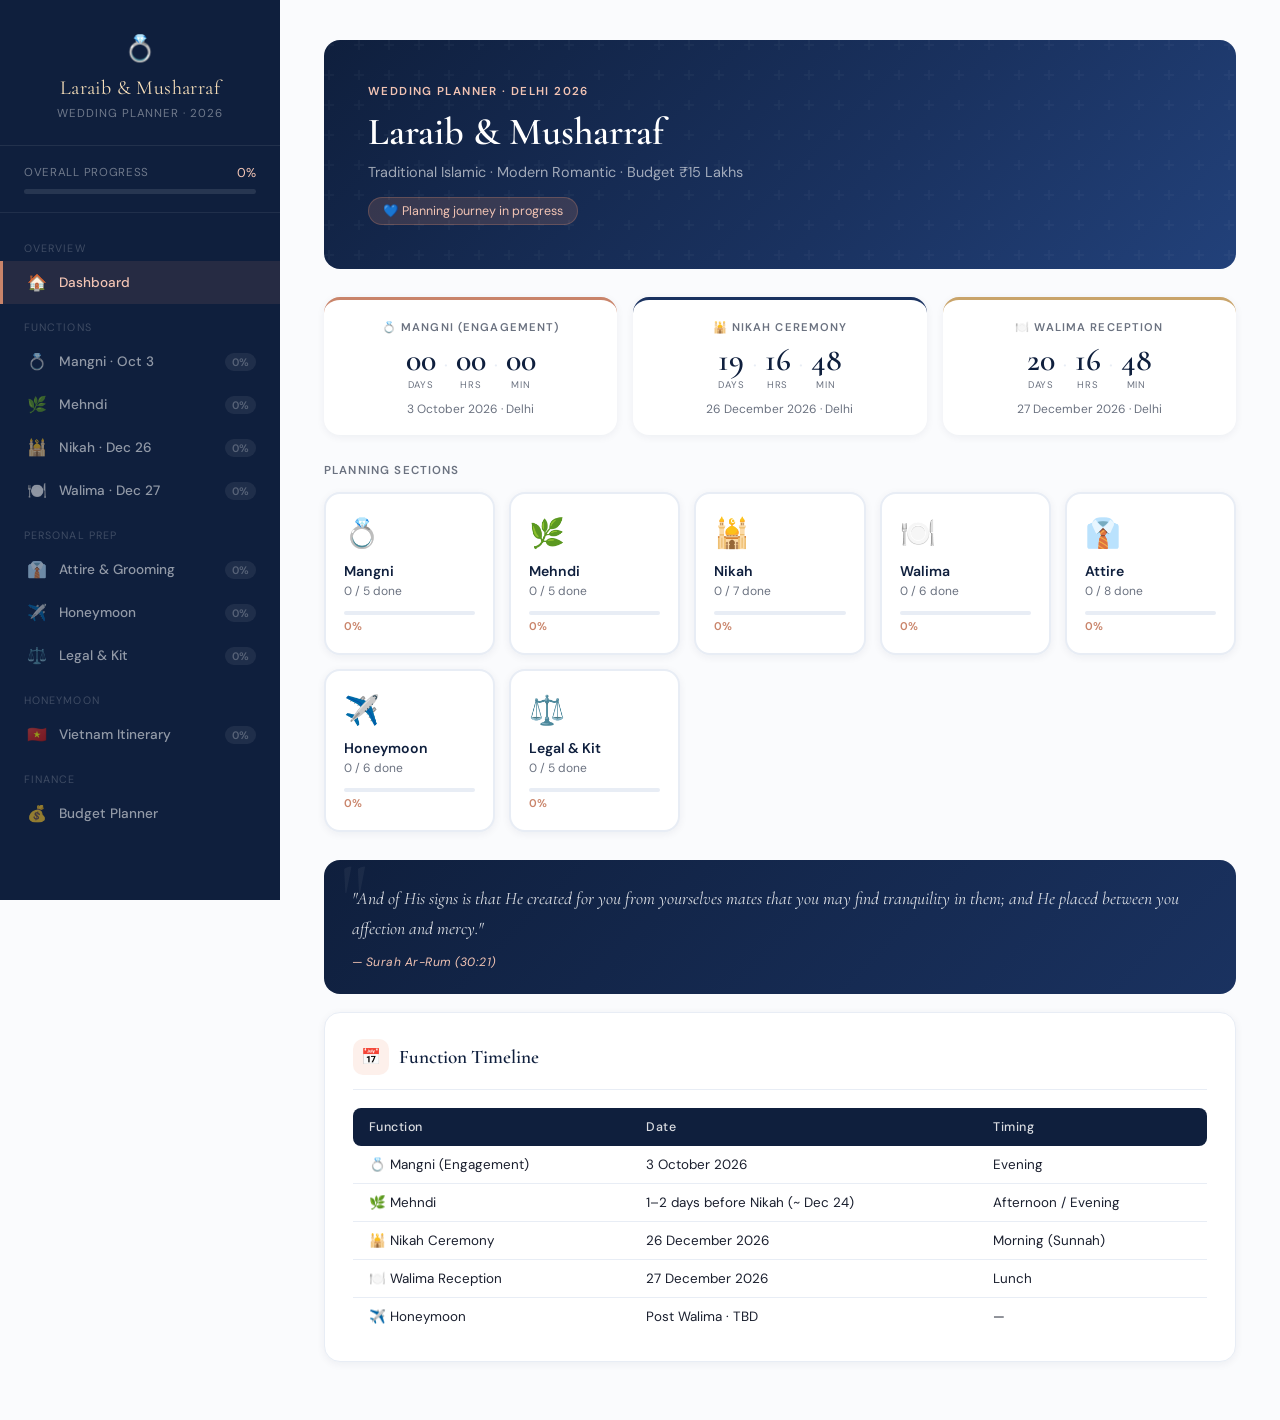
==== commit 8bc1528a: "Add budget planner page + sidebar link" ====
--- a/index.html
+++ b/index.html
@@ -501,6 +501,10 @@
       <span class="nav-icon">🇻🇳</span> Vietnam Itinerary
       <span class="nav-pct" id="np-vietnam">0%</span>
     </a>
+    <div class="nav-divider">Finance</div>
+    <a href="budget.html" style="text-decoration:none;">
+      <span class="nav-icon">💰</span> Budget Planner
+    </a>
   </nav>
 </aside>
 
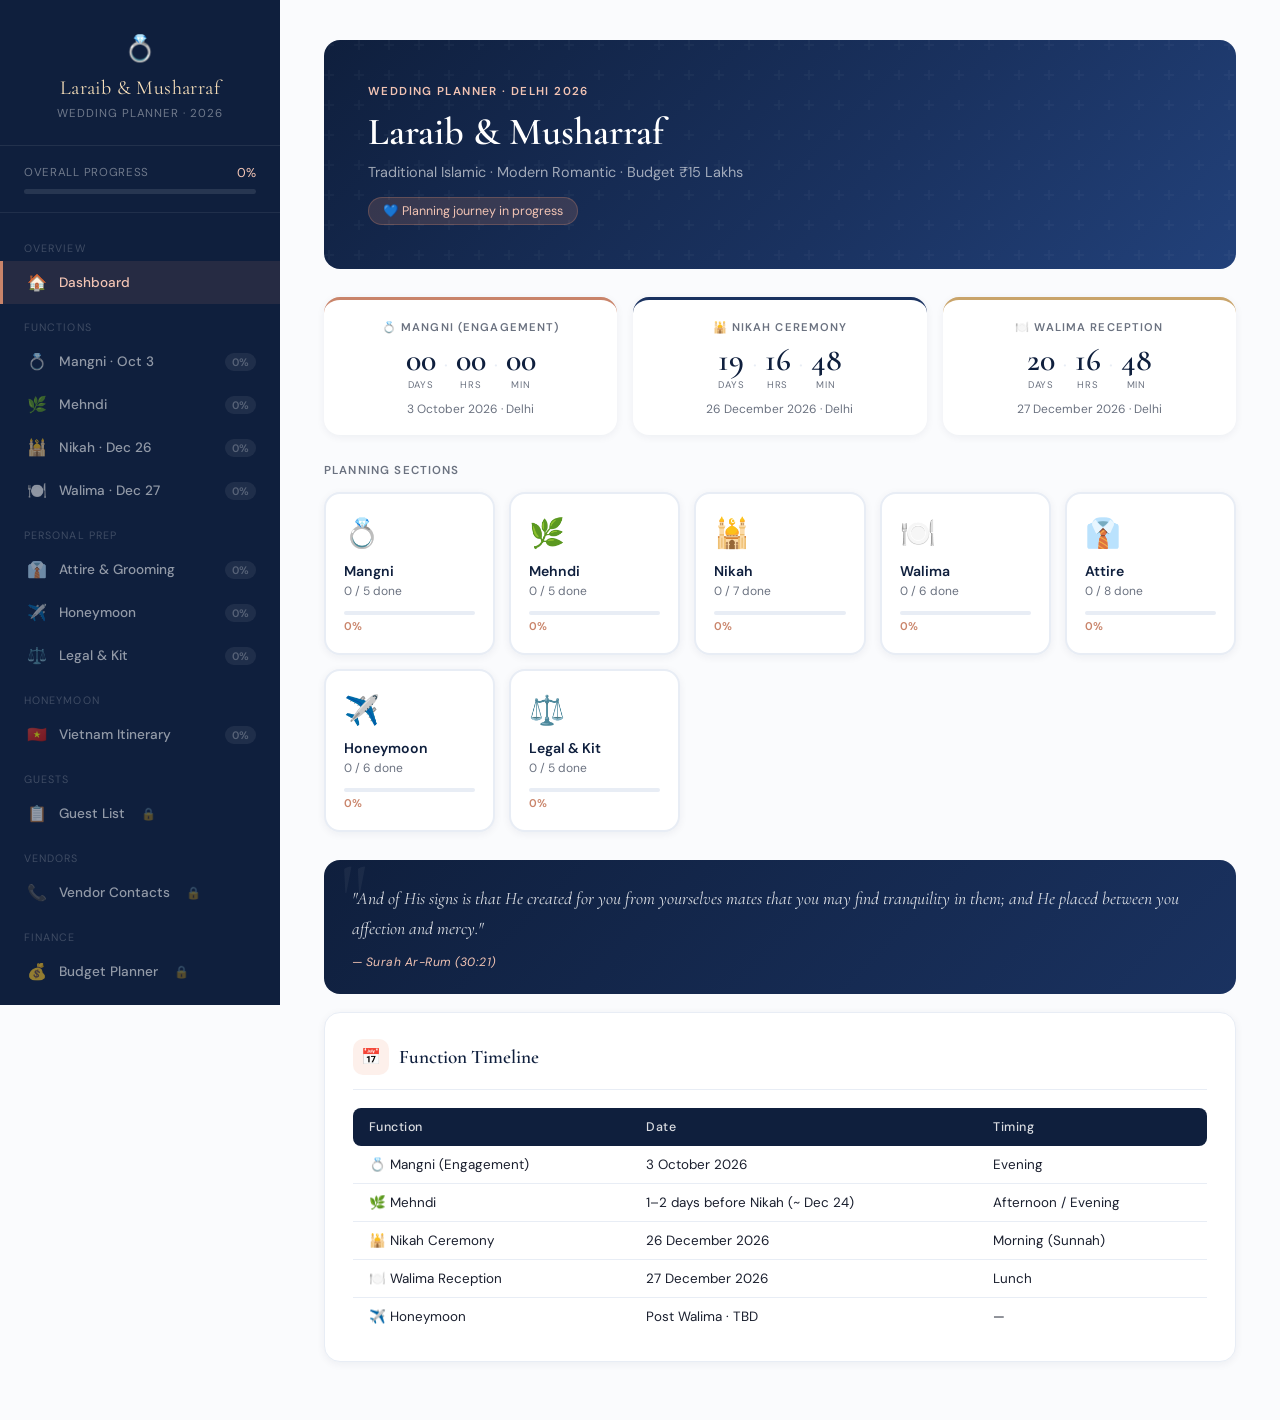
==== commit 2a42992f: "Add password lock for Budget, Guest List, and Vendor Contacts tabs Client-side gate (SHA-256 checked" ====
--- a/index.html
+++ b/index.html
@@ -501,9 +501,20 @@
       <span class="nav-icon">🇻🇳</span> Vietnam Itinerary
       <span class="nav-pct" id="np-vietnam">0%</span>
     </a>
+    <div class="nav-divider">Guests</div>
+    <a onclick="go('guests')" data-page="guests">
+      <span class="nav-icon">📋</span> Guest List
+      <span class="nav-lock">🔒</span>
+    </a>
+    <div class="nav-divider">Vendors</div>
+    <a onclick="go('vendors')" data-page="vendors">
+      <span class="nav-icon">📞</span> Vendor Contacts
+      <span class="nav-lock">🔒</span>
+    </a>
     <div class="nav-divider">Finance</div>
     <a href="budget.html" style="text-decoration:none;">
       <span class="nav-icon">💰</span> Budget Planner
+      <span class="nav-lock">🔒</span>
     </a>
   </nav>
 </aside>
@@ -1225,6 +1236,23 @@
 
   <div class="card">
     <div class="card-header"><div class="ch-icon">📞</div><h3>Vendor Contact Sheet</h3></div>
+    <p style="font-size:.8rem; color:var(--muted);">Moved to its own locked tab — see <a href="#" onclick="go('vendors'); return false;">🔒 Vendor Contacts</a> in the sidebar.</p>
+  </div>
+
+</section>
+
+<!-- ═══════════ VENDOR CONTACTS (locked) ═══════════ -->
+<section class="page" id="page-vendors">
+  <div class="lock-gate">
+  <div class="hero">
+    <div class="hero-eyebrow">Vendors</div>
+    <h2>Vendor Contact Sheet 📞</h2>
+    <p>Names and numbers for every function day — print this for the emergency kit.</p>
+    <div class="hero-badge">🔒 Locked</div>
+  </div>
+
+  <div class="card">
+    <div class="card-header"><div class="ch-icon">📞</div><h3>Vendor Contact Sheet</h3></div>
     <p style="font-size:.8rem; color:var(--muted); margin-bottom:14px;">Fill in and print this for each function day.</p>
     <div class="tbl-wrap"><table class="tbl">
       <thead><tr><th>Vendor</th><th>Name</th><th>Phone</th></tr></thead>
@@ -1240,7 +1268,32 @@
       </tbody>
     </table></div>
   </div>
-
+  </div><!-- /.lock-gate -->
+</section>
+
+<!-- ═══════════ GUEST LIST (locked) ═══════════ -->
+<section class="page" id="page-guests">
+  <div class="lock-gate">
+  <div class="hero">
+    <div class="hero-eyebrow">Guests</div>
+    <h2>Guest List &amp; RSVP 📋</h2>
+    <p>Track who's invited, RSVP status, and dietary needs.</p>
+    <div class="hero-badge">🔒 Locked</div>
+  </div>
+
+  <div class="card">
+    <div class="card-header">
+      <div class="ch-icon">📋</div>
+      <h3>Guest List</h3>
+      <div class="ch-progress"><strong id="guest-count">0</strong><span> guests</span></div>
+    </div>
+    <div class="tbl-wrap"><table class="tbl" id="guest-table">
+      <thead><tr><th>Name</th><th>Relationship</th><th>Contact</th><th>RSVP</th><th>Dietary</th><th>Table #</th><th></th></tr></thead>
+      <tbody id="guest-tbody"></tbody>
+    </table></div>
+    <button type="button" id="guest-add" style="margin-top:14px; padding:8px 16px; border:none; border-radius:8px; background:var(--navy); color:#fff; font-weight:600; cursor:pointer; font-size:.85rem;">+ Add Guest</button>
+  </div>
+  </div><!-- /.lock-gate -->
 </section>
 
 <!-- ═══════════ VIETNAM ═══════════ -->
@@ -1641,10 +1694,75 @@
     document.getElementById('scrolltop').classList.toggle('show', window.scrollY > 300);
   });
 
+  // ── Guest list ──
+  const GUEST_KEY = 'lm-guests';
+
+  function loadGuests() {
+    return JSON.parse(localStorage.getItem(GUEST_KEY) || '[]');
+  }
+
+  function saveGuests(guests) {
+    localStorage.setItem(GUEST_KEY, JSON.stringify(guests));
+  }
+
+  function renderGuests() {
+    const guests = loadGuests();
+    const tbody = document.getElementById('guest-tbody');
+    if (!tbody) return;
+    tbody.innerHTML = '';
+    guests.forEach((g, i) => {
+      const tr = document.createElement('tr');
+      tr.innerHTML = `
+        <td><input class="vendor-input" data-field="name" value="${g.name || ''}" /></td>
+        <td><input class="vendor-input" data-field="relationship" value="${g.relationship || ''}" /></td>
+        <td><input class="vendor-input" data-field="contact" value="${g.contact || ''}" /></td>
+        <td>
+          <select class="vendor-input" data-field="rsvp">
+            <option value="Pending" ${g.rsvp === 'Pending' || !g.rsvp ? 'selected' : ''}>Pending</option>
+            <option value="Yes" ${g.rsvp === 'Yes' ? 'selected' : ''}>Yes</option>
+            <option value="No" ${g.rsvp === 'No' ? 'selected' : ''}>No</option>
+          </select>
+        </td>
+        <td><input class="vendor-input" data-field="dietary" value="${g.dietary || ''}" /></td>
+        <td><input class="vendor-input" data-field="table" value="${g.table || ''}" style="width:60px;" /></td>
+        <td><button type="button" class="guest-remove" title="Remove" style="border:none;background:none;cursor:pointer;color:var(--rose);font-size:1rem;">✕</button></td>`;
+      tr.querySelectorAll('[data-field]').forEach((el) => {
+        el.addEventListener('input', () => {
+          guests[i][el.dataset.field] = el.value;
+          saveGuests(guests);
+        });
+        el.addEventListener('change', () => {
+          guests[i][el.dataset.field] = el.value;
+          saveGuests(guests);
+        });
+      });
+      tr.querySelector('.guest-remove').addEventListener('click', () => {
+        guests.splice(i, 1);
+        saveGuests(guests);
+        renderGuests();
+      });
+      tbody.appendChild(tr);
+    });
+    const count = document.getElementById('guest-count');
+    if (count) count.textContent = guests.length;
+  }
+
+  const guestAddBtn = document.getElementById('guest-add');
+  if (guestAddBtn) {
+    guestAddBtn.addEventListener('click', () => {
+      const guests = loadGuests();
+      guests.push({ name: '', relationship: '', contact: '', rsvp: 'Pending', dietary: '', table: '' });
+      saveGuests(guests);
+      renderGuests();
+    });
+  }
+
   // ── Init ──
   loadAll();
   updateCountdowns();
   setInterval(updateCountdowns, 60000);
+  renderGuests();
 </script>
+<script src="lock.js"></script>
 </body>
 </html>
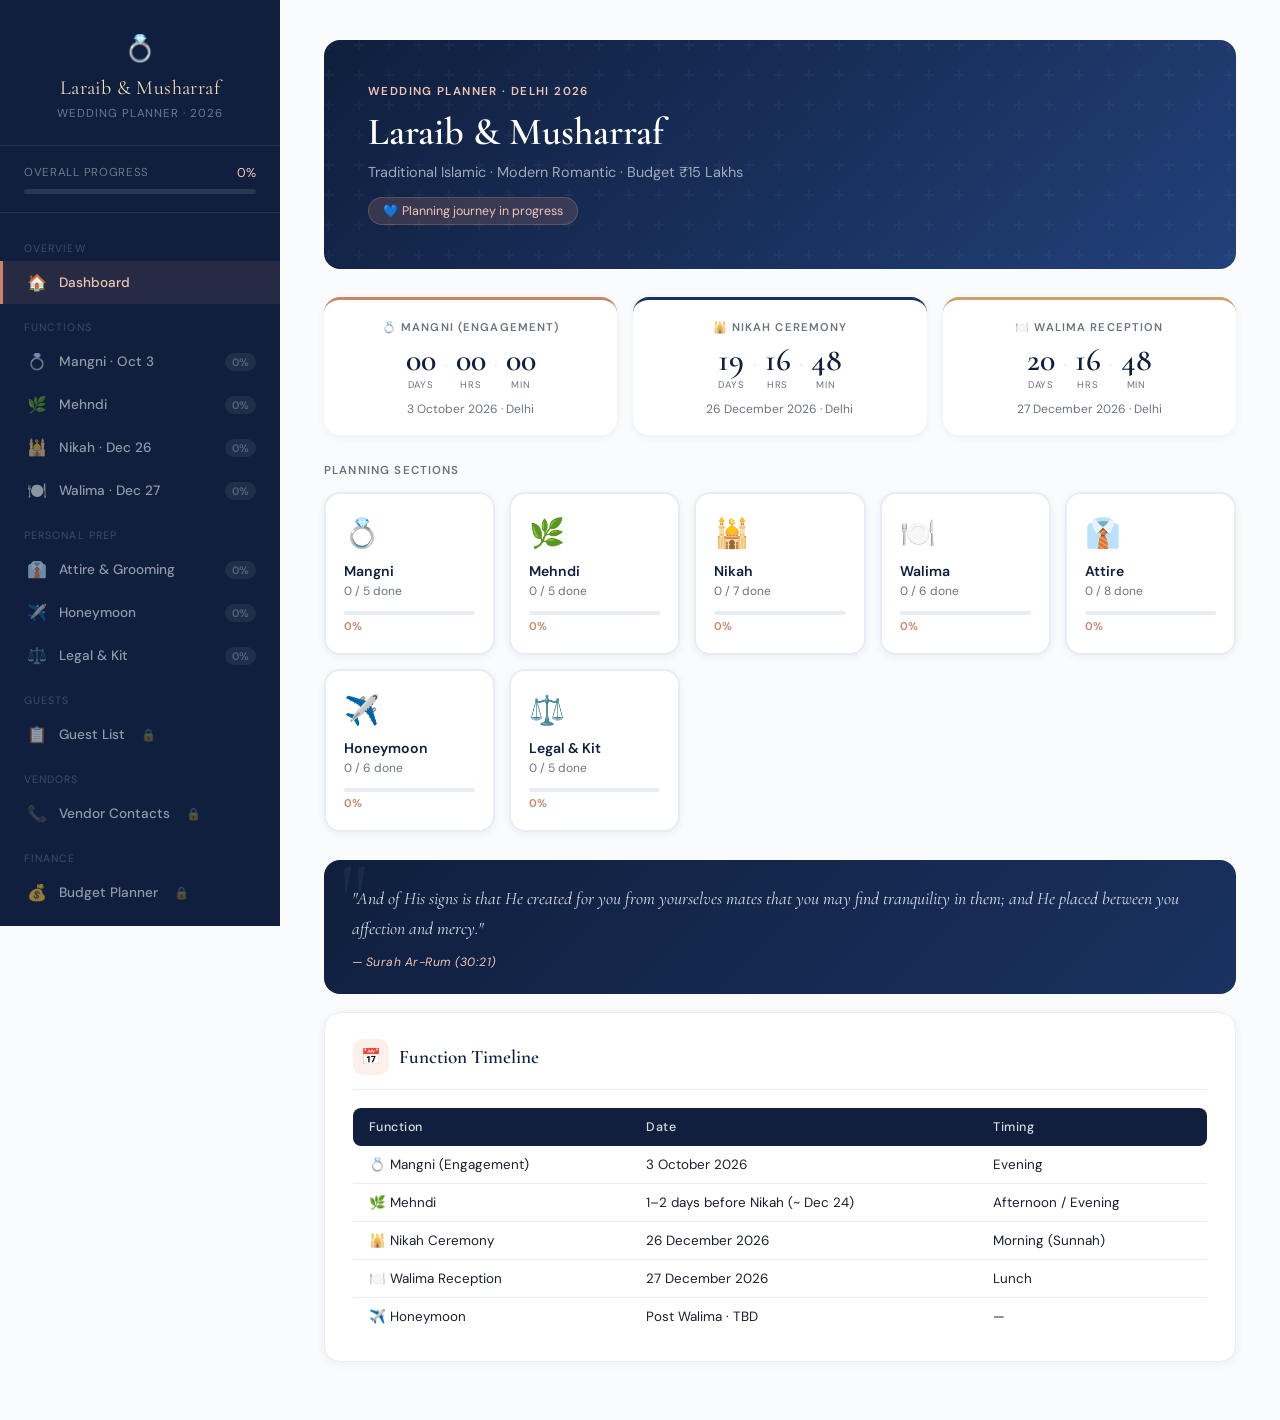
==== commit 62582f1e: "Rebuild Honeymoon page with full 14-destination research, remove standalone Vietnam page Honeymoon t" ====
--- a/index.html
+++ b/index.html
@@ -358,8 +358,10 @@
       padding: 20px; border: 2px solid var(--border);
       transition: all .2s; position: relative;
     }
+    .dest-card { cursor: pointer; }
     .dest-card:hover { border-color: var(--rose); box-shadow: var(--shadow); transform: translateY(-2px); }
     .dest-card.top-pick { border-color: var(--gold); }
+    .dest-card.risk { border-color: #c0392b; border-style: dashed; }
     .dest-top-badge {
       position: absolute; top: -1px; right: 16px;
       background: linear-gradient(135deg, var(--rose), var(--gold));
@@ -378,6 +380,28 @@
     .tag-halal  { background: #e8f5ee; color: #1a6e3e; }
     .tag-visa   { background: #e8edf5; color: var(--navy2); }
     .tag-budget { background: #fdf0eb; color: #9a4a2e; }
+
+    /* ─── DESTINATION DETAIL CARDS ─── */
+    .detail-card { scroll-margin-top: 20px; }
+    .detail-photo { width: 100%; max-height: 320px; object-fit: cover; border-radius: 12px; margin-bottom: 14px; }
+    .detail-meta { font-size: .76rem; color: var(--muted); margin-bottom: 14px; }
+    .detail-meta a { color: var(--rose); font-weight: 600; text-decoration: none; }
+    .detail-meta a:hover { text-decoration: underline; }
+    .yt-btn {
+      display: inline-flex; align-items: center; gap: 6px;
+      background: #c0392b; color: #fff !important; font-weight: 600;
+      padding: 6px 14px; border-radius: 99px; font-size: .76rem;
+      text-decoration: none !important; margin-bottom: 14px;
+    }
+    .yt-btn:hover { background: #a93226; }
+    .signature-box {
+      background: var(--rose-pale); border-radius: 10px; padding: 12px 16px;
+      font-size: .82rem; margin: 14px 0; border-left: 3px solid var(--rose);
+    }
+    .cost-tbl td:last-child { text-align: right; font-weight: 600; }
+    .cost-tbl tr.total-row td { font-weight: 700; color: var(--navy); border-top: 2px solid var(--border); }
+    .detail-nav-back { font-size: .78rem; color: var(--muted); text-decoration: none; display: inline-block; margin-bottom: 8px; }
+    .detail-nav-back:hover { color: var(--rose); }
 
     /* ─── GROOMING TIMELINE ─── */
     .gtl { position: relative; padding-left: 32px; }
@@ -496,11 +520,6 @@
       <span class="nav-icon">⚖️</span> Legal & Kit
       <span class="nav-pct" id="np-legal">0%</span>
     </a>
-    <div class="nav-divider">Honeymoon</div>
-    <a onclick="go('vietnam')" data-page="vietnam">
-      <span class="nav-icon">🇻🇳</span> Vietnam Itinerary
-      <span class="nav-pct" id="np-vietnam">0%</span>
-    </a>
     <div class="nav-divider">Guests</div>
     <a onclick="go('guests')" data-page="guests">
       <span class="nav-icon">📋</span> Guest List
@@ -1037,110 +1056,162 @@
   <div class="hero">
     <div class="hero-eyebrow">Personal Prep</div>
     <h2>Honeymoon Guide</h2>
-    <p>Laraib & Musharraf · Curated destinations · Post Dec 27</p>
-    <div class="hero-badge">✈️ Budget ₹1.5L – ₹3.5L recommended</div>
+    <p>Laraib & Musharraf · 14 destinations researched · Depart 29/30 Dec, return 5 Jan · Nothing decided yet</p>
+    <div class="hero-badge">✈️ Click any card below to jump to its full itinerary, photo & video</div>
   </div>
 
   <div class="card">
     <div class="card-header"><div class="ch-icon">🇮🇳</div><h3>Domestic Destinations</h3></div>
     <div class="dest-grid">
-      <div class="dest-card top-pick">
-        <div class="dest-top-badge">Top Pick for Dec</div>
+      <div class="dest-card top-pick" onclick="jumpTo('detail-pondicherry')">
+        <div class="dest-top-badge">Cheapest Overall</div>
+        <div class="dest-icon">🏛️</div>
+        <div class="dest-name">Pondicherry</div>
+        <div class="dest-vibe">French Quarter · Auroville · scooter-friendly</div>
+        <div class="dest-tags">
+          <span class="dest-tag tag-halal">★★★ Halal</span>
+          <span class="dest-tag tag-visa">No Visa</span>
+          <span class="dest-tag tag-budget">₹65K–₹1.02L</span>
+        </div>
+      </div>
+      <div class="dest-card" onclick="jumpTo('detail-udaipur')">
+        <div class="dest-icon">🏰</div>
+        <div class="dest-name">Udaipur</div>
+        <div class="dest-vibe">Royal palaces · Lake Pichola · overnight train option</div>
+        <div class="dest-tags">
+          <span class="dest-tag tag-halal">★★★ Halal</span>
+          <span class="dest-tag tag-visa">No Visa</span>
+          <span class="dest-tag tag-budget">₹52.5K–₹1.4L</span>
+        </div>
+      </div>
+      <div class="dest-card top-pick" onclick="jumpTo('detail-kashmir')">
+        <div class="dest-top-badge">❄️ Best Snow Pick</div>
         <div class="dest-icon">🏔️</div>
         <div class="dest-name">Kashmir</div>
-        <div class="dest-vibe">Romantic winter mountains · snow · Dal Lake</div>
+        <div class="dest-vibe">Gulmarg Gondola · Dal Lake · roads stay open in Dec</div>
         <div class="dest-tags">
           <span class="dest-tag tag-halal">★★★★★ Halal</span>
           <span class="dest-tag tag-visa">No Visa</span>
-          <span class="dest-tag tag-budget">₹60K–₹1.2L</span>
+          <span class="dest-tag tag-budget">₹69K–₹1.33L</span>
         </div>
       </div>
-      <div class="dest-card">
-        <div class="dest-icon">🏖️</div>
-        <div class="dest-name">Goa</div>
-        <div class="dest-vibe">Beaches · sunsets · Dec peak season</div>
+      <div class="dest-card" onclick="jumpTo('detail-coorg')">
+        <div class="dest-icon">🌿</div>
+        <div class="dest-name">Coorg</div>
+        <div class="dest-vibe">Coffee estates · Barapole rafting</div>
         <div class="dest-tags">
           <span class="dest-tag tag-halal">★★★ Halal</span>
           <span class="dest-tag tag-visa">No Visa</span>
-          <span class="dest-tag tag-budget">₹60K–₹1.1L</span>
+          <span class="dest-tag tag-budget">₹73K–₹1.09L</span>
         </div>
       </div>
-      <div class="dest-card">
-        <div class="dest-icon">🏰</div>
-        <div class="dest-name">Udaipur</div>
-        <div class="dest-vibe">Royal palaces · romantic lakes · heritage</div>
+      <div class="dest-card" onclick="jumpTo('detail-andaman')">
+        <div class="dest-icon">🏝️</div>
+        <div class="dest-name">Andaman</div>
+        <div class="dest-vibe">Havelock · Radhanagar Beach · trial scuba diving</div>
+        <div class="dest-tags">
+          <span class="dest-tag tag-halal">★★★★ Halal</span>
+          <span class="dest-tag tag-visa">No Visa</span>
+          <span class="dest-tag tag-budget">₹97K–₹1.73L</span>
+        </div>
+      </div>
+      <div class="dest-card" onclick="jumpTo('detail-kerala')">
+        <div class="dest-icon">🌴</div>
+        <div class="dest-name">Kerala</div>
+        <div class="dest-vibe">Munnar tea gardens · Alleppey houseboat</div>
+        <div class="dest-tags">
+          <span class="dest-tag tag-halal">★★★★★ Halal</span>
+          <span class="dest-tag tag-visa">No Visa</span>
+          <span class="dest-tag tag-budget">₹1.1L–₹2.08L</span>
+        </div>
+      </div>
+      <div class="dest-card" onclick="jumpTo('detail-meghalaya')">
+        <div class="dest-icon">🌫️</div>
+        <div class="dest-name">Meghalaya</div>
+        <div class="dest-vibe">Living root bridges · Dawki's clear river</div>
         <div class="dest-tags">
           <span class="dest-tag tag-halal">★★★ Halal</span>
           <span class="dest-tag tag-visa">No Visa</span>
-          <span class="dest-tag tag-budget">₹50K–₹90K</span>
+          <span class="dest-tag tag-budget">₹78K–₹1.28L</span>
         </div>
       </div>
-      <div class="dest-card">
-        <div class="dest-icon">🌴</div>
-        <div class="dest-name">Kerala</div>
-        <div class="dest-vibe">Backwaters · houseboat · lush green hills</div>
+      <div class="dest-card" onclick="jumpTo('detail-sikkim')">
+        <div class="dest-icon">⛰️</div>
+        <div class="dest-name">Sikkim</div>
+        <div class="dest-vibe">Gangtok · Tsomgo Lake · Nathula Pass</div>
+        <div class="dest-tags">
+          <span class="dest-tag tag-halal">★★★ Halal</span>
+          <span class="dest-tag tag-visa">No Visa</span>
+          <span class="dest-tag tag-budget">₹75K–₹1.3L</span>
+        </div>
+      </div>
+      <div class="dest-card risk" onclick="jumpTo('detail-ladakh')">
+        <div class="dest-top-badge" style="background:#c0392b;">⚠️ Winter Risk</div>
+        <div class="dest-icon">🏜️</div>
+        <div class="dest-name">Ladakh</div>
+        <div class="dest-vibe">Pangong Lake · flights can get weather-cancelled</div>
+        <div class="dest-tags">
+          <span class="dest-tag tag-halal">★★★ Halal</span>
+          <span class="dest-tag tag-visa">No Visa</span>
+          <span class="dest-tag tag-budget">₹70K–₹1.2L</span>
+        </div>
+      </div>
+    </div>
+  </div>
+
+  <div class="card">
+    <div class="card-header"><div class="ch-icon">🌍</div><h3>International Destinations</h3></div>
+    <div class="dest-grid">
+      <div class="dest-card top-pick" onclick="jumpTo('detail-nepal')">
+        <div class="dest-top-badge">🪂 Best Value Int'l</div>
+        <div class="dest-icon">🇳🇵</div>
+        <div class="dest-name">Nepal</div>
+        <div class="dest-vibe">Kathmandu + Pokhara paragliding · visa-free</div>
+        <div class="dest-tags">
+          <span class="dest-tag tag-halal">★★★ Halal</span>
+          <span class="dest-tag tag-visa">Visa-Free</span>
+          <span class="dest-tag tag-budget">₹80K–₹1.6L</span>
+        </div>
+      </div>
+      <div class="dest-card" onclick="jumpTo('detail-vietnam')">
+        <div class="dest-icon">🇻🇳</div>
+        <div class="dest-name">Vietnam</div>
+        <div class="dest-vibe">Hanoi · Ha Long Bay cruise · Hoi An lanterns</div>
+        <div class="dest-tags">
+          <span class="dest-tag tag-halal">★★★ Halal</span>
+          <span class="dest-tag tag-visa">e-Visa</span>
+          <span class="dest-tag tag-budget">₹1.17L–₹2.35L</span>
+        </div>
+      </div>
+      <div class="dest-card" onclick="jumpTo('detail-srilanka')">
+        <div class="dest-icon">🇱🇰</div>
+        <div class="dest-name">Sri Lanka</div>
+        <div class="dest-vibe">Mirissa whale watching · Galle Fort · tea country</div>
+        <div class="dest-tags">
+          <span class="dest-tag tag-halal">★★★ Halal</span>
+          <span class="dest-tag tag-visa">Free ETA</span>
+          <span class="dest-tag tag-budget">₹1.27L–₹2.15L</span>
+        </div>
+      </div>
+      <div class="dest-card" onclick="jumpTo('detail-bali')">
+        <div class="dest-icon">🇮🇩</div>
+        <div class="dest-name">Bali</div>
+        <div class="dest-vibe">Ubud rice terraces · Uluwatu · Nusa Penida</div>
         <div class="dest-tags">
           <span class="dest-tag tag-halal">★★★★★ Halal</span>
-          <span class="dest-tag tag-visa">No Visa</span>
-          <span class="dest-tag tag-budget">₹70K–₹1.3L</span>
+          <span class="dest-tag tag-visa">e-VOA ~₹3.5K</span>
+          <span class="dest-tag tag-budget">₹1.72L–₹2.87L</span>
         </div>
       </div>
-    </div>
-  </div>
-
-  <div class="card">
-    <div class="card-header"><div class="ch-icon">🌍</div><h3>International Destinations</h3></div>
-    <div class="dest-grid">
-      <div class="dest-card top-pick">
-        <div class="dest-top-badge">⭐ Top Pick</div>
-        <div class="dest-icon">🇹🇷</div>
-        <div class="dest-name">Turkey</div>
-        <div class="dest-vibe">Istanbul + Cappadocia balloon rides · Islamic heritage · snow in Dec</div>
+      <div class="dest-card risk" onclick="jumpTo('detail-zanzibar')">
+        <div class="dest-top-badge" style="background:#c0392b;">💸 Most Expensive</div>
+        <div class="dest-icon">🇹🇿</div>
+        <div class="dest-name">Zanzibar</div>
+        <div class="dest-vibe">Stone Town spice tour · 95% Muslim, halal everywhere</div>
         <div class="dest-tags">
           <span class="dest-tag tag-halal">★★★★★ Halal</span>
-          <span class="dest-tag tag-visa">e-Visa ~₹4K</span>
-          <span class="dest-tag tag-budget">₹1.5L–₹2.5L</span>
-        </div>
-      </div>
-      <div class="dest-card">
-        <div class="dest-icon">🏝️</div>
-        <div class="dest-name">Maldives</div>
-        <div class="dest-vibe">Overwater bungalows · crystal lagoons · Dec is peak season</div>
-        <div class="dest-tags">
-          <span class="dest-tag tag-halal">★★★★★ Halal</span>
-          <span class="dest-tag tag-visa">On Arrival</span>
-          <span class="dest-tag tag-budget">₹2L–₹4L</span>
-        </div>
-      </div>
-      <div class="dest-card">
-        <div class="dest-icon">🇦🇪</div>
-        <div class="dest-name">Dubai</div>
-        <div class="dest-vibe">Luxury skyline · desert safari · coolest month in Dec</div>
-        <div class="dest-tags">
-          <span class="dest-tag tag-halal">★★★★★ Halal</span>
-          <span class="dest-tag tag-visa">e-Visa ~₹6K</span>
-          <span class="dest-tag tag-budget">₹1.2L–₹2L</span>
-        </div>
-      </div>
-      <div class="dest-card top-pick">
-        <div class="dest-top-badge">Best Value</div>
-        <div class="dest-icon">🇲🇾</div>
-        <div class="dest-name">Malaysia</div>
-        <div class="dest-vibe">KL + Langkawi · world's best halal food · visa-free</div>
-        <div class="dest-tags">
-          <span class="dest-tag tag-halal">★★★★★ Halal</span>
-          <span class="dest-tag tag-visa">Visa-Free</span>
-          <span class="dest-tag tag-budget">₹1L–₹1.8L</span>
-        </div>
-      </div>
-      <div class="dest-card">
-        <div class="dest-icon">🇦🇿</div>
-        <div class="dest-name">Azerbaijan</div>
-        <div class="dest-vibe">Baku · European feel · affordable luxury · snowy in Dec</div>
-        <div class="dest-tags">
-          <span class="dest-tag tag-halal">★★★★ Halal</span>
-          <span class="dest-tag tag-visa">e-Visa ~₹3.5K</span>
-          <span class="dest-tag tag-budget">₹90K–₹1.5L</span>
+          <span class="dest-tag tag-visa">e-Visa + Yellow Fever</span>
+          <span class="dest-tag tag-budget">₹1.96L–₹3.76L</span>
         </div>
       </div>
     </div>
@@ -1155,12 +1226,425 @@
     <div class="cl-progress-bar"><div class="cl-progress-fill" id="cpf-honeymoon"></div></div>
     <ul class="checklist" id="cl-honeymoon">
       <li data-id="h1"><div class="cb"></div><span class="cb-text">Decide: domestic or international?</span></li>
-      <li data-id="h2"><div class="cb"></div><span class="cb-text">Choose final destination — consider Dec season and budget</span></li>
+      <li data-id="h2"><div class="cb"></div><span class="cb-text">Choose final destination — consider Dec/Jan season and budget</span></li>
       <li data-id="h3"><div class="cb"></div><span class="cb-text">Check passport validity — 6+ months from travel date</span></li>
-      <li data-id="h4"><div class="cb"></div><span class="cb-text">Apply for visa if needed (Turkey, Dubai, Azerbaijan)</span></li>
-      <li data-id="h5"><div class="cb"></div><span class="cb-text">Book flights — 2–3 months in advance (check Skyscanner)</span></li>
+      <li data-id="h4"><div class="cb"></div><span class="cb-text">Apply for visa if needed</span></li>
+      <li data-id="h5"><div class="cb"></div><span class="cb-text">Book flights — New Year week is peak everywhere, book now</span></li>
       <li data-id="h6"><div class="cb"></div><span class="cb-text">Book hotel / resort with honeymoon package</span></li>
     </ul>
+  </div>
+
+  <!-- ═══════════ FULL ITINERARY DETAILS ═══════════ -->
+  <div class="card" style="background:var(--navy); color:#fff;">
+    <h3 style="color:#fff; margin:0;">📖 Full 7-Day Itineraries — click a card above to jump here</h3>
+    <p style="font-size:.82rem; color:rgba(255,255,255,.7); margin-top:6px;">Every destination below: a real photo, a real YouTube video, day-by-day plan, one signature paid activity with its real cost, and the Travel vs. Everything-Else cost split.</p>
+  </div>
+
+  <!-- Pondicherry -->
+  <div class="card detail-card" id="detail-pondicherry">
+    <img class="detail-photo" src="images/pondicherry.jpg" alt="Dumas Street, French Quarter, Pondicherry">
+    <div class="card-header"><div class="ch-icon">🏛️</div><h3>Pondicherry</h3></div>
+    <a class="yt-btn" href="https://youtube.com/watch?v=p7TtHzyQA8o" target="_blank" rel="noopener">▶ Watch travel guide</a>
+    <div class="detail-meta">Photo: <a href="https://commons.wikimedia.org/wiki/File:Puducherry_Dumas_Street.JPG" target="_blank" rel="noopener">Wikimedia Commons</a></div>
+    <div class="tbl-wrap"><table class="tbl">
+      <thead><tr><th>Day</th><th>Stop</th><th>What you do</th></tr></thead>
+      <tbody>
+        <tr><td>1</td><td>Chennai → Pondy</td><td>Arrive Chennai, road transfer (3h)</td></tr>
+        <tr><td>2</td><td>Pondicherry</td><td>French Quarter walk, Promenade Beach, cafés</td></tr>
+        <tr><td>3</td><td>Pondicherry</td><td>Auroville + Matrimandir, Sri Aurobindo Ashram</td></tr>
+        <tr><td>4</td><td>Pondicherry</td><td>Chunnambar boat house, backwater boardwalk</td></tr>
+        <tr><td>5</td><td>Pondicherry</td><td>Scooter day — Paradise Beach, Serenity Beach</td></tr>
+        <tr><td>6</td><td>Pondicherry</td><td>Bharathi Park, Museum, Manakula Vinayagar Temple</td></tr>
+        <tr><td>7</td><td>Chennai</td><td>Road transfer back, departure</td></tr>
+      </tbody>
+    </table></div>
+    <div class="signature-box">🎯 <strong>Signature activity:</strong> Two-wheeler rental — ₹250/day + ₹100 fuel — a full week for both of you under ₹2,500 total.</div>
+    <div class="tbl-wrap"><table class="tbl cost-tbl">
+      <tbody>
+        <tr><td>✈️ Travel (flights + road transfer)</td><td>₹40,000–60,000</td></tr>
+        <tr><td>🏨 Everything else</td><td>₹25,000–42,000</td></tr>
+        <tr class="total-row"><td>Total</td><td>₹65,000–1,02,000</td></tr>
+      </tbody>
+    </table></div>
+  </div>
+
+  <!-- Udaipur -->
+  <div class="card detail-card" id="detail-udaipur">
+    <img class="detail-photo" src="images/udaipur.jpg" alt="City Palace by Lake Pichola, Udaipur">
+    <div class="card-header"><div class="ch-icon">🏰</div><h3>Udaipur</h3></div>
+    <a class="yt-btn" href="https://www.youtube.com/watch?v=EI0uoWqaSsU" target="_blank" rel="noopener">▶ Watch travel guide</a>
+    <div class="detail-meta">Photo: <a href="https://commons.wikimedia.org/wiki/File:City_Palace_by_lake_Pichola,_Udaipur.jpg" target="_blank" rel="noopener">Wikimedia Commons</a></div>
+    <div class="tbl-wrap"><table class="tbl">
+      <thead><tr><th>Day</th><th>Stop</th><th>What you do</th></tr></thead>
+      <tbody>
+        <tr><td>1</td><td>Udaipur</td><td>Arrive (train or flight), check in</td></tr>
+        <tr><td>2</td><td>Udaipur</td><td>City Palace, Lake Pichola boat ride</td></tr>
+        <tr><td>3</td><td>Udaipur</td><td>Jagdish Temple, Saheliyon ki Bari, Bagore ki Haveli dance show</td></tr>
+        <tr><td>4</td><td>Udaipur</td><td>Shilpgram craft village, Fateh Sagar Lake</td></tr>
+        <tr><td>5</td><td>Udaipur</td><td>Monsoon Palace sunset drive, candlelight dinner at Ambrai</td></tr>
+        <tr><td>6</td><td>Udaipur</td><td>Leisure/spa, Hathi Pol market</td></tr>
+        <tr><td>7</td><td>Udaipur</td><td>Departure</td></tr>
+      </tbody>
+    </table></div>
+    <div class="signature-box">🎯 <strong>Signature activity:</strong> Lake Pichola boat ride — ₹400/person daytime, ₹700/person sunset ride (~₹1,400 for 2).</div>
+    <div class="tbl-wrap"><table class="tbl cost-tbl">
+      <tbody>
+        <tr><td>✈️ Travel (Mewar Express train, 3AC)</td><td>~₹4,500 — or flight ₹24,000–40,000</td></tr>
+        <tr><td>🏨 Everything else</td><td>₹48,000–1,00,000</td></tr>
+        <tr class="total-row"><td>Total</td><td>₹52,500–1,40,000</td></tr>
+      </tbody>
+    </table></div>
+  </div>
+
+  <!-- Kashmir -->
+  <div class="card detail-card" id="detail-kashmir">
+    <img class="detail-photo" src="images/kashmir.jpg" alt="Snow-capped mountains at Gulmarg, Kashmir">
+    <div class="card-header"><div class="ch-icon">🏔️</div><h3>Kashmir — snow honeymoon</h3></div>
+    <a class="yt-btn" href="https://www.youtube.com/watch?v=d4h9KJXM5Jk" target="_blank" rel="noopener">▶ Watch travel guide</a>
+    <div class="detail-meta">Photo: <a href="https://commons.wikimedia.org/wiki/File:Majestic_snow_capped_mountains_at_Gulmarg,_Kashmir,_India.jpg" target="_blank" rel="noopener">Wikimedia Commons</a></div>
+    <div class="tbl-wrap"><table class="tbl">
+      <thead><tr><th>Day</th><th>Stop</th><th>What you do</th></tr></thead>
+      <tbody>
+        <tr><td>1</td><td>Srinagar</td><td>Arrive, Dal Lake shikara ride, houseboat check-in</td></tr>
+        <tr><td>2</td><td>Srinagar</td><td>Mughal Gardens, local market</td></tr>
+        <tr><td>3</td><td>Gulmarg</td><td>Drive over, Gondola Phase 1+2, snow play</td></tr>
+        <tr><td>4</td><td>Gulmarg</td><td>Skiing/snowboarding lesson, leisure</td></tr>
+        <tr><td>5</td><td>Pahalgam</td><td>Drive over, Betaab Valley, Aru Valley</td></tr>
+        <tr><td>6</td><td>Srinagar</td><td>Return, houseboat night</td></tr>
+        <tr><td>7</td><td>Srinagar</td><td>Departure</td></tr>
+      </tbody>
+    </table></div>
+    <div class="signature-box">🎯 <strong>Signature activity:</strong> Gulmarg Gondola — ₹800/person Phase 1, ₹1,800/person combined (~₹3,600 for both, full ride).</div>
+    <div class="tbl-wrap"><table class="tbl cost-tbl">
+      <tbody>
+        <tr><td>✈️ Travel (flights + private car, 6 days)</td><td>₹34,000–43,000</td></tr>
+        <tr><td>🏨 Everything else</td><td>₹35,000–90,000</td></tr>
+        <tr class="total-row"><td>Total</td><td>₹69,000–1,33,000</td></tr>
+      </tbody>
+    </table></div>
+  </div>
+
+  <!-- Coorg -->
+  <div class="card detail-card" id="detail-coorg">
+    <img class="detail-photo" src="images/coorg.jpg" alt="Abbey Falls, Coorg, Karnataka">
+    <div class="card-header"><div class="ch-icon">🌿</div><h3>Coorg</h3></div>
+    <a class="yt-btn" href="https://www.youtube.com/watch?v=W6oFD9PKsmQ" target="_blank" rel="noopener">▶ Watch travel guide</a>
+    <div class="detail-meta">Photo: <a href="https://commons.wikimedia.org/wiki/File:ABBEY_FALLS_,COORG_,KARNATAKA.jpg" target="_blank" rel="noopener">Wikimedia Commons</a></div>
+    <div class="tbl-wrap"><table class="tbl">
+      <thead><tr><th>Day</th><th>Stop</th><th>What you do</th></tr></thead>
+      <tbody>
+        <tr><td>1</td><td>Bangalore → Coorg</td><td>Arrive, road transfer (5-6h)</td></tr>
+        <tr><td>2</td><td>Coorg</td><td>Coffee plantation walk, Abbey Falls</td></tr>
+        <tr><td>3</td><td>Coorg</td><td>Raja's Seat sunset, Dubare Elephant Camp</td></tr>
+        <tr><td>4</td><td>Coorg</td><td>Barapole River — white water rafting</td></tr>
+        <tr><td>5</td><td>Coorg</td><td>Talacauvery, Namdroling Monastery</td></tr>
+        <tr><td>6</td><td>Coorg</td><td>Leisure day, farm tour</td></tr>
+        <tr><td>7</td><td>Bangalore</td><td>Road transfer back, departure</td></tr>
+      </tbody>
+    </table></div>
+    <div class="signature-box">🎯 <strong>Signature activity:</strong> Barapole River rafting — ₹1,200–2,000/person (~₹2,400–4,000 for both).</div>
+    <div class="tbl-wrap"><table class="tbl cost-tbl">
+      <tbody>
+        <tr><td>✈️ Travel (flights + road transfer)</td><td>₹48,000–64,000</td></tr>
+        <tr><td>🏨 Everything else</td><td>₹25,000–45,000</td></tr>
+        <tr class="total-row"><td>Total</td><td>₹73,000–1,09,000</td></tr>
+      </tbody>
+    </table></div>
+  </div>
+
+  <!-- Andaman -->
+  <div class="card detail-card" id="detail-andaman">
+    <img class="detail-photo" src="images/andaman.jpg" alt="Radhanagar Beach, Havelock Island, Andaman">
+    <div class="card-header"><div class="ch-icon">🏝️</div><h3>Andaman</h3></div>
+    <a class="yt-btn" href="https://www.youtube.com/watch?v=e4dn1gBMFmQ" target="_blank" rel="noopener">▶ Watch travel guide</a>
+    <div class="detail-meta">Photo: <a href="https://commons.wikimedia.org/wiki/File:Radhanagar_beach,_Havelock_islands,_Andaman_and_Nicobar.JPG" target="_blank" rel="noopener">Wikimedia Commons</a></div>
+    <div class="tbl-wrap"><table class="tbl">
+      <thead><tr><th>Day</th><th>Stop</th><th>What you do</th></tr></thead>
+      <tbody>
+        <tr><td>1</td><td>Port Blair</td><td>Arrive, Corbyn's Cove Beach</td></tr>
+        <tr><td>2</td><td>Havelock</td><td>Ferry over, Radhanagar Beach sunset</td></tr>
+        <tr><td>3</td><td>Havelock</td><td>Elephant Beach — snorkeling / trial scuba</td></tr>
+        <tr><td>4</td><td>Havelock</td><td>Beach/resort leisure, couples' spa</td></tr>
+        <tr><td>5</td><td>Neil Island</td><td>Ferry over, Bharatpur + Laxmanpur Beach, cycling</td></tr>
+        <tr><td>6</td><td>Port Blair</td><td>Ferry back, Cellular Jail light & sound show</td></tr>
+        <tr><td>7</td><td>Port Blair</td><td>Departure</td></tr>
+      </tbody>
+    </table></div>
+    <div class="signature-box">🎯 <strong>Signature activity:</strong> Trial scuba dive (no certification needed) — ₹4,000–6,500/person (~₹8,000–13,000 for both).</div>
+    <div class="tbl-wrap"><table class="tbl cost-tbl">
+      <tbody>
+        <tr><td>✈️ Travel (flights, NY-peak + ferries)</td><td>₹62,000–98,000</td></tr>
+        <tr><td>🏨 Everything else</td><td>₹35,000–75,000</td></tr>
+        <tr class="total-row"><td>Total</td><td>₹97,000–1,73,000</td></tr>
+      </tbody>
+    </table></div>
+  </div>
+
+  <!-- Kerala -->
+  <div class="card detail-card" id="detail-kerala">
+    <img class="detail-photo" src="images/kerala-alleppey.jpg" alt="Alleppey backwaters, Kerala">
+    <div class="card-header"><div class="ch-icon">🌴</div><h3>Kerala — Munnar → Alleppey</h3></div>
+    <a class="yt-btn" href="https://www.youtube.com/watch?v=Zma81Tbv2Uw" target="_blank" rel="noopener">▶ Watch travel guide</a>
+    <div class="detail-meta">Photo: <a href="https://commons.wikimedia.org/wiki/File:Allepy_Backwaters,_Kerala,_India.jpg" target="_blank" rel="noopener">Wikimedia Commons</a></div>
+    <div class="tbl-wrap"><table class="tbl">
+      <thead><tr><th>Day</th><th>Stop</th><th>What you do</th></tr></thead>
+      <tbody>
+        <tr><td>1</td><td>Kochi</td><td>Arrive, Fort Kochi walk, Chinese fishing nets, Kathakali show</td></tr>
+        <tr><td>2</td><td>Munnar</td><td>Drive to Munnar (4h), tea garden walk</td></tr>
+        <tr><td>3</td><td>Munnar</td><td>Kolukkumalai sunrise trek, Mattupetty Dam</td></tr>
+        <tr><td>4</td><td>Munnar</td><td>Leisure day — spa, estate walks</td></tr>
+        <tr><td>5</td><td>Alleppey</td><td>Drive to Alleppey (4h), board houseboat</td></tr>
+        <tr><td>6</td><td>Alleppey → Kochi</td><td>Backwater cruise, return to Kochi</td></tr>
+        <tr><td>7</td><td>Kochi</td><td>Departure</td></tr>
+      </tbody>
+    </table></div>
+    <div class="signature-box">🎯 <strong>Signature activity:</strong> Alleppey overnight houseboat — ₹8,000–15,000/night for 2 (private, meals included).</div>
+    <div class="tbl-wrap"><table class="tbl cost-tbl">
+      <tbody>
+        <tr><td>✈️ Travel (flights + car/driver)</td><td>₹50,000–78,000</td></tr>
+        <tr><td>🏨 Everything else</td><td>₹60,000–1,30,000</td></tr>
+        <tr class="total-row"><td>Total</td><td>₹1,10,000–2,08,000</td></tr>
+      </tbody>
+    </table></div>
+  </div>
+
+  <!-- Meghalaya -->
+  <div class="card detail-card" id="detail-meghalaya">
+    <img class="detail-photo" src="images/meghalaya.jpg" alt="Living root bridge, Nongriat, Meghalaya">
+    <div class="card-header"><div class="ch-icon">🌫️</div><h3>Meghalaya — Shillong → Cherrapunji → Dawki</h3></div>
+    <a class="yt-btn" href="https://www.youtube.com/watch?v=2OgKhP2Rvkk" target="_blank" rel="noopener">▶ Watch travel guide</a>
+    <div class="detail-meta">Photo: <a href="https://commons.wikimedia.org/wiki/File:Living_root_bridges,_Nongriat_village,_Meghalaya.jpg" target="_blank" rel="noopener">Wikimedia Commons</a></div>
+    <div class="tbl-wrap"><table class="tbl">
+      <thead><tr><th>Day</th><th>Stop</th><th>What you do</th></tr></thead>
+      <tbody>
+        <tr><td>1</td><td>Shillong</td><td>Arrive via Guwahati, Ward's Lake</td></tr>
+        <tr><td>2</td><td>Shillong</td><td>Shillong Peak, Laitlum Canyons sunrise</td></tr>
+        <tr><td>3</td><td>Cherrapunji</td><td>Drive over (2h), Nohkalikai Falls</td></tr>
+        <tr><td>4</td><td>Nongriat</td><td>Trek to Double Decker Living Root Bridge</td></tr>
+        <tr><td>5</td><td>Cherrapunji</td><td>Mawsmai Caves, Seven Sisters Falls</td></tr>
+        <tr><td>6</td><td>Dawki</td><td>Umngot River boat ride, Mawlynnong village</td></tr>
+        <tr><td>7</td><td>Shillong</td><td>Return via Guwahati, departure</td></tr>
+      </tbody>
+    </table></div>
+    <div class="signature-box">🎯 <strong>Signature activity:</strong> Double Decker Root Bridge entry — ₹50/person, genuinely this cheap. The trek is free (~3,500 steps).</div>
+    <div class="tbl-wrap"><table class="tbl cost-tbl">
+      <tbody>
+        <tr><td>✈️ Travel (flights + taxi for the week)</td><td>₹38,000–58,000</td></tr>
+        <tr><td>🏨 Everything else</td><td>₹40,000–70,000</td></tr>
+        <tr class="total-row"><td>Total</td><td>₹78,000–1,28,000</td></tr>
+      </tbody>
+    </table></div>
+  </div>
+
+  <!-- Sikkim -->
+  <div class="card detail-card" id="detail-sikkim">
+    <img class="detail-photo" src="images/sikkim.jpg" alt="Tsomgo Lake, Sikkim">
+    <div class="card-header"><div class="ch-icon">⛰️</div><h3>Sikkim — Gangtok</h3></div>
+    <a class="yt-btn" href="https://www.youtube.com/watch?v=HUZkoQfsuz4" target="_blank" rel="noopener">▶ Watch travel guide</a>
+    <div class="detail-meta">Photo: <a href="https://commons.wikimedia.org/wiki/File:Tsomgo_Lake,_Sikkim.jpg" target="_blank" rel="noopener">Wikimedia Commons</a></div>
+    <p style="font-size:.8rem; color:var(--muted); background:#fdf0eb; padding:10px 14px; border-radius:8px;">⚠️ North Sikkim (Lachung/Yumthang) is often snow-blocked in your exact window — Gangtok + Tsomgo Lake stay reachable.</p>
+    <div class="tbl-wrap"><table class="tbl">
+      <thead><tr><th>Day</th><th>Stop</th><th>What you do</th></tr></thead>
+      <tbody>
+        <tr><td>1</td><td>Gangtok</td><td>Arrive via Bagdogra, MG Marg evening</td></tr>
+        <tr><td>2</td><td>Gangtok</td><td>Tsomgo Lake + Baba Mandir day trip</td></tr>
+        <tr><td>3</td><td>Gangtok</td><td>Rumtek Monastery, Banjhakri Falls</td></tr>
+        <tr><td>4</td><td>Gangtok</td><td>Namchi — Char Dham, Buddha Park</td></tr>
+        <tr><td>5</td><td>Gangtok</td><td>Leisure, local market, cable car</td></tr>
+        <tr><td>6</td><td>Gangtok</td><td>Ropeway + monastery hopping</td></tr>
+        <tr><td>7</td><td>Gangtok</td><td>Return via Bagdogra, departure</td></tr>
+      </tbody>
+    </table></div>
+    <div class="signature-box">🎯 <strong>Signature activity:</strong> Tsomgo Lake + Nathula permit — ₹200/person, shared cab package ₹700–1,000/person (~₹1,400–2,000 for both); yak ride photo ₹100/person extra.</div>
+    <div class="tbl-wrap"><table class="tbl cost-tbl">
+      <tbody>
+        <tr><td>✈️ Travel (flights + road + sightseeing cabs)</td><td>₹35,000–55,000</td></tr>
+        <tr><td>🏨 Everything else</td><td>₹40,000–75,000</td></tr>
+        <tr class="total-row"><td>Total</td><td>₹75,000–1,30,000</td></tr>
+      </tbody>
+    </table></div>
+  </div>
+
+  <!-- Ladakh -->
+  <div class="card detail-card" id="detail-ladakh">
+    <img class="detail-photo" src="images/ladakh.jpg" alt="Pangong Lake, Ladakh">
+    <div class="card-header"><div class="ch-icon">🏜️</div><h3>Ladakh (Leh) ⚠️ extreme winter, real risk</h3></div>
+    <a class="yt-btn" href="https://www.youtube.com/watch?v=hlQ6ZYoMam4" target="_blank" rel="noopener">▶ Watch travel guide</a>
+    <div class="detail-meta">Photo: <a href="https://commons.wikimedia.org/wiki/File:Blue_Pangong_lake,_Ladakh.jpg" target="_blank" rel="noopener">Wikimedia Commons</a></div>
+    <div class="tbl-wrap"><table class="tbl">
+      <thead><tr><th>Day</th><th>Stop</th><th>What you do</th></tr></thead>
+      <tbody>
+        <tr><td>1</td><td>Leh</td><td>Arrive, mandatory acclimatization rest day (3,500m altitude)</td></tr>
+        <tr><td>2</td><td>Leh</td><td>Leh Palace, Shanti Stupa, local market</td></tr>
+        <tr><td>3</td><td>Leh</td><td>Thiksey & Hemis Monasteries</td></tr>
+        <tr><td>4</td><td>Leh</td><td>Nubra Valley or Pangong (only if roads open)</td></tr>
+        <tr><td>5</td><td>Leh</td><td>Buffer day for weather delays</td></tr>
+        <tr><td>6</td><td>Leh</td><td>Magnetic Hill, Sangam confluence</td></tr>
+        <tr><td>7</td><td>Leh</td><td>Departure — build in a buffer, winter flights get weather-cancelled</td></tr>
+      </tbody>
+    </table></div>
+    <div class="signature-box">🎯 <strong>Signature activity:</strong> Not much is bookable in winter — this is scenery + monasteries, not adventure tours. Treat Day 4 as optional.</div>
+    <div class="tbl-wrap"><table class="tbl cost-tbl">
+      <tbody>
+        <tr><td>✈️ Travel (flights unconfirmed live + taxi hire)</td><td>₹40,000–60,000</td></tr>
+        <tr><td>🏨 Everything else</td><td>₹30,000–60,000</td></tr>
+        <tr class="total-row"><td>Total</td><td>₹70,000–1,20,000 — real cancellation risk</td></tr>
+      </tbody>
+    </table></div>
+  </div>
+
+  <!-- Nepal -->
+  <div class="card detail-card" id="detail-nepal">
+    <img class="detail-photo" src="images/nepal.jpg" alt="Phewa Lake, Pokhara, Nepal">
+    <div class="card-header"><div class="ch-icon">🇳🇵</div><h3>Nepal — Kathmandu + Pokhara 🪂 the paragliding answer</h3></div>
+    <a class="yt-btn" href="https://www.youtube.com/watch?v=ZBPUyk8ilSM" target="_blank" rel="noopener">▶ Watch travel guide</a>
+    <div class="detail-meta">Photo: <a href="https://commons.wikimedia.org/wiki/File:Phewa_lake,_Pokhara.jpg" target="_blank" rel="noopener">Wikimedia Commons</a></div>
+    <div class="tbl-wrap"><table class="tbl">
+      <thead><tr><th>Day</th><th>Stop</th><th>What you do</th></tr></thead>
+      <tbody>
+        <tr><td>1</td><td>Kathmandu</td><td>Arrive — no visa needed, Thamel evening</td></tr>
+        <tr><td>2</td><td>Kathmandu</td><td>Durbar Square, Swayambhunath</td></tr>
+        <tr><td>3</td><td>Kathmandu</td><td>Pashupatinath, Boudhanath Stupa</td></tr>
+        <tr><td>4</td><td>Pokhara</td><td>Fly over (30min) or drive, Phewa Lake boat ride</td></tr>
+        <tr><td>5</td><td>Pokhara</td><td>Paragliding at Sarangkot, Tal Barahi Temple</td></tr>
+        <tr><td>6</td><td>Pokhara</td><td>World Peace Pagoda, Davis Falls</td></tr>
+        <tr><td>7</td><td>Kathmandu</td><td>Return, departure</td></tr>
+      </tbody>
+    </table></div>
+    <div class="signature-box">🎯 <strong>Paragliding cost, direct:</strong> Tandem paragliding at Sarangkot — NPR 8,500/person (~₹5,300/person) for a 25-30 min flight with pilot + insurance + hotel pickup, so ~₹10,600 for both. Photo/video package adds NPR 2,000-3,000/person (~₹1,250–1,900).</div>
+    <div class="tbl-wrap"><table class="tbl cost-tbl">
+      <tbody>
+        <tr><td>✈️ Travel (flights + internal KTM↔Pokhara)</td><td>₹40,000–70,000</td></tr>
+        <tr><td>🏨 Everything else</td><td>₹40,000–90,000</td></tr>
+        <tr class="total-row"><td>Total</td><td>₹80,000–1,60,000</td></tr>
+      </tbody>
+    </table></div>
+  </div>
+
+  <!-- Sri Lanka -->
+  <div class="card detail-card" id="detail-srilanka">
+    <img class="detail-photo" src="images/srilanka.jpg" alt="Secret Beach, Mirissa, Sri Lanka">
+    <div class="card-header"><div class="ch-icon">🇱🇰</div><h3>Sri Lanka — Colombo → Bentota → Mirissa → Nuwara Eliya</h3></div>
+    <a class="yt-btn" href="https://www.youtube.com/watch?v=mOqimcjhaLU" target="_blank" rel="noopener">▶ Watch travel guide</a>
+    <div class="detail-meta">Photo: <a href="https://commons.wikimedia.org/wiki/File:Secret_beach_-_Mirissa_Sri_Lanka.jpg" target="_blank" rel="noopener">Wikimedia Commons</a></div>
+    <div class="tbl-wrap"><table class="tbl">
+      <thead><tr><th>Day</th><th>Stop</th><th>What you do</th></tr></thead>
+      <tbody>
+        <tr><td>1</td><td>Colombo</td><td>Arrive, Galle Face Green evening</td></tr>
+        <tr><td>2</td><td>Bentota</td><td>Drive over (2h), beach, river safari</td></tr>
+        <tr><td>3</td><td>Galle</td><td>Galle Fort walk, lighthouse</td></tr>
+        <tr><td>4</td><td>Mirissa</td><td>Whale watching (early AM), beach afternoon</td></tr>
+        <tr><td>5</td><td>Nuwara Eliya</td><td>Drive to hill country, tea estate</td></tr>
+        <tr><td>6</td><td>Nuwara Eliya</td><td>Horton Plains / Ella day trip</td></tr>
+        <tr><td>7</td><td>Colombo</td><td>Return, departure</td></tr>
+      </tbody>
+    </table></div>
+    <div class="signature-box">🎯 <strong>Signature activity:</strong> Mirissa whale watching — $50-60/person (~₹4,200-5,000/person), ~₹8,400-10,000 for both, hotel pickup + breakfast usually included.</div>
+    <div class="tbl-wrap"><table class="tbl cost-tbl">
+      <tbody>
+        <tr><td>✈️ Travel (flights + driver for the week)</td><td>₹85,000–1,15,000</td></tr>
+        <tr><td>🏨 Everything else</td><td>₹42,000–1,00,000</td></tr>
+        <tr class="total-row"><td>Total</td><td>₹1,27,000–2,15,000</td></tr>
+      </tbody>
+    </table></div>
+  </div>
+
+  <!-- Vietnam -->
+  <div class="card detail-card" id="detail-vietnam">
+    <img class="detail-photo" src="images/vietnam.jpg" alt="Ha Long Bay, Vietnam">
+    <div class="card-header"><div class="ch-icon">🇻🇳</div><h3>Vietnam — Hanoi → Ha Long Bay → Hoi An → HCMC</h3></div>
+    <a class="yt-btn" href="https://www.youtube.com/watch?v=ppfusm6vat0" target="_blank" rel="noopener">▶ Watch travel guide</a>
+    <div class="detail-meta">Photo: <a href="https://commons.wikimedia.org/wiki/File:Halong_Bay_in_Vietnam.jpg" target="_blank" rel="noopener">Wikimedia Commons</a></div>
+    <div class="tbl-wrap"><table class="tbl">
+      <thead><tr><th>Day</th><th>Stop</th><th>What you do</th></tr></thead>
+      <tbody>
+        <tr><td>1</td><td>Hanoi</td><td>Arrive, Old Quarter evening</td></tr>
+        <tr><td>2</td><td>Ha Long Bay</td><td>Transfer + board cruise, kayaking</td></tr>
+        <tr><td>3</td><td>Ha Long Bay → Hanoi</td><td>Sunrise on deck, evening flight to Da Nang</td></tr>
+        <tr><td>4</td><td>Hoi An</td><td>Ancient Town lantern walk, tailoring</td></tr>
+        <tr><td>5</td><td>Hoi An</td><td>An Bang Beach, cooking class</td></tr>
+        <tr><td>6</td><td>Ho Chi Minh City</td><td>Fly over, Bui Vien Street evening</td></tr>
+        <tr><td>7</td><td>Ho Chi Minh City</td><td>Ben Thanh Market, departure</td></tr>
+      </tbody>
+    </table></div>
+    <div class="signature-box">🎯 <strong>Signature activity:</strong> Ha Long Bay overnight cruise cabin — ₹5,000–25,000/night/cabin (budget Pelican to luxury Paradise Elegance).</div>
+    <div class="tbl-wrap"><table class="tbl cost-tbl">
+      <tbody>
+        <tr><td>✈️ Travel (flights NY-peak + internal flights)</td><td>₹71,000–1,25,000</td></tr>
+        <tr><td>🏨 Everything else</td><td>₹46,000–1,10,000</td></tr>
+        <tr class="total-row"><td>Total</td><td>₹1,17,000–2,35,000</td></tr>
+      </tbody>
+    </table></div>
+  </div>
+
+  <!-- Bali -->
+  <div class="card detail-card" id="detail-bali">
+    <img class="detail-photo" src="images/bali.jpg" alt="Jatiluwih rice terraces, Bali">
+    <div class="card-header"><div class="ch-icon">🇮🇩</div><h3>Bali — Ubud → Uluwatu/Seminyak → Nusa Penida</h3></div>
+    <a class="yt-btn" href="https://www.youtube.com/watch?v=XFrEFffcXt8" target="_blank" rel="noopener">▶ Watch travel guide</a>
+    <div class="detail-meta">Photo: <a href="https://commons.wikimedia.org/wiki/File:Jatiluwih_rice_terraces.jpg" target="_blank" rel="noopener">Wikimedia Commons</a></div>
+    <div class="tbl-wrap"><table class="tbl">
+      <thead><tr><th>Day</th><th>Stop</th><th>What you do</th></tr></thead>
+      <tbody>
+        <tr><td>1</td><td>Ubud</td><td>Arrive (e-VOA on arrival), villa check-in</td></tr>
+        <tr><td>2</td><td>Ubud</td><td>Tegallalang rice terraces, Sacred Monkey Forest</td></tr>
+        <tr><td>3</td><td>Uluwatu</td><td>Uluwatu Temple + Kecak fire dance sunset</td></tr>
+        <tr><td>4</td><td>Seminyak</td><td>Beach day, couples' spa</td></tr>
+        <tr><td>5</td><td>Nusa Penida</td><td>Speedboat day trip — Kelingking Beach, snorkeling</td></tr>
+        <tr><td>6</td><td>Seminyak</td><td>Beach club sunset</td></tr>
+        <tr><td>7</td><td>Denpasar</td><td>Departure</td></tr>
+      </tbody>
+    </table></div>
+    <div class="signature-box">🎯 <strong>Signature activity:</strong> Nusa Penida — speedboat alone IDR 150,000–350,000/person one-way (~₹800-1,900); all-inclusive tour package (boat+snorkel+guide) IDR 500,000–1,000,000/person (~₹2,700-5,400/person), so ~₹5,400-10,800 for both.</div>
+    <div class="tbl-wrap"><table class="tbl cost-tbl">
+      <tbody>
+        <tr><td>✈️ Travel (flights, NY-peak)</td><td>₹90,000–1,40,000</td></tr>
+        <tr><td>🛂 Visa (e-VOA, 2 people)</td><td>₹6,000–7,000</td></tr>
+        <tr><td>🏨 Everything else</td><td>₹76,000–1,40,000</td></tr>
+        <tr class="total-row"><td>Total</td><td>₹1,72,000–2,87,000</td></tr>
+      </tbody>
+    </table></div>
+  </div>
+
+  <!-- Zanzibar -->
+  <div class="card detail-card" id="detail-zanzibar">
+    <img class="detail-photo" src="images/zanzibar.jpg" alt="Streets of Stone Town, Zanzibar">
+    <div class="card-header"><div class="ch-icon">🇹🇿</div><h3>Zanzibar, Tanzania — Stone Town + Nungwi/Paje 💸 most expensive</h3></div>
+    <a class="yt-btn" href="https://www.youtube.com/watch?v=DO7kHQ_edkc" target="_blank" rel="noopener">▶ Watch travel guide</a>
+    <div class="detail-meta">Photo: <a href="https://commons.wikimedia.org/wiki/File:Streets_of_Stone_town,_Zanzibar.jpg" target="_blank" rel="noopener">Wikimedia Commons</a></div>
+    <div class="tbl-wrap"><table class="tbl">
+      <thead><tr><th>Day</th><th>Stop</th><th>What you do</th></tr></thead>
+      <tbody>
+        <tr><td>1</td><td>Stone Town</td><td>Arrive, evening walk through old town</td></tr>
+        <tr><td>2</td><td>Stone Town</td><td>Spice tour, Malindi Mosque, Forodhani market</td></tr>
+        <tr><td>3</td><td>Nungwi</td><td>Transfer to beach, snorkeling</td></tr>
+        <tr><td>4</td><td>Nungwi</td><td>Beach day, sunset dhow cruise</td></tr>
+        <tr><td>5</td><td>Paje</td><td>Kitesurfing lesson (optional) or beach leisure</td></tr>
+        <tr><td>6</td><td>Paje</td><td>Jozani Forest (red colobus monkeys), village visit</td></tr>
+        <tr><td>7</td><td>Stone Town</td><td>Return, departure</td></tr>
+      </tbody>
+    </table></div>
+    <div class="signature-box">🎯 <strong>Signature activity:</strong> Half-day spice tour — $15-35/person (~₹1,250-2,900/person), ~₹2,500-5,800 for both, usually with a traditional Swahili lunch.</div>
+    <div class="tbl-wrap"><table class="tbl cost-tbl">
+      <tbody>
+        <tr><td>✈️ Travel (flights, NY-peak — most expensive route here)</td><td>₹1,40,000–2,60,000</td></tr>
+        <tr><td>🛂 Visa + Yellow Fever cert (2 people)</td><td>~₹12,400–14,400</td></tr>
+        <tr><td>🏨 Everything else</td><td>₹48,000–1,08,000</td></tr>
+        <tr class="total-row"><td>Total</td><td>₹1,96,400–3,76,400</td></tr>
+      </tbody>
+    </table></div>
+  </div>
+
+  <div class="card">
+    <h3 style="margin:0 0 10px;">💡 Bottom line</h3>
+    <p style="font-size:.85rem; line-height:1.7;">
+      <strong>Cheapest, lowest-risk overall:</strong> Udaipur by train.<br>
+      <strong>Cheapest "real getaway" feel:</strong> Pondicherry.<br>
+      <strong>Best snow honeymoon that won't get cancelled:</strong> Kashmir.<br>
+      <strong>Your paragliding thrill, cheapest and most reliable:</strong> Nepal (Pokhara).<br>
+      <strong>Most expensive by far:</strong> Zanzibar — driven almost entirely by New Year flight scarcity.<br>
+      <strong>Real weather/closure risk in this window:</strong> Ladakh, and North Sikkim's higher-altitude legs.
+    </p>
   </div>
 </section>
 
@@ -1296,270 +1780,6 @@
   </div><!-- /.lock-gate -->
 </section>
 
-<!-- ═══════════ VIETNAM ═══════════ -->
-<section class="page" id="page-vietnam">
-  <div class="hero">
-    <div class="hero-eyebrow">Honeymoon · 11 Days · Dec 28 – Jan 7</div>
-    <h2>Vietnam Honeymoon 🇻🇳</h2>
-    <p>Laraib & Musharraf · Delhi → Hanoi → Ha Long Bay → Hoi An → Ho Chi Minh City → Delhi</p>
-    <div class="hero-badge">✈️ Book flights NOW — Dec 28 is peak season</div>
-  </div>
-
-  <!-- Your 3 questions answered -->
-  <div class="card">
-    <div class="card-header"><div class="ch-icon">🎫</div><h3>Q1: Book Now vs. Flying on 28 Dec?</h3></div>
-    <div style="background:var(--rose-pale); border-radius:10px; padding:14px 18px; margin-bottom:16px; font-size:.88rem; border-left:3px solid var(--rose);">
-      <strong style="color:var(--navy);">Short answer: Book NOW.</strong> Dec 28 falls in the Christmas + New Year global peak window. Prices double or triple if you wait.
-    </div>
-    <div class="tbl-wrap"><table class="tbl">
-      <thead><tr><th>When you book</th><th>Est. fare (return/person)</th><th>Risk</th></tr></thead>
-      <tbody>
-        <tr><td><strong>Now (July 2026)</strong></td><td>₹25,000 – ₹35,000</td><td style="color:#1a6e3e;">✅ Low — good seats</td></tr>
-        <tr><td>Sep–Oct 2026</td><td>₹35,000 – ₹50,000</td><td style="color:#9a7a1e;">⚠️ Medium</td></tr>
-        <tr><td>Nov–Dec 2026</td><td>₹55,000 – ₹85,000+</td><td style="color:#c0392b;">❌ High — may sell out</td></tr>
-      </tbody>
-    </table></div>
-    <p style="font-size:.82rem; color:var(--muted); margin-top:14px;">
-      <strong>Best airlines:</strong> IndiGo/AirAsia via KL or Bangkok · Vietnam Airlines · Thai Airways via BKK<br/>
-      <strong>Tip:</strong> Book <em>open jaw</em> — fly INTO Hanoi (HAN), fly OUT of Ho Chi Minh City (SGN). No backtracking needed.<br/>
-      <strong>Where to book:</strong> Skyscanner · Google Flights · MakeMyTrip
-    </p>
-  </div>
-
-  <div class="card">
-    <div class="card-header"><div class="ch-icon">🏠</div><h3>Q2: Airbnb vs. Hotel?</h3></div>
-    <p style="font-size:.85rem; color:var(--muted); margin-bottom:14px;"><strong style="color:var(--navy);">Verdict: Use Airbnb for most cities, cruise cabin for Ha Long Bay.</strong></p>
-    <div class="tbl-wrap"><table class="tbl">
-      <thead><tr><th>City</th><th>Best Stay Type</th><th>Budget/night</th></tr></thead>
-      <tbody>
-        <tr><td>Hanoi</td><td>Airbnb — boutique apt in Old Quarter</td><td>₹3,000 – ₹7,000</td></tr>
-        <tr><td>Ha Long Bay</td><td><strong>Cruise cabin</strong> (Airbnb not applicable)</td><td>₹8,000 – ₹25,000</td></tr>
-        <tr><td>Hoi An ⭐</td><td>Airbnb — private pool villa (best value)</td><td>₹4,000 – ₹10,000</td></tr>
-        <tr><td>Ho Chi Minh City</td><td>Airbnb — District 1 modern apartment</td><td>₹3,500 – ₹8,000</td></tr>
-      </tbody>
-    </table></div>
-    <p style="font-size:.78rem; color:var(--muted); margin-top:12px;">Always filter for "Entire place" · Read couple reviews · Confirm: AC, hot water, WiFi · Choose "Flexible" cancellation</p>
-  </div>
-
-  <div class="card">
-    <div class="card-header"><div class="ch-icon">📦</div><h3>Q3: Travel Package vs. Self-Plan?</h3></div>
-    <div style="background:var(--rose-pale); border-radius:10px; padding:14px 18px; margin-bottom:16px; font-size:.88rem; border-left:3px solid var(--rose);">
-      <strong style="color:var(--navy);">Verdict: Self-plan.</strong> A package adds 15–25% cost, won't allow Airbnb, and ignores your halal food needs. Plan it yourself — it's easier than you think.
-    </div>
-    <div class="tbl-wrap"><table class="tbl">
-      <thead><tr><th>What to DIY</th><th>What to use Klook/Viator for</th></tr></thead>
-      <tbody>
-        <tr><td>International flights (Skyscanner)</td><td>Ha Long Bay day tours</td></tr>
-        <tr><td>Airbnb accommodations</td><td>Hoi An cooking class / bicycle tour</td></tr>
-        <tr><td>Ha Long Bay cruise (book direct)</td><td>Cu Chi Tunnels tour (HCMC)</td></tr>
-        <tr><td>Internal Vietnam flights (Vietjet app)</td><td>Mekong Delta cruise</td></tr>
-      </tbody>
-    </table></div>
-  </div>
-
-  <!-- Itinerary -->
-  <div class="card">
-    <div class="card-header"><div class="ch-icon">🗓️</div><h3>11-Day Itinerary Overview</h3></div>
-    <div class="tbl-wrap"><table class="tbl">
-      <thead><tr><th>Dates</th><th>Destination</th><th>Nights</th><th>Stay</th></tr></thead>
-      <tbody>
-        <tr><td>Dec 28</td><td>✈️ Delhi → Hanoi</td><td>—</td><td>—</td></tr>
-        <tr><td>Dec 28–30</td><td>🏯 Hanoi — Old Quarter</td><td>2</td><td>Airbnb</td></tr>
-        <tr><td>Dec 30 – Jan 1</td><td>🛳️ Ha Long Bay</td><td>2</td><td>Cruise cabin</td></tr>
-        <tr><td>Jan 1</td><td>✈️ Hanoi → Da Nang</td><td>—</td><td>—</td></tr>
-        <tr><td>Jan 1–4</td><td>🏮 Hoi An — Pool Villa</td><td>3</td><td>Airbnb villa</td></tr>
-        <tr><td>Jan 4</td><td>✈️ Da Nang → Ho Chi Minh City</td><td>—</td><td>—</td></tr>
-        <tr><td>Jan 4–7</td><td>🌆 Ho Chi Minh City</td><td>3</td><td>Airbnb</td></tr>
-        <tr><td>Jan 7–8</td><td>✈️ HCMC → Delhi</td><td>—</td><td>—</td></tr>
-      </tbody>
-    </table></div>
-  </div>
-
-  <div class="card">
-    <div class="card-header"><div class="ch-icon">🏯</div><h3>Hanoi — Days 1–2</h3></div>
-    <div class="gtl">
-      <div class="gtl-item">
-        <div class="gtl-dot"></div>
-        <div class="gtl-time">Day 1 — Old Quarter & Hoan Kiem Lake</div>
-        <ul class="gtl-actions">
-          <li>Explore Hanoi Old Quarter's 36 narrow streets</li>
-          <li>Hoan Kiem Lake and Ngoc Son Temple — peaceful, romantic</li>
-          <li>Temple of Literature (1070 AD — stunning)</li>
-          <li>Rooftop dinner overlooking the lake at dusk</li>
-        </ul>
-      </div>
-      <div class="gtl-item">
-        <div class="gtl-dot"></div>
-        <div class="gtl-time">Day 2 — Culture & Architecture</div>
-        <ul class="gtl-actions">
-          <li>Ho Chi Minh Mausoleum (exterior) and Ba Dinh Square</li>
-          <li>Vietnam Museum of Ethnology</li>
-          <li>Tran Quoc Pagoda — stunning lakeside pagoda for golden hour photos</li>
-          <li>Evening: Bia Hoi corner walk and street food exploration</li>
-        </ul>
-      </div>
-    </div>
-  </div>
-
-  <div class="card">
-    <div class="card-header"><div class="ch-icon">🛳️</div><h3>Ha Long Bay — Days 3–4 · Most Romantic Part</h3></div>
-    <div style="background:var(--rose-pale); border-radius:10px; padding:12px 16px; margin-bottom:14px; font-size:.83rem; color:var(--navy);">
-      ⭐ Ha Long Bay cruise is the crown jewel of this trip. Book as early as possible — Dec slots sell out fast.
-    </div>
-    <div class="gtl">
-      <div class="gtl-item">
-        <div class="gtl-dot"></div>
-        <div class="gtl-time">Day 3 — Board the Cruise</div>
-        <ul class="gtl-actions">
-          <li>Private car transfer from Hanoi (3.5 hrs)</li>
-          <li>Board cruise at noon · kayaking through limestone karsts</li>
-          <li>Sunset on deck with cocktails</li>
-          <li>3-course dinner on the boat (inform them of halal requirement)</li>
-        </ul>
-      </div>
-      <div class="gtl-item">
-        <div class="gtl-dot"></div>
-        <div class="gtl-time">Day 4 — Sunrise & Return</div>
-        <ul class="gtl-actions">
-          <li>Dawn sunrise on deck — the most romantic moment of the trip</li>
-          <li>Morning swim · floating village visit</li>
-          <li>Tai chi on the sundeck (try it together!)</li>
-          <li>Disembark afternoon · evening flight to Da Nang</li>
-        </ul>
-      </div>
-    </div>
-    <div class="tbl-wrap" style="margin-top:14px;"><table class="tbl">
-      <thead><tr><th>Cruise</th><th>Stars</th><th>Price/cabin/night</th></tr></thead>
-      <tbody>
-        <tr><td>Pelican Cruise</td><td>★★★</td><td>₹5,000 – ₹8,000</td></tr>
-        <tr><td>Signature Royal Cruise</td><td>★★★★</td><td>₹8,000 – ₹12,000</td></tr>
-        <tr><td>Paradise Elegance</td><td>★★★★★</td><td>₹18,000 – ₹25,000</td></tr>
-      </tbody>
-    </table></div>
-  </div>
-
-  <div class="card">
-    <div class="card-header"><div class="ch-icon">🏮</div><h3>Hoi An — Days 5–7 · Most Romantic City</h3></div>
-    <div class="gtl">
-      <div class="gtl-item">
-        <div class="gtl-dot"></div>
-        <div class="gtl-time">Day 5 — Arrival & Ancient Town at Dusk</div>
-        <ul class="gtl-actions">
-          <li>Fly into Da Nang · taxi to Hoi An (30 min)</li>
-          <li>Check in to private pool villa Airbnb</li>
-          <li>Evening walk through Hoi An Ancient Town by lantern light — magical</li>
-        </ul>
-      </div>
-      <div class="gtl-item">
-        <div class="gtl-dot"></div>
-        <div class="gtl-time">Day 6 — Beach & Lanterns</div>
-        <ul class="gtl-actions">
-          <li>An Bang Beach or Cua Dai Beach — calm, beautiful, uncrowded</li>
-          <li>Afternoon: relax at your villa pool</li>
-          <li>Evening: release lanterns on the river — one of the most romantic experiences possible</li>
-        </ul>
-      </div>
-      <div class="gtl-item">
-        <div class="gtl-dot"></div>
-        <div class="gtl-time">Day 7 — Tailoring & Cooking Class</div>
-        <ul class="gtl-actions">
-          <li>Bicycle through rice fields to Tra Que vegetable village</li>
-          <li>Custom tailoring — get a suit made for Laraib in 24 hours!</li>
-          <li>Evening: cooking class together (many offer halal options)</li>
-        </ul>
-      </div>
-    </div>
-  </div>
-
-  <div class="card">
-    <div class="card-header"><div class="ch-icon">🌆</div><h3>Ho Chi Minh City — Days 8–10</h3></div>
-    <div class="gtl">
-      <div class="gtl-item">
-        <div class="gtl-dot"></div>
-        <div class="gtl-time">Day 8 — Arrival & City Vibes</div>
-        <ul class="gtl-actions">
-          <li>Fly Da Nang → Ho Chi Minh City (1 hr)</li>
-          <li>Check in to District 1 Airbnb — heart of the city</li>
-          <li>Evening: Bui Vien Walking Street · halal dinner in District 1</li>
-        </ul>
-      </div>
-      <div class="gtl-item">
-        <div class="gtl-dot"></div>
-        <div class="gtl-time">Day 9 — History & Rooftop Views</div>
-        <ul class="gtl-actions">
-          <li>Reunification Palace · Ben Thanh Market shopping</li>
-          <li>War Remnants Museum (powerful)</li>
-          <li>Evening: Chill Sky Bar rooftop — stunning city views at night</li>
-        </ul>
-      </div>
-      <div class="gtl-item">
-        <div class="gtl-dot"></div>
-        <div class="gtl-time">Day 10 — Day Trips</div>
-        <ul class="gtl-actions">
-          <li>Morning: Cu Chi Tunnels half-day tour (book on Klook)</li>
-          <li>Afternoon: Mekong Delta boat cruise — serene and beautiful</li>
-          <li>Evening: Farewell dinner at a nice restaurant</li>
-        </ul>
-      </div>
-    </div>
-  </div>
-
-  <!-- Budget -->
-  <div class="card">
-    <div class="card-header"><div class="ch-icon">💰</div><h3>Budget Estimate (2 People, 11 Nights)</h3></div>
-    <div class="tbl-wrap"><table class="tbl">
-      <thead><tr><th>Category</th><th>Budget</th><th>Mid-Range</th><th>Premium</th></tr></thead>
-      <tbody>
-        <tr><td>International flights (open jaw)</td><td>₹40,000</td><td>₹55,000</td><td>₹80,000</td></tr>
-        <tr><td>Internal Vietnam flights (2)</td><td>₹8,000</td><td>₹12,000</td><td>₹18,000</td></tr>
-        <tr><td>Ha Long Bay cruise (2 nights)</td><td>₹12,000</td><td>₹20,000</td><td>₹40,000</td></tr>
-        <tr><td>Airbnbs (9 nights)</td><td>₹25,000</td><td>₹45,000</td><td>₹80,000</td></tr>
-        <tr><td>Food (₹1,500/day for 2)</td><td>₹16,000</td><td>₹25,000</td><td>₹40,000</td></tr>
-        <tr><td>Activities & tours</td><td>₹10,000</td><td>₹18,000</td><td>₹35,000</td></tr>
-        <tr><td>Local transport (Grab)</td><td>₹5,000</td><td>₹8,000</td><td>₹12,000</td></tr>
-        <tr><td>Shopping & misc</td><td>₹8,000</td><td>₹15,000</td><td>₹30,000</td></tr>
-        <tr><td><strong>Total (2 people)</strong></td><td><strong>~₹1,24,000</strong></td><td><strong>~₹1,98,000</strong></td><td><strong>~₹3,35,000</strong></td></tr>
-      </tbody>
-    </table></div>
-  </div>
-
-  <!-- Booking checklist -->
-  <div class="card">
-    <div class="card-header">
-      <div class="ch-icon">✅</div>
-      <h3>Vietnam Booking Checklist</h3>
-      <div class="ch-progress"><strong id="cp-vietnam">0</strong><span id="ct-vietnam"> / 9</span> done</div>
-    </div>
-    <div class="cl-progress-bar"><div class="cl-progress-fill" id="cpf-vietnam"></div></div>
-    <ul class="checklist" id="cl-vietnam">
-      <li data-id="vn1"><div class="cb"></div><span class="cb-text">Check passport validity (6+ months from Dec 28, 2026)</span></li>
-      <li data-id="vn2"><div class="cb"></div><span class="cb-text">Apply for Vietnam e-visa at evisa.xuatnhapcanh.gov.vn (~$25)</span></li>
-      <li data-id="vn3"><div class="cb"></div><span class="cb-text">Book international flights DEL → HAN (open jaw) + SGN → DEL (do this NOW)</span></li>
-      <li data-id="vn4"><div class="cb"></div><span class="cb-text">Book Ha Long Bay cruise (Dec 30–Jan 1) — LIMITED SPOTS</span></li>
-      <li data-id="vn5"><div class="cb"></div><span class="cb-text">Book internal flights HAN → DAD and DAD → SGN (Vietjet / Vietnam Airlines)</span></li>
-      <li data-id="vn6"><div class="cb"></div><span class="cb-text">Book Hanoi Airbnb — Dec 28–30 (Old Quarter)</span></li>
-      <li data-id="vn7"><div class="cb"></div><span class="cb-text">Book Hoi An Airbnb pool villa — Jan 1–4</span></li>
-      <li data-id="vn8"><div class="cb"></div><span class="cb-text">Book Ho Chi Minh City Airbnb — Jan 4–7 (District 1)</span></li>
-      <li data-id="vn9"><div class="cb"></div><span class="cb-text">Purchase travel insurance</span></li>
-    </ul>
-  </div>
-
-  <div class="card">
-    <div class="card-header"><div class="ch-icon">🌙</div><h3>Halal Food Guide</h3></div>
-    <div class="tbl-wrap"><table class="tbl">
-      <thead><tr><th>City</th><th>Halal Availability</th><th>Tips</th></tr></thead>
-      <tbody>
-        <tr><td>Hanoi</td><td>Moderate</td><td>Muslim restaurants in Old Quarter. Fresh pho & banh mi often halal-friendly.</td></tr>
-        <tr><td>Ha Long Bay</td><td>Cruise-dependent</td><td>Inform cruise company of halal requirement when booking.</td></tr>
-        <tr><td>Hoi An</td><td>Good</td><td>Halal restaurants in An Hoi area. Grilled seafood widely safe.</td></tr>
-        <tr><td>Ho Chi Minh City</td><td>Best</td><td>District 1 has many halal & Indian restaurants. Best halal food in Vietnam.</td></tr>
-      </tbody>
-    </table></div>
-    <p style="font-size:.78rem; color:var(--muted); margin-top:12px;">Apps: <strong>Zabihah.com</strong> · <strong>HalalTrip app</strong> · Google Maps search "halal restaurant [city]"</p>
-  </div>
-
-</section>
-
 </main>
 
 <button id="scrolltop" onclick="window.scrollTo({top:0,behavior:'smooth'})">↑</button>
@@ -1576,6 +1796,11 @@
     closeSidebar();
   }
 
+  function jumpTo(elId) {
+    const el = document.getElementById(elId);
+    if (el) el.scrollIntoView({ behavior: 'smooth', block: 'start' });
+  }
+
   function toggleSidebar() {
     document.getElementById('sidebar').classList.toggle('open');
     document.getElementById('overlay').classList.toggle('show');
@@ -1594,7 +1819,6 @@
     attire:   { list: 'cl-attire',   total: 8 },
     honeymoon:{ list: 'cl-honeymoon',total: 6 },
     legal:    { list: 'cl-legal',    total: 5 },
-    vietnam:  { list: 'cl-vietnam',  total: 9 },
   };
 
   function loadAll() {
